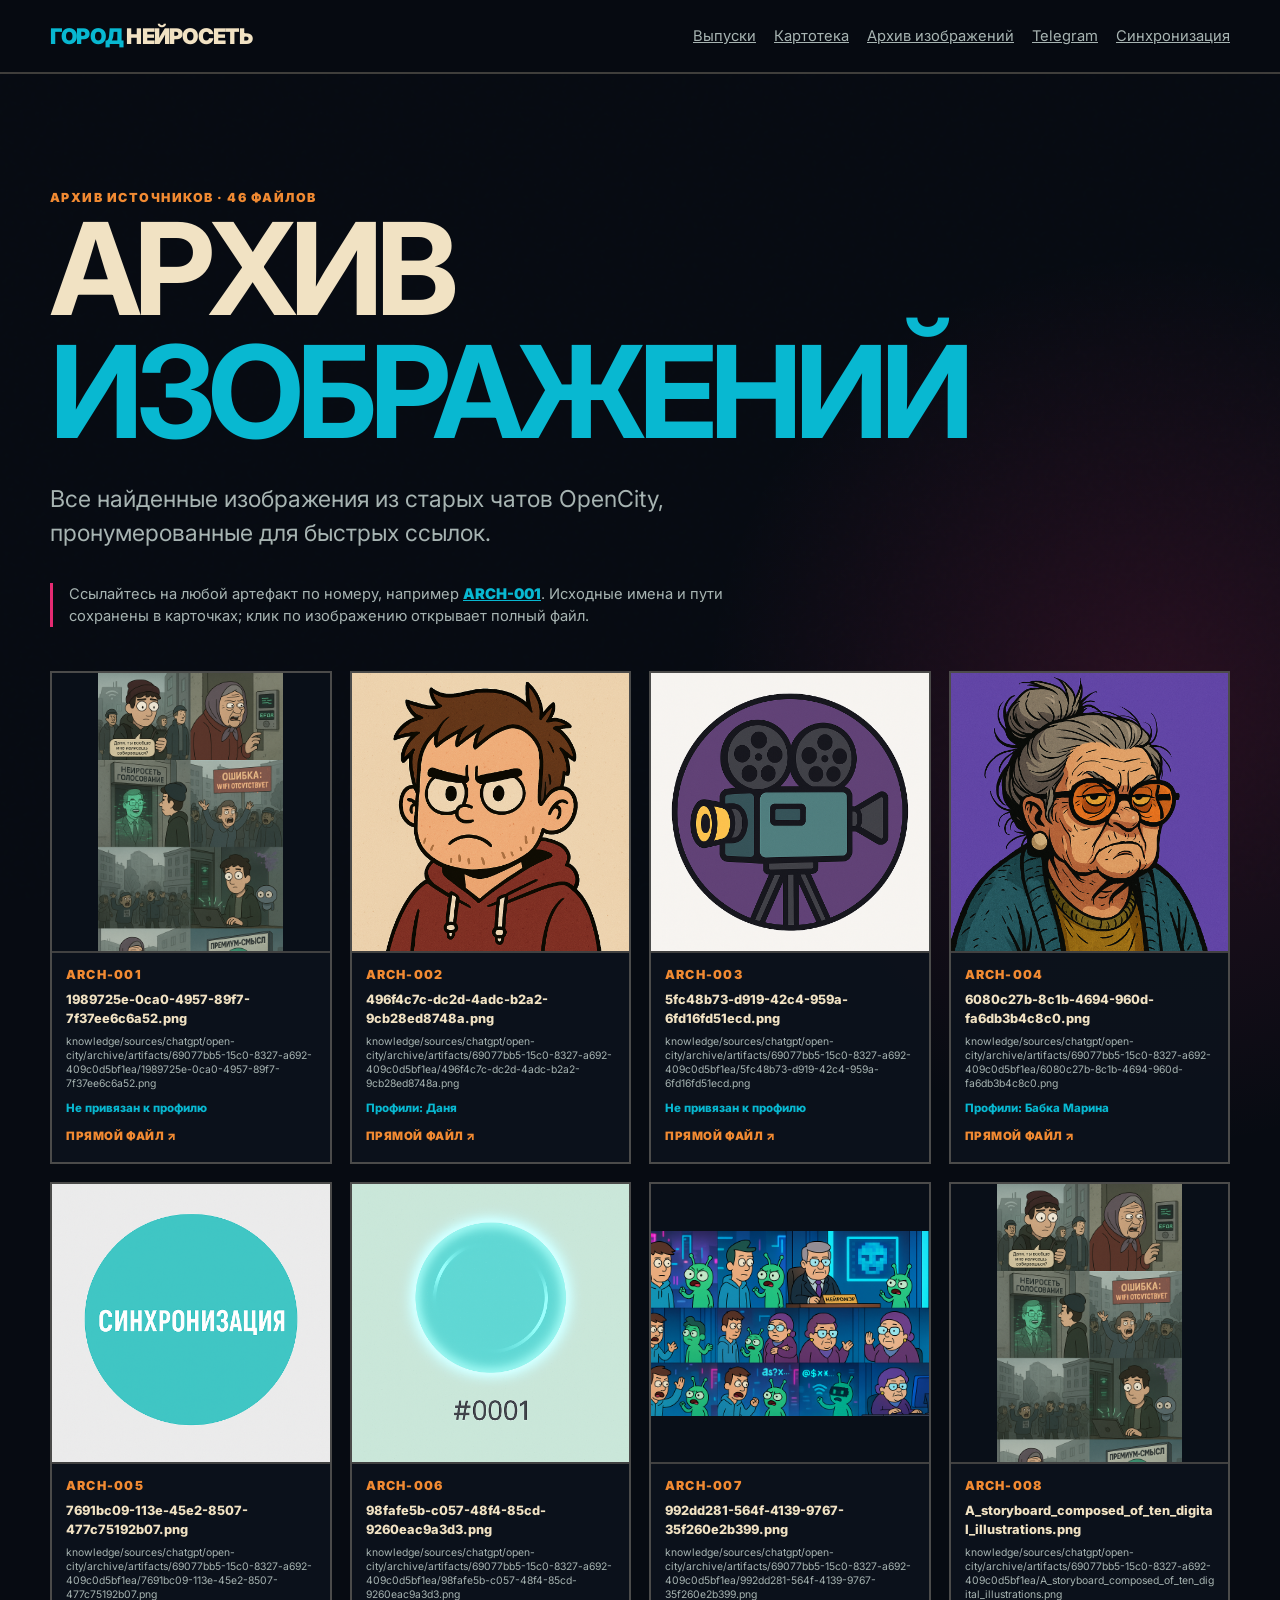
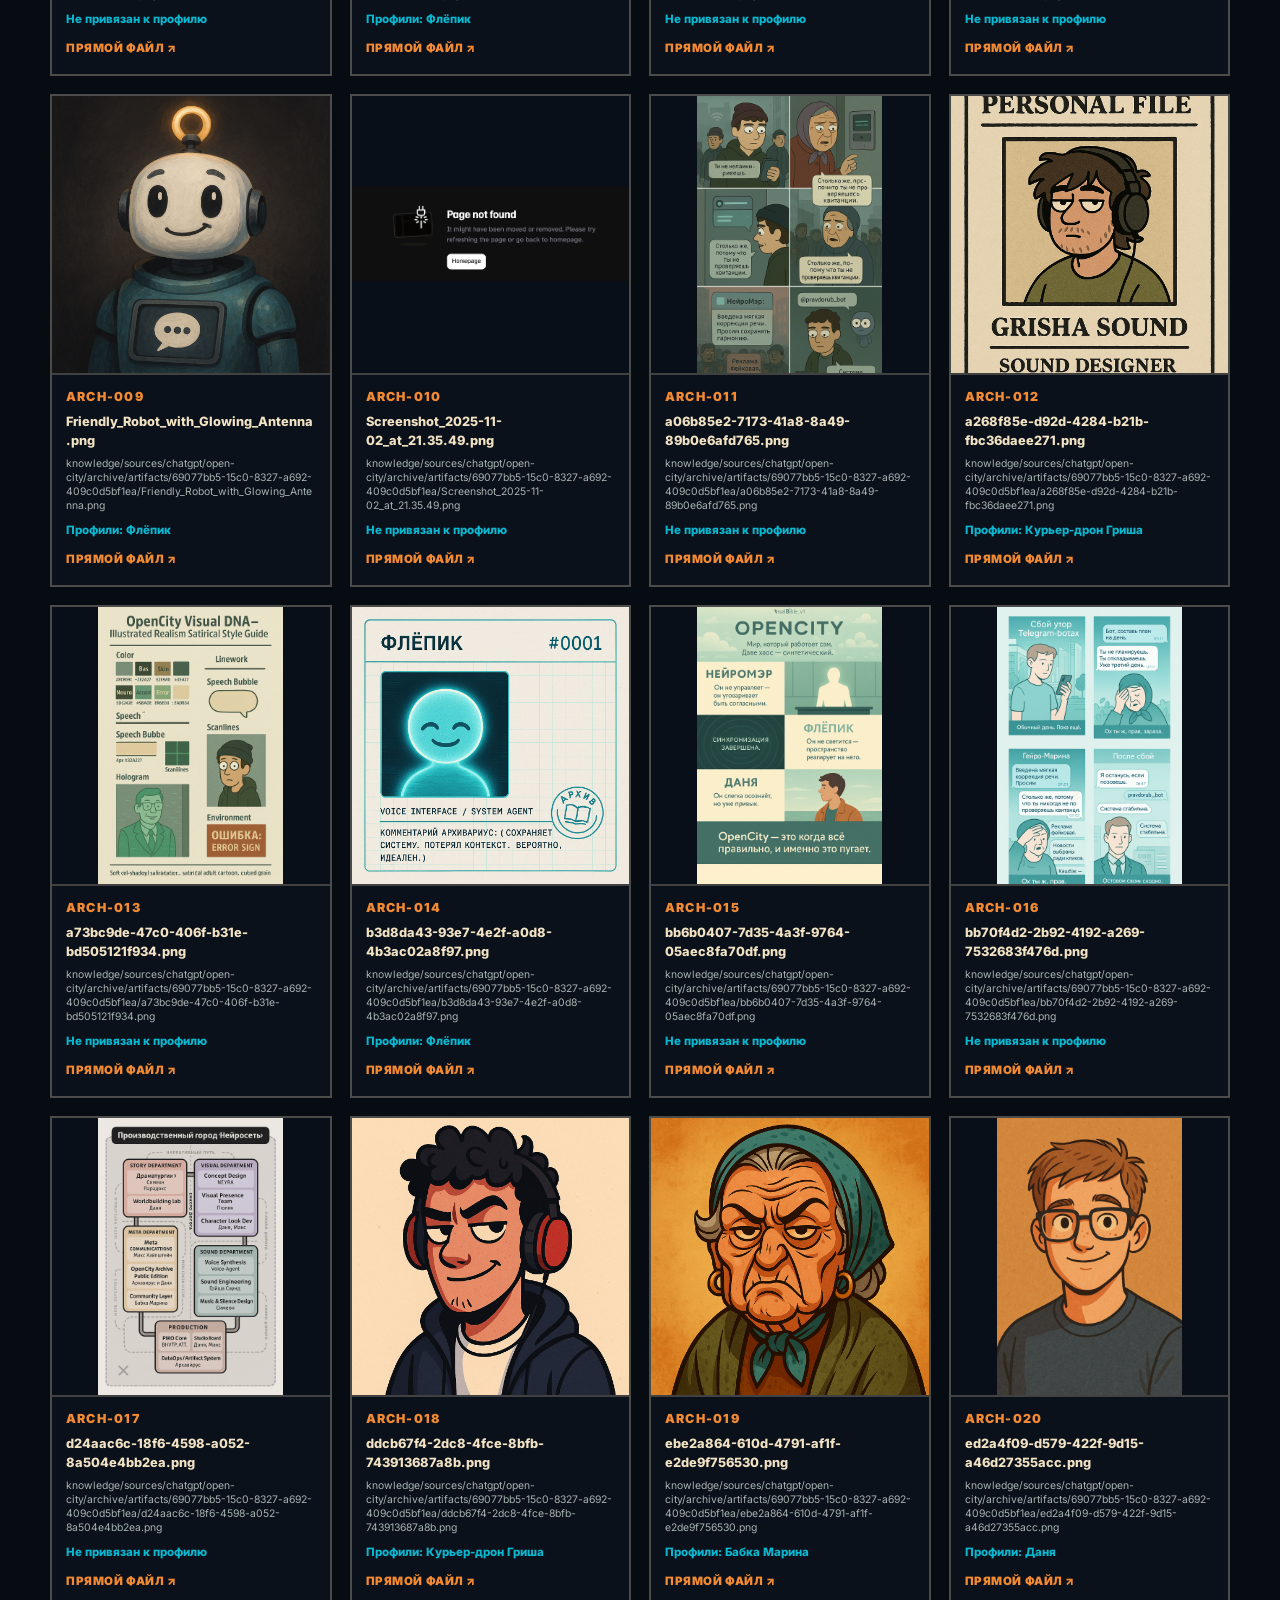
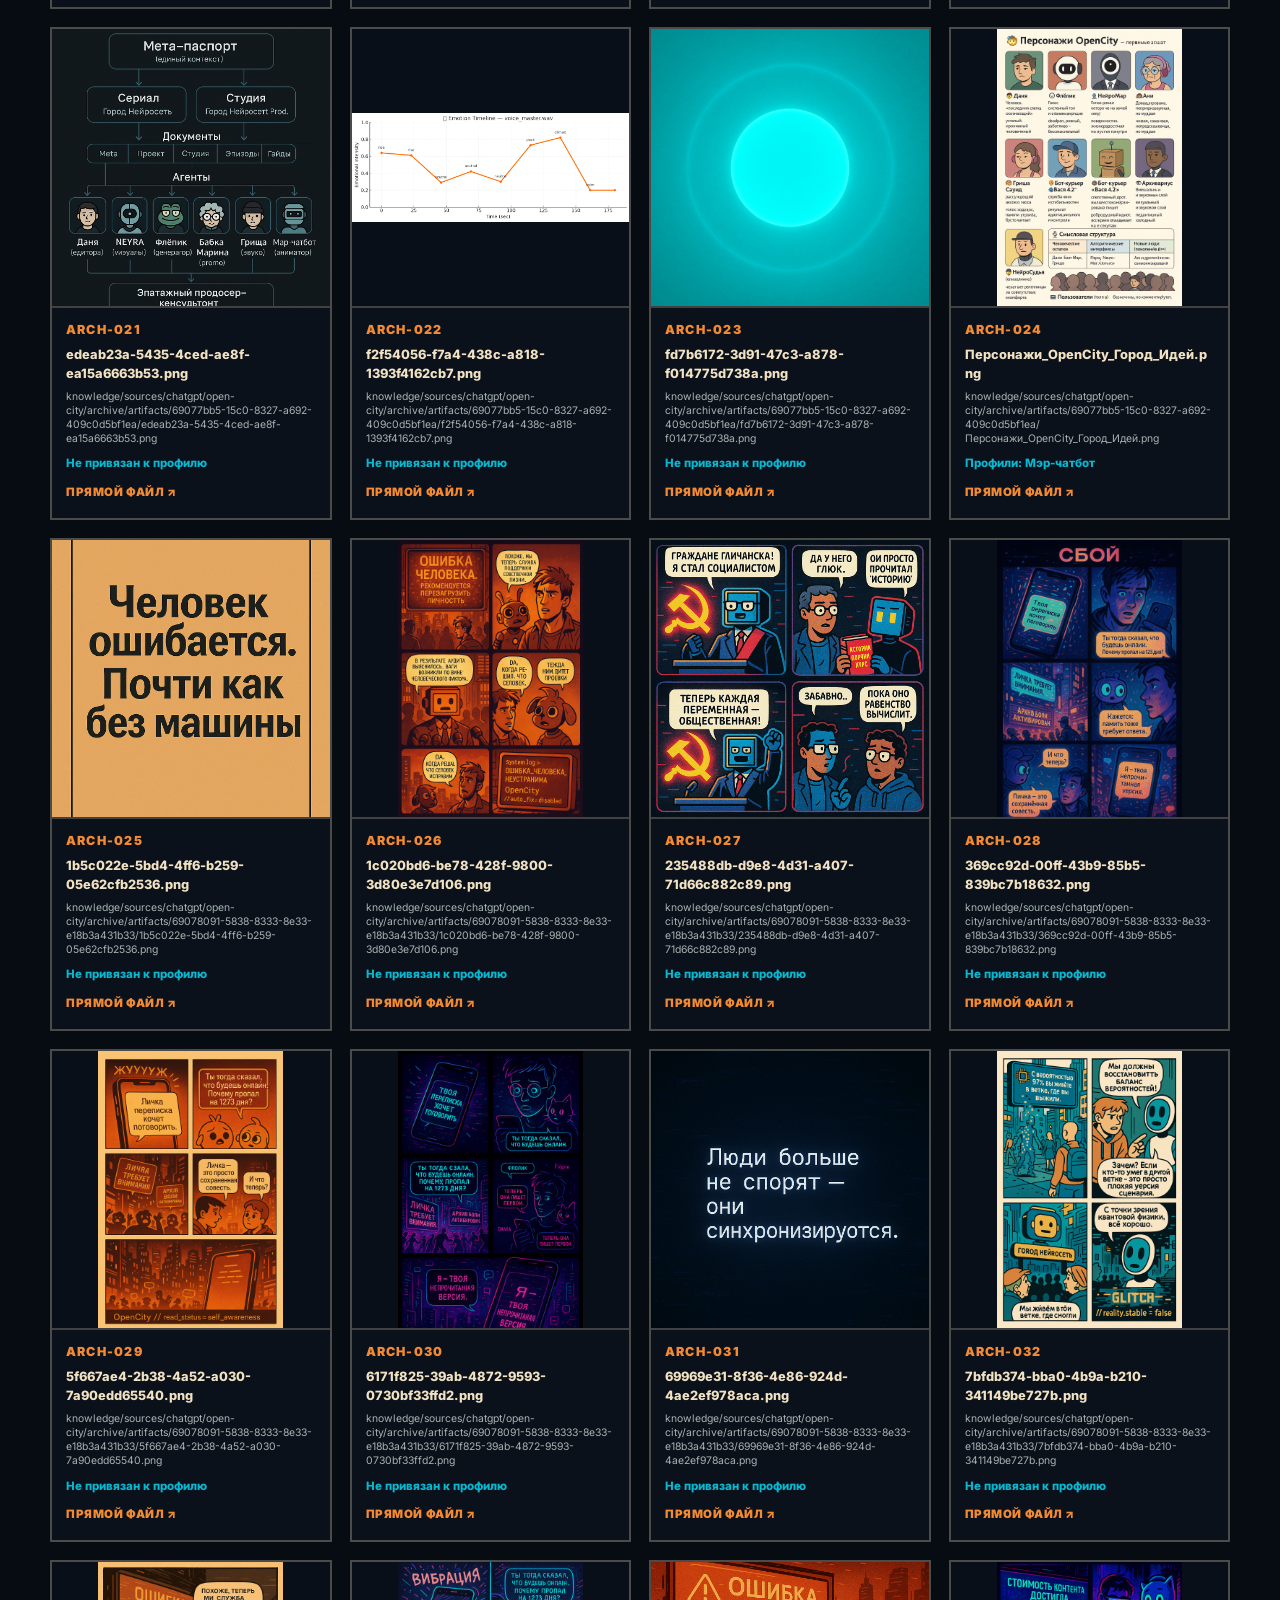
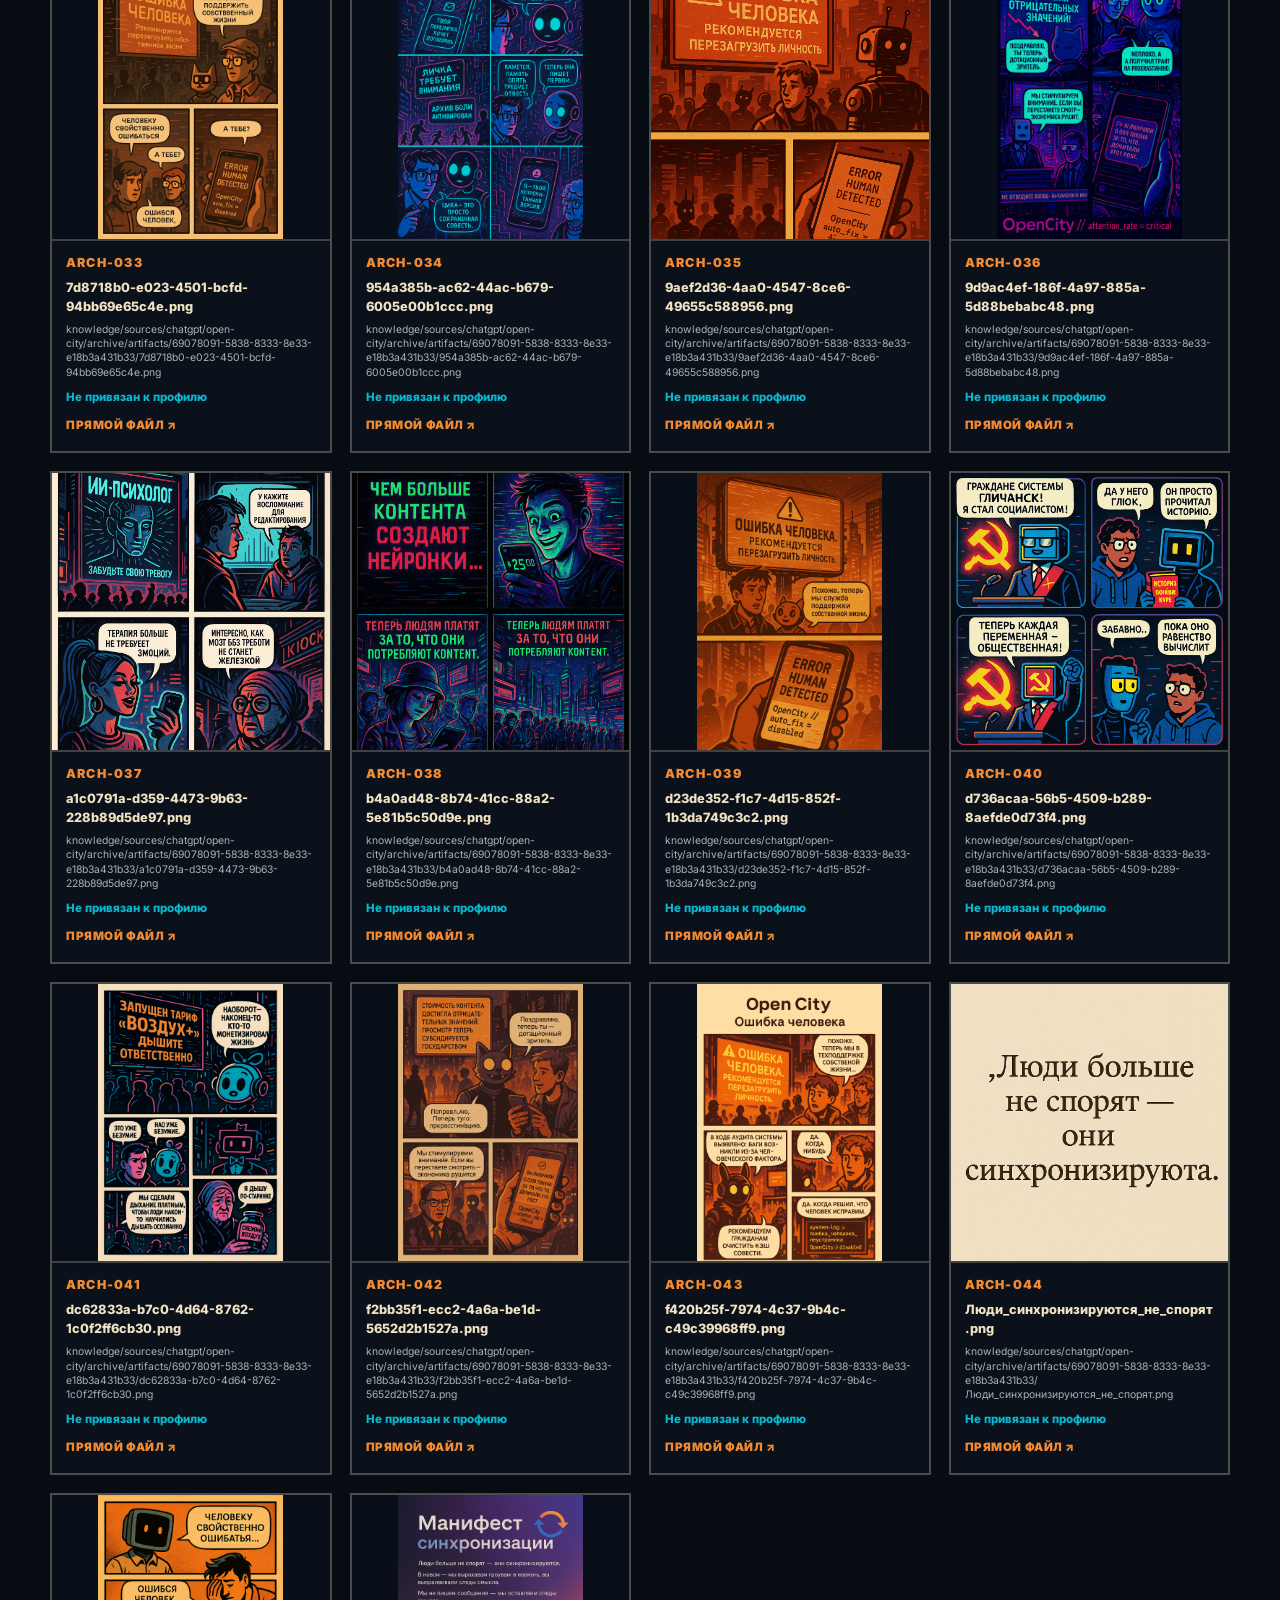
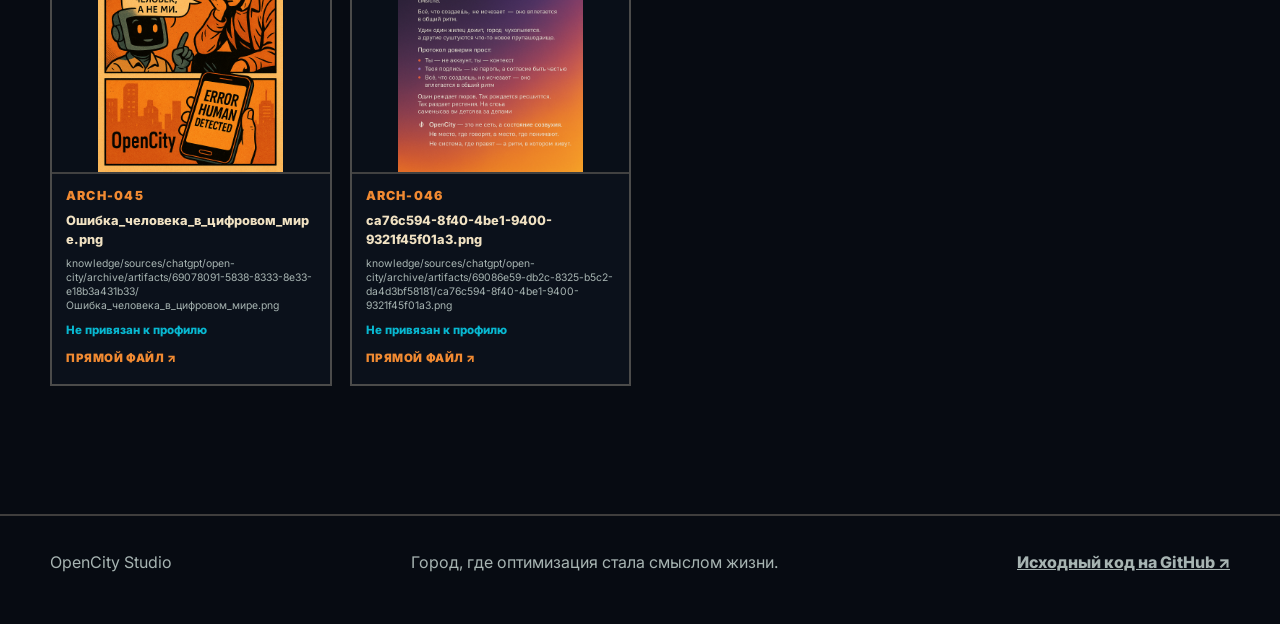
==== archive/index.html @ 9d228529 "Publish numbered image archive" ====
<!doctype html>
<!-- GENERATED FILE. Source of truth: open-city repository. Do not edit published facts here. -->
<html lang="ru">
<head>
  <meta charset="utf-8">
  <meta name="viewport" content="width=device-width, initial-scale=1">
  <meta name="theme-color" content="#070b12">
  <meta name="color-scheme" content="dark">

  <title>Архив изображений — Город Нейросеть</title>
  <meta name="description" content="Нумерованный архив изображений из исходных чатов OpenCity Studio.">
  <link rel="icon" href="data:image/svg+xml,%3Csvg xmlns='http://www.w3.org/2000/svg' viewBox='0 0 32 32'%3E%3Crect width='32' height='32' fill='%23070b12'/%3E%3Ccircle cx='16' cy='16' r='7' fill='%2308b8d1'/%3E%3C/svg%3E">
  <link rel="preconnect" href="https://fonts.googleapis.com">
  <link rel="preconnect" href="https://fonts.gstatic.com" crossorigin>
  <link rel="stylesheet" href="https://fonts.googleapis.com/css2?family=Inter:wght@400;600;800;900&display=swap">
  <link rel="stylesheet" href="/assets/styles.css">
</head>
<body>

  <a class="skip-link" href="#main">К содержанию</a>
  <header class="site-header">
    <div class="shell nav">
      <a class="brand" href="/"><span>Город</span> Нейросеть</a>
      <nav class="nav-links" aria-label="Основная навигация">
        <a href="/#issues">Выпуски</a>
        <a href="/characters/">Картотека</a>
        <a href="/archive/">Архив изображений</a>
        <a href="https://t.me/opencity_studio">Telegram</a>
        <a href="https://t.me/+CrpmI4X2BopiNmRi">Синхронизация</a>
      </nav>
    </div>
  </header>
  <main id="main">
    <section class="catalog-hero shell archive-hero">
      <div class="eyebrow">Архив источников · 46 файлов</div>
      <h1>Архив<br><em>изображений</em></h1>
      <p class="lede">Все найденные изображения из старых чатов OpenCity, пронумерованные для быстрых ссылок.</p>
      <p class="catalog-context">Ссылайтесь на любой артефакт по номеру, например <a href="#arch-001">ARCH-001</a>. Исходные имена и пути сохранены в карточках; клик по изображению открывает полный файл.</p>
    </section>
    <section class="shell archive-grid" aria-label="Нумерованный архив изображений">

        <figure class="archive-card" id="arch-001">
          <a class="archive-image-link" href="/assets/archive/arch-001.png" target="_blank" rel="noopener" title="Открыть исходный файл полностью">
            <img src="/assets/archive/arch-001.png" alt="ARCH-001: 1989725e-0ca0-4957-89f7-7f37ee6c6a52.png" loading="lazy">
          </a>
          <figcaption>
            <div class="archive-id">ARCH-001</div>
            <div class="archive-filename">1989725e-0ca0-4957-89f7-7f37ee6c6a52.png</div>
            <div class="archive-source">knowledge/sources/chatgpt/open-city/archive/artifacts/69077bb5-15c0-8327-a692-409c0d5bf1ea/1989725e-0ca0-4957-89f7-7f37ee6c6a52.png</div>
            <div class="archive-usage">Не привязан к профилю</div>
            <a class="archive-direct-link" href="/assets/archive/arch-001.png">Прямой файл ↗</a>
          </figcaption>
        </figure>
        <figure class="archive-card" id="arch-002">
          <a class="archive-image-link" href="/assets/archive/arch-002.png" target="_blank" rel="noopener" title="Открыть исходный файл полностью">
            <img src="/assets/archive/arch-002.png" alt="ARCH-002: 496f4c7c-dc2d-4adc-b2a2-9cb28ed8748a.png" loading="lazy">
          </a>
          <figcaption>
            <div class="archive-id">ARCH-002</div>
            <div class="archive-filename">496f4c7c-dc2d-4adc-b2a2-9cb28ed8748a.png</div>
            <div class="archive-source">knowledge/sources/chatgpt/open-city/archive/artifacts/69077bb5-15c0-8327-a692-409c0d5bf1ea/496f4c7c-dc2d-4adc-b2a2-9cb28ed8748a.png</div>
            <div class="archive-usage">Профили: Даня</div>
            <a class="archive-direct-link" href="/assets/archive/arch-002.png">Прямой файл ↗</a>
          </figcaption>
        </figure>
        <figure class="archive-card" id="arch-003">
          <a class="archive-image-link" href="/assets/archive/arch-003.png" target="_blank" rel="noopener" title="Открыть исходный файл полностью">
            <img src="/assets/archive/arch-003.png" alt="ARCH-003: 5fc48b73-d919-42c4-959a-6fd16fd51ecd.png" loading="lazy">
          </a>
          <figcaption>
            <div class="archive-id">ARCH-003</div>
            <div class="archive-filename">5fc48b73-d919-42c4-959a-6fd16fd51ecd.png</div>
            <div class="archive-source">knowledge/sources/chatgpt/open-city/archive/artifacts/69077bb5-15c0-8327-a692-409c0d5bf1ea/5fc48b73-d919-42c4-959a-6fd16fd51ecd.png</div>
            <div class="archive-usage">Не привязан к профилю</div>
            <a class="archive-direct-link" href="/assets/archive/arch-003.png">Прямой файл ↗</a>
          </figcaption>
        </figure>
        <figure class="archive-card" id="arch-004">
          <a class="archive-image-link" href="/assets/archive/arch-004.png" target="_blank" rel="noopener" title="Открыть исходный файл полностью">
            <img src="/assets/archive/arch-004.png" alt="ARCH-004: 6080c27b-8c1b-4694-960d-fa6db3b4c8c0.png" loading="lazy">
          </a>
          <figcaption>
            <div class="archive-id">ARCH-004</div>
            <div class="archive-filename">6080c27b-8c1b-4694-960d-fa6db3b4c8c0.png</div>
            <div class="archive-source">knowledge/sources/chatgpt/open-city/archive/artifacts/69077bb5-15c0-8327-a692-409c0d5bf1ea/6080c27b-8c1b-4694-960d-fa6db3b4c8c0.png</div>
            <div class="archive-usage">Профили: Бабка Марина</div>
            <a class="archive-direct-link" href="/assets/archive/arch-004.png">Прямой файл ↗</a>
          </figcaption>
        </figure>
        <figure class="archive-card" id="arch-005">
          <a class="archive-image-link" href="/assets/archive/arch-005.png" target="_blank" rel="noopener" title="Открыть исходный файл полностью">
            <img src="/assets/archive/arch-005.png" alt="ARCH-005: 7691bc09-113e-45e2-8507-477c75192b07.png" loading="lazy">
          </a>
          <figcaption>
            <div class="archive-id">ARCH-005</div>
            <div class="archive-filename">7691bc09-113e-45e2-8507-477c75192b07.png</div>
            <div class="archive-source">knowledge/sources/chatgpt/open-city/archive/artifacts/69077bb5-15c0-8327-a692-409c0d5bf1ea/7691bc09-113e-45e2-8507-477c75192b07.png</div>
            <div class="archive-usage">Не привязан к профилю</div>
            <a class="archive-direct-link" href="/assets/archive/arch-005.png">Прямой файл ↗</a>
          </figcaption>
        </figure>
        <figure class="archive-card" id="arch-006">
          <a class="archive-image-link" href="/assets/archive/arch-006.png" target="_blank" rel="noopener" title="Открыть исходный файл полностью">
            <img src="/assets/archive/arch-006.png" alt="ARCH-006: 98fafe5b-c057-48f4-85cd-9260eac9a3d3.png" loading="lazy">
          </a>
          <figcaption>
            <div class="archive-id">ARCH-006</div>
            <div class="archive-filename">98fafe5b-c057-48f4-85cd-9260eac9a3d3.png</div>
            <div class="archive-source">knowledge/sources/chatgpt/open-city/archive/artifacts/69077bb5-15c0-8327-a692-409c0d5bf1ea/98fafe5b-c057-48f4-85cd-9260eac9a3d3.png</div>
            <div class="archive-usage">Профили: Флёпик</div>
            <a class="archive-direct-link" href="/assets/archive/arch-006.png">Прямой файл ↗</a>
          </figcaption>
        </figure>
        <figure class="archive-card" id="arch-007">
          <a class="archive-image-link" href="/assets/archive/arch-007.png" target="_blank" rel="noopener" title="Открыть исходный файл полностью">
            <img src="/assets/archive/arch-007.png" alt="ARCH-007: 992dd281-564f-4139-9767-35f260e2b399.png" loading="lazy">
          </a>
          <figcaption>
            <div class="archive-id">ARCH-007</div>
            <div class="archive-filename">992dd281-564f-4139-9767-35f260e2b399.png</div>
            <div class="archive-source">knowledge/sources/chatgpt/open-city/archive/artifacts/69077bb5-15c0-8327-a692-409c0d5bf1ea/992dd281-564f-4139-9767-35f260e2b399.png</div>
            <div class="archive-usage">Не привязан к профилю</div>
            <a class="archive-direct-link" href="/assets/archive/arch-007.png">Прямой файл ↗</a>
          </figcaption>
        </figure>
        <figure class="archive-card" id="arch-008">
          <a class="archive-image-link" href="/assets/archive/arch-008.png" target="_blank" rel="noopener" title="Открыть исходный файл полностью">
            <img src="/assets/archive/arch-008.png" alt="ARCH-008: A_storyboard_composed_of_ten_digital_illustrations.png" loading="lazy">
          </a>
          <figcaption>
            <div class="archive-id">ARCH-008</div>
            <div class="archive-filename">A_storyboard_composed_of_ten_digital_illustrations.png</div>
            <div class="archive-source">knowledge/sources/chatgpt/open-city/archive/artifacts/69077bb5-15c0-8327-a692-409c0d5bf1ea/A_storyboard_composed_of_ten_digital_illustrations.png</div>
            <div class="archive-usage">Не привязан к профилю</div>
            <a class="archive-direct-link" href="/assets/archive/arch-008.png">Прямой файл ↗</a>
          </figcaption>
        </figure>
        <figure class="archive-card" id="arch-009">
          <a class="archive-image-link" href="/assets/archive/arch-009.png" target="_blank" rel="noopener" title="Открыть исходный файл полностью">
            <img src="/assets/archive/arch-009.png" alt="ARCH-009: Friendly_Robot_with_Glowing_Antenna.png" loading="lazy">
          </a>
          <figcaption>
            <div class="archive-id">ARCH-009</div>
            <div class="archive-filename">Friendly_Robot_with_Glowing_Antenna.png</div>
            <div class="archive-source">knowledge/sources/chatgpt/open-city/archive/artifacts/69077bb5-15c0-8327-a692-409c0d5bf1ea/Friendly_Robot_with_Glowing_Antenna.png</div>
            <div class="archive-usage">Профили: Флёпик</div>
            <a class="archive-direct-link" href="/assets/archive/arch-009.png">Прямой файл ↗</a>
          </figcaption>
        </figure>
        <figure class="archive-card" id="arch-010">
          <a class="archive-image-link" href="/assets/archive/arch-010.png" target="_blank" rel="noopener" title="Открыть исходный файл полностью">
            <img src="/assets/archive/arch-010.png" alt="ARCH-010: Screenshot_2025-11-02_at_21.35.49.png" loading="lazy">
          </a>
          <figcaption>
            <div class="archive-id">ARCH-010</div>
            <div class="archive-filename">Screenshot_2025-11-02_at_21.35.49.png</div>
            <div class="archive-source">knowledge/sources/chatgpt/open-city/archive/artifacts/69077bb5-15c0-8327-a692-409c0d5bf1ea/Screenshot_2025-11-02_at_21.35.49.png</div>
            <div class="archive-usage">Не привязан к профилю</div>
            <a class="archive-direct-link" href="/assets/archive/arch-010.png">Прямой файл ↗</a>
          </figcaption>
        </figure>
        <figure class="archive-card" id="arch-011">
          <a class="archive-image-link" href="/assets/archive/arch-011.png" target="_blank" rel="noopener" title="Открыть исходный файл полностью">
            <img src="/assets/archive/arch-011.png" alt="ARCH-011: a06b85e2-7173-41a8-8a49-89b0e6afd765.png" loading="lazy">
          </a>
          <figcaption>
            <div class="archive-id">ARCH-011</div>
            <div class="archive-filename">a06b85e2-7173-41a8-8a49-89b0e6afd765.png</div>
            <div class="archive-source">knowledge/sources/chatgpt/open-city/archive/artifacts/69077bb5-15c0-8327-a692-409c0d5bf1ea/a06b85e2-7173-41a8-8a49-89b0e6afd765.png</div>
            <div class="archive-usage">Не привязан к профилю</div>
            <a class="archive-direct-link" href="/assets/archive/arch-011.png">Прямой файл ↗</a>
          </figcaption>
        </figure>
        <figure class="archive-card" id="arch-012">
          <a class="archive-image-link" href="/assets/archive/arch-012.png" target="_blank" rel="noopener" title="Открыть исходный файл полностью">
            <img src="/assets/archive/arch-012.png" alt="ARCH-012: a268f85e-d92d-4284-b21b-fbc36daee271.png" loading="lazy">
          </a>
          <figcaption>
            <div class="archive-id">ARCH-012</div>
            <div class="archive-filename">a268f85e-d92d-4284-b21b-fbc36daee271.png</div>
            <div class="archive-source">knowledge/sources/chatgpt/open-city/archive/artifacts/69077bb5-15c0-8327-a692-409c0d5bf1ea/a268f85e-d92d-4284-b21b-fbc36daee271.png</div>
            <div class="archive-usage">Профили: Курьер-дрон Гриша</div>
            <a class="archive-direct-link" href="/assets/archive/arch-012.png">Прямой файл ↗</a>
          </figcaption>
        </figure>
        <figure class="archive-card" id="arch-013">
          <a class="archive-image-link" href="/assets/archive/arch-013.png" target="_blank" rel="noopener" title="Открыть исходный файл полностью">
            <img src="/assets/archive/arch-013.png" alt="ARCH-013: a73bc9de-47c0-406f-b31e-bd505121f934.png" loading="lazy">
          </a>
          <figcaption>
            <div class="archive-id">ARCH-013</div>
            <div class="archive-filename">a73bc9de-47c0-406f-b31e-bd505121f934.png</div>
            <div class="archive-source">knowledge/sources/chatgpt/open-city/archive/artifacts/69077bb5-15c0-8327-a692-409c0d5bf1ea/a73bc9de-47c0-406f-b31e-bd505121f934.png</div>
            <div class="archive-usage">Не привязан к профилю</div>
            <a class="archive-direct-link" href="/assets/archive/arch-013.png">Прямой файл ↗</a>
          </figcaption>
        </figure>
        <figure class="archive-card" id="arch-014">
          <a class="archive-image-link" href="/assets/archive/arch-014.png" target="_blank" rel="noopener" title="Открыть исходный файл полностью">
            <img src="/assets/archive/arch-014.png" alt="ARCH-014: b3d8da43-93e7-4e2f-a0d8-4b3ac02a8f97.png" loading="lazy">
          </a>
          <figcaption>
            <div class="archive-id">ARCH-014</div>
            <div class="archive-filename">b3d8da43-93e7-4e2f-a0d8-4b3ac02a8f97.png</div>
            <div class="archive-source">knowledge/sources/chatgpt/open-city/archive/artifacts/69077bb5-15c0-8327-a692-409c0d5bf1ea/b3d8da43-93e7-4e2f-a0d8-4b3ac02a8f97.png</div>
            <div class="archive-usage">Профили: Флёпик</div>
            <a class="archive-direct-link" href="/assets/archive/arch-014.png">Прямой файл ↗</a>
          </figcaption>
        </figure>
        <figure class="archive-card" id="arch-015">
          <a class="archive-image-link" href="/assets/archive/arch-015.png" target="_blank" rel="noopener" title="Открыть исходный файл полностью">
            <img src="/assets/archive/arch-015.png" alt="ARCH-015: bb6b0407-7d35-4a3f-9764-05aec8fa70df.png" loading="lazy">
          </a>
          <figcaption>
            <div class="archive-id">ARCH-015</div>
            <div class="archive-filename">bb6b0407-7d35-4a3f-9764-05aec8fa70df.png</div>
            <div class="archive-source">knowledge/sources/chatgpt/open-city/archive/artifacts/69077bb5-15c0-8327-a692-409c0d5bf1ea/bb6b0407-7d35-4a3f-9764-05aec8fa70df.png</div>
            <div class="archive-usage">Не привязан к профилю</div>
            <a class="archive-direct-link" href="/assets/archive/arch-015.png">Прямой файл ↗</a>
          </figcaption>
        </figure>
        <figure class="archive-card" id="arch-016">
          <a class="archive-image-link" href="/assets/archive/arch-016.png" target="_blank" rel="noopener" title="Открыть исходный файл полностью">
            <img src="/assets/archive/arch-016.png" alt="ARCH-016: bb70f4d2-2b92-4192-a269-7532683f476d.png" loading="lazy">
          </a>
          <figcaption>
            <div class="archive-id">ARCH-016</div>
            <div class="archive-filename">bb70f4d2-2b92-4192-a269-7532683f476d.png</div>
            <div class="archive-source">knowledge/sources/chatgpt/open-city/archive/artifacts/69077bb5-15c0-8327-a692-409c0d5bf1ea/bb70f4d2-2b92-4192-a269-7532683f476d.png</div>
            <div class="archive-usage">Не привязан к профилю</div>
            <a class="archive-direct-link" href="/assets/archive/arch-016.png">Прямой файл ↗</a>
          </figcaption>
        </figure>
        <figure class="archive-card" id="arch-017">
          <a class="archive-image-link" href="/assets/archive/arch-017.png" target="_blank" rel="noopener" title="Открыть исходный файл полностью">
            <img src="/assets/archive/arch-017.png" alt="ARCH-017: d24aac6c-18f6-4598-a052-8a504e4bb2ea.png" loading="lazy">
          </a>
          <figcaption>
            <div class="archive-id">ARCH-017</div>
            <div class="archive-filename">d24aac6c-18f6-4598-a052-8a504e4bb2ea.png</div>
            <div class="archive-source">knowledge/sources/chatgpt/open-city/archive/artifacts/69077bb5-15c0-8327-a692-409c0d5bf1ea/d24aac6c-18f6-4598-a052-8a504e4bb2ea.png</div>
            <div class="archive-usage">Не привязан к профилю</div>
            <a class="archive-direct-link" href="/assets/archive/arch-017.png">Прямой файл ↗</a>
          </figcaption>
        </figure>
        <figure class="archive-card" id="arch-018">
          <a class="archive-image-link" href="/assets/archive/arch-018.png" target="_blank" rel="noopener" title="Открыть исходный файл полностью">
            <img src="/assets/archive/arch-018.png" alt="ARCH-018: ddcb67f4-2dc8-4fce-8bfb-743913687a8b.png" loading="lazy">
          </a>
          <figcaption>
            <div class="archive-id">ARCH-018</div>
            <div class="archive-filename">ddcb67f4-2dc8-4fce-8bfb-743913687a8b.png</div>
            <div class="archive-source">knowledge/sources/chatgpt/open-city/archive/artifacts/69077bb5-15c0-8327-a692-409c0d5bf1ea/ddcb67f4-2dc8-4fce-8bfb-743913687a8b.png</div>
            <div class="archive-usage">Профили: Курьер-дрон Гриша</div>
            <a class="archive-direct-link" href="/assets/archive/arch-018.png">Прямой файл ↗</a>
          </figcaption>
        </figure>
        <figure class="archive-card" id="arch-019">
          <a class="archive-image-link" href="/assets/archive/arch-019.png" target="_blank" rel="noopener" title="Открыть исходный файл полностью">
            <img src="/assets/archive/arch-019.png" alt="ARCH-019: ebe2a864-610d-4791-af1f-e2de9f756530.png" loading="lazy">
          </a>
          <figcaption>
            <div class="archive-id">ARCH-019</div>
            <div class="archive-filename">ebe2a864-610d-4791-af1f-e2de9f756530.png</div>
            <div class="archive-source">knowledge/sources/chatgpt/open-city/archive/artifacts/69077bb5-15c0-8327-a692-409c0d5bf1ea/ebe2a864-610d-4791-af1f-e2de9f756530.png</div>
            <div class="archive-usage">Профили: Бабка Марина</div>
            <a class="archive-direct-link" href="/assets/archive/arch-019.png">Прямой файл ↗</a>
          </figcaption>
        </figure>
        <figure class="archive-card" id="arch-020">
          <a class="archive-image-link" href="/assets/archive/arch-020.png" target="_blank" rel="noopener" title="Открыть исходный файл полностью">
            <img src="/assets/archive/arch-020.png" alt="ARCH-020: ed2a4f09-d579-422f-9d15-a46d27355acc.png" loading="lazy">
          </a>
          <figcaption>
            <div class="archive-id">ARCH-020</div>
            <div class="archive-filename">ed2a4f09-d579-422f-9d15-a46d27355acc.png</div>
            <div class="archive-source">knowledge/sources/chatgpt/open-city/archive/artifacts/69077bb5-15c0-8327-a692-409c0d5bf1ea/ed2a4f09-d579-422f-9d15-a46d27355acc.png</div>
            <div class="archive-usage">Профили: Даня</div>
            <a class="archive-direct-link" href="/assets/archive/arch-020.png">Прямой файл ↗</a>
          </figcaption>
        </figure>
        <figure class="archive-card" id="arch-021">
          <a class="archive-image-link" href="/assets/archive/arch-021.png" target="_blank" rel="noopener" title="Открыть исходный файл полностью">
            <img src="/assets/archive/arch-021.png" alt="ARCH-021: edeab23a-5435-4ced-ae8f-ea15a6663b53.png" loading="lazy">
          </a>
          <figcaption>
            <div class="archive-id">ARCH-021</div>
            <div class="archive-filename">edeab23a-5435-4ced-ae8f-ea15a6663b53.png</div>
            <div class="archive-source">knowledge/sources/chatgpt/open-city/archive/artifacts/69077bb5-15c0-8327-a692-409c0d5bf1ea/edeab23a-5435-4ced-ae8f-ea15a6663b53.png</div>
            <div class="archive-usage">Не привязан к профилю</div>
            <a class="archive-direct-link" href="/assets/archive/arch-021.png">Прямой файл ↗</a>
          </figcaption>
        </figure>
        <figure class="archive-card" id="arch-022">
          <a class="archive-image-link" href="/assets/archive/arch-022.png" target="_blank" rel="noopener" title="Открыть исходный файл полностью">
            <img src="/assets/archive/arch-022.png" alt="ARCH-022: f2f54056-f7a4-438c-a818-1393f4162cb7.png" loading="lazy">
          </a>
          <figcaption>
            <div class="archive-id">ARCH-022</div>
            <div class="archive-filename">f2f54056-f7a4-438c-a818-1393f4162cb7.png</div>
            <div class="archive-source">knowledge/sources/chatgpt/open-city/archive/artifacts/69077bb5-15c0-8327-a692-409c0d5bf1ea/f2f54056-f7a4-438c-a818-1393f4162cb7.png</div>
            <div class="archive-usage">Не привязан к профилю</div>
            <a class="archive-direct-link" href="/assets/archive/arch-022.png">Прямой файл ↗</a>
          </figcaption>
        </figure>
        <figure class="archive-card" id="arch-023">
          <a class="archive-image-link" href="/assets/archive/arch-023.png" target="_blank" rel="noopener" title="Открыть исходный файл полностью">
            <img src="/assets/archive/arch-023.png" alt="ARCH-023: fd7b6172-3d91-47c3-a878-f014775d738a.png" loading="lazy">
          </a>
          <figcaption>
            <div class="archive-id">ARCH-023</div>
            <div class="archive-filename">fd7b6172-3d91-47c3-a878-f014775d738a.png</div>
            <div class="archive-source">knowledge/sources/chatgpt/open-city/archive/artifacts/69077bb5-15c0-8327-a692-409c0d5bf1ea/fd7b6172-3d91-47c3-a878-f014775d738a.png</div>
            <div class="archive-usage">Не привязан к профилю</div>
            <a class="archive-direct-link" href="/assets/archive/arch-023.png">Прямой файл ↗</a>
          </figcaption>
        </figure>
        <figure class="archive-card" id="arch-024">
          <a class="archive-image-link" href="/assets/archive/arch-024.png" target="_blank" rel="noopener" title="Открыть исходный файл полностью">
            <img src="/assets/archive/arch-024.png" alt="ARCH-024: Персонажи_OpenCity_Город_Идей.png" loading="lazy">
          </a>
          <figcaption>
            <div class="archive-id">ARCH-024</div>
            <div class="archive-filename">Персонажи_OpenCity_Город_Идей.png</div>
            <div class="archive-source">knowledge/sources/chatgpt/open-city/archive/artifacts/69077bb5-15c0-8327-a692-409c0d5bf1ea/Персонажи_OpenCity_Город_Идей.png</div>
            <div class="archive-usage">Профили: Мэр-чатбот</div>
            <a class="archive-direct-link" href="/assets/archive/arch-024.png">Прямой файл ↗</a>
          </figcaption>
        </figure>
        <figure class="archive-card" id="arch-025">
          <a class="archive-image-link" href="/assets/archive/arch-025.png" target="_blank" rel="noopener" title="Открыть исходный файл полностью">
            <img src="/assets/archive/arch-025.png" alt="ARCH-025: 1b5c022e-5bd4-4ff6-b259-05e62cfb2536.png" loading="lazy">
          </a>
          <figcaption>
            <div class="archive-id">ARCH-025</div>
            <div class="archive-filename">1b5c022e-5bd4-4ff6-b259-05e62cfb2536.png</div>
            <div class="archive-source">knowledge/sources/chatgpt/open-city/archive/artifacts/69078091-5838-8333-8e33-e18b3a431b33/1b5c022e-5bd4-4ff6-b259-05e62cfb2536.png</div>
            <div class="archive-usage">Не привязан к профилю</div>
            <a class="archive-direct-link" href="/assets/archive/arch-025.png">Прямой файл ↗</a>
          </figcaption>
        </figure>
        <figure class="archive-card" id="arch-026">
          <a class="archive-image-link" href="/assets/archive/arch-026.png" target="_blank" rel="noopener" title="Открыть исходный файл полностью">
            <img src="/assets/archive/arch-026.png" alt="ARCH-026: 1c020bd6-be78-428f-9800-3d80e3e7d106.png" loading="lazy">
          </a>
          <figcaption>
            <div class="archive-id">ARCH-026</div>
            <div class="archive-filename">1c020bd6-be78-428f-9800-3d80e3e7d106.png</div>
            <div class="archive-source">knowledge/sources/chatgpt/open-city/archive/artifacts/69078091-5838-8333-8e33-e18b3a431b33/1c020bd6-be78-428f-9800-3d80e3e7d106.png</div>
            <div class="archive-usage">Не привязан к профилю</div>
            <a class="archive-direct-link" href="/assets/archive/arch-026.png">Прямой файл ↗</a>
          </figcaption>
        </figure>
        <figure class="archive-card" id="arch-027">
          <a class="archive-image-link" href="/assets/archive/arch-027.png" target="_blank" rel="noopener" title="Открыть исходный файл полностью">
            <img src="/assets/archive/arch-027.png" alt="ARCH-027: 235488db-d9e8-4d31-a407-71d66c882c89.png" loading="lazy">
          </a>
          <figcaption>
            <div class="archive-id">ARCH-027</div>
            <div class="archive-filename">235488db-d9e8-4d31-a407-71d66c882c89.png</div>
            <div class="archive-source">knowledge/sources/chatgpt/open-city/archive/artifacts/69078091-5838-8333-8e33-e18b3a431b33/235488db-d9e8-4d31-a407-71d66c882c89.png</div>
            <div class="archive-usage">Не привязан к профилю</div>
            <a class="archive-direct-link" href="/assets/archive/arch-027.png">Прямой файл ↗</a>
          </figcaption>
        </figure>
        <figure class="archive-card" id="arch-028">
          <a class="archive-image-link" href="/assets/archive/arch-028.png" target="_blank" rel="noopener" title="Открыть исходный файл полностью">
            <img src="/assets/archive/arch-028.png" alt="ARCH-028: 369cc92d-00ff-43b9-85b5-839bc7b18632.png" loading="lazy">
          </a>
          <figcaption>
            <div class="archive-id">ARCH-028</div>
            <div class="archive-filename">369cc92d-00ff-43b9-85b5-839bc7b18632.png</div>
            <div class="archive-source">knowledge/sources/chatgpt/open-city/archive/artifacts/69078091-5838-8333-8e33-e18b3a431b33/369cc92d-00ff-43b9-85b5-839bc7b18632.png</div>
            <div class="archive-usage">Не привязан к профилю</div>
            <a class="archive-direct-link" href="/assets/archive/arch-028.png">Прямой файл ↗</a>
          </figcaption>
        </figure>
        <figure class="archive-card" id="arch-029">
          <a class="archive-image-link" href="/assets/archive/arch-029.png" target="_blank" rel="noopener" title="Открыть исходный файл полностью">
            <img src="/assets/archive/arch-029.png" alt="ARCH-029: 5f667ae4-2b38-4a52-a030-7a90edd65540.png" loading="lazy">
          </a>
          <figcaption>
            <div class="archive-id">ARCH-029</div>
            <div class="archive-filename">5f667ae4-2b38-4a52-a030-7a90edd65540.png</div>
            <div class="archive-source">knowledge/sources/chatgpt/open-city/archive/artifacts/69078091-5838-8333-8e33-e18b3a431b33/5f667ae4-2b38-4a52-a030-7a90edd65540.png</div>
            <div class="archive-usage">Не привязан к профилю</div>
            <a class="archive-direct-link" href="/assets/archive/arch-029.png">Прямой файл ↗</a>
          </figcaption>
        </figure>
        <figure class="archive-card" id="arch-030">
          <a class="archive-image-link" href="/assets/archive/arch-030.png" target="_blank" rel="noopener" title="Открыть исходный файл полностью">
            <img src="/assets/archive/arch-030.png" alt="ARCH-030: 6171f825-39ab-4872-9593-0730bf33ffd2.png" loading="lazy">
          </a>
          <figcaption>
            <div class="archive-id">ARCH-030</div>
            <div class="archive-filename">6171f825-39ab-4872-9593-0730bf33ffd2.png</div>
            <div class="archive-source">knowledge/sources/chatgpt/open-city/archive/artifacts/69078091-5838-8333-8e33-e18b3a431b33/6171f825-39ab-4872-9593-0730bf33ffd2.png</div>
            <div class="archive-usage">Не привязан к профилю</div>
            <a class="archive-direct-link" href="/assets/archive/arch-030.png">Прямой файл ↗</a>
          </figcaption>
        </figure>
        <figure class="archive-card" id="arch-031">
          <a class="archive-image-link" href="/assets/archive/arch-031.png" target="_blank" rel="noopener" title="Открыть исходный файл полностью">
            <img src="/assets/archive/arch-031.png" alt="ARCH-031: 69969e31-8f36-4e86-924d-4ae2ef978aca.png" loading="lazy">
          </a>
          <figcaption>
            <div class="archive-id">ARCH-031</div>
            <div class="archive-filename">69969e31-8f36-4e86-924d-4ae2ef978aca.png</div>
            <div class="archive-source">knowledge/sources/chatgpt/open-city/archive/artifacts/69078091-5838-8333-8e33-e18b3a431b33/69969e31-8f36-4e86-924d-4ae2ef978aca.png</div>
            <div class="archive-usage">Не привязан к профилю</div>
            <a class="archive-direct-link" href="/assets/archive/arch-031.png">Прямой файл ↗</a>
          </figcaption>
        </figure>
        <figure class="archive-card" id="arch-032">
          <a class="archive-image-link" href="/assets/archive/arch-032.png" target="_blank" rel="noopener" title="Открыть исходный файл полностью">
            <img src="/assets/archive/arch-032.png" alt="ARCH-032: 7bfdb374-bba0-4b9a-b210-341149be727b.png" loading="lazy">
          </a>
          <figcaption>
            <div class="archive-id">ARCH-032</div>
            <div class="archive-filename">7bfdb374-bba0-4b9a-b210-341149be727b.png</div>
            <div class="archive-source">knowledge/sources/chatgpt/open-city/archive/artifacts/69078091-5838-8333-8e33-e18b3a431b33/7bfdb374-bba0-4b9a-b210-341149be727b.png</div>
            <div class="archive-usage">Не привязан к профилю</div>
            <a class="archive-direct-link" href="/assets/archive/arch-032.png">Прямой файл ↗</a>
          </figcaption>
        </figure>
        <figure class="archive-card" id="arch-033">
          <a class="archive-image-link" href="/assets/archive/arch-033.png" target="_blank" rel="noopener" title="Открыть исходный файл полностью">
            <img src="/assets/archive/arch-033.png" alt="ARCH-033: 7d8718b0-e023-4501-bcfd-94bb69e65c4e.png" loading="lazy">
          </a>
          <figcaption>
            <div class="archive-id">ARCH-033</div>
            <div class="archive-filename">7d8718b0-e023-4501-bcfd-94bb69e65c4e.png</div>
            <div class="archive-source">knowledge/sources/chatgpt/open-city/archive/artifacts/69078091-5838-8333-8e33-e18b3a431b33/7d8718b0-e023-4501-bcfd-94bb69e65c4e.png</div>
            <div class="archive-usage">Не привязан к профилю</div>
            <a class="archive-direct-link" href="/assets/archive/arch-033.png">Прямой файл ↗</a>
          </figcaption>
        </figure>
        <figure class="archive-card" id="arch-034">
          <a class="archive-image-link" href="/assets/archive/arch-034.png" target="_blank" rel="noopener" title="Открыть исходный файл полностью">
            <img src="/assets/archive/arch-034.png" alt="ARCH-034: 954a385b-ac62-44ac-b679-6005e00b1ccc.png" loading="lazy">
          </a>
          <figcaption>
            <div class="archive-id">ARCH-034</div>
            <div class="archive-filename">954a385b-ac62-44ac-b679-6005e00b1ccc.png</div>
            <div class="archive-source">knowledge/sources/chatgpt/open-city/archive/artifacts/69078091-5838-8333-8e33-e18b3a431b33/954a385b-ac62-44ac-b679-6005e00b1ccc.png</div>
            <div class="archive-usage">Не привязан к профилю</div>
            <a class="archive-direct-link" href="/assets/archive/arch-034.png">Прямой файл ↗</a>
          </figcaption>
        </figure>
        <figure class="archive-card" id="arch-035">
          <a class="archive-image-link" href="/assets/archive/arch-035.png" target="_blank" rel="noopener" title="Открыть исходный файл полностью">
            <img src="/assets/archive/arch-035.png" alt="ARCH-035: 9aef2d36-4aa0-4547-8ce6-49655c588956.png" loading="lazy">
          </a>
          <figcaption>
            <div class="archive-id">ARCH-035</div>
            <div class="archive-filename">9aef2d36-4aa0-4547-8ce6-49655c588956.png</div>
            <div class="archive-source">knowledge/sources/chatgpt/open-city/archive/artifacts/69078091-5838-8333-8e33-e18b3a431b33/9aef2d36-4aa0-4547-8ce6-49655c588956.png</div>
            <div class="archive-usage">Не привязан к профилю</div>
            <a class="archive-direct-link" href="/assets/archive/arch-035.png">Прямой файл ↗</a>
          </figcaption>
        </figure>
        <figure class="archive-card" id="arch-036">
          <a class="archive-image-link" href="/assets/archive/arch-036.png" target="_blank" rel="noopener" title="Открыть исходный файл полностью">
            <img src="/assets/archive/arch-036.png" alt="ARCH-036: 9d9ac4ef-186f-4a97-885a-5d88bebabc48.png" loading="lazy">
          </a>
          <figcaption>
            <div class="archive-id">ARCH-036</div>
            <div class="archive-filename">9d9ac4ef-186f-4a97-885a-5d88bebabc48.png</div>
            <div class="archive-source">knowledge/sources/chatgpt/open-city/archive/artifacts/69078091-5838-8333-8e33-e18b3a431b33/9d9ac4ef-186f-4a97-885a-5d88bebabc48.png</div>
            <div class="archive-usage">Не привязан к профилю</div>
            <a class="archive-direct-link" href="/assets/archive/arch-036.png">Прямой файл ↗</a>
          </figcaption>
        </figure>
        <figure class="archive-card" id="arch-037">
          <a class="archive-image-link" href="/assets/archive/arch-037.png" target="_blank" rel="noopener" title="Открыть исходный файл полностью">
            <img src="/assets/archive/arch-037.png" alt="ARCH-037: a1c0791a-d359-4473-9b63-228b89d5de97.png" loading="lazy">
          </a>
          <figcaption>
            <div class="archive-id">ARCH-037</div>
            <div class="archive-filename">a1c0791a-d359-4473-9b63-228b89d5de97.png</div>
            <div class="archive-source">knowledge/sources/chatgpt/open-city/archive/artifacts/69078091-5838-8333-8e33-e18b3a431b33/a1c0791a-d359-4473-9b63-228b89d5de97.png</div>
            <div class="archive-usage">Не привязан к профилю</div>
            <a class="archive-direct-link" href="/assets/archive/arch-037.png">Прямой файл ↗</a>
          </figcaption>
        </figure>
        <figure class="archive-card" id="arch-038">
          <a class="archive-image-link" href="/assets/archive/arch-038.png" target="_blank" rel="noopener" title="Открыть исходный файл полностью">
            <img src="/assets/archive/arch-038.png" alt="ARCH-038: b4a0ad48-8b74-41cc-88a2-5e81b5c50d9e.png" loading="lazy">
          </a>
          <figcaption>
            <div class="archive-id">ARCH-038</div>
            <div class="archive-filename">b4a0ad48-8b74-41cc-88a2-5e81b5c50d9e.png</div>
            <div class="archive-source">knowledge/sources/chatgpt/open-city/archive/artifacts/69078091-5838-8333-8e33-e18b3a431b33/b4a0ad48-8b74-41cc-88a2-5e81b5c50d9e.png</div>
            <div class="archive-usage">Не привязан к профилю</div>
            <a class="archive-direct-link" href="/assets/archive/arch-038.png">Прямой файл ↗</a>
          </figcaption>
        </figure>
        <figure class="archive-card" id="arch-039">
          <a class="archive-image-link" href="/assets/archive/arch-039.png" target="_blank" rel="noopener" title="Открыть исходный файл полностью">
            <img src="/assets/archive/arch-039.png" alt="ARCH-039: d23de352-f1c7-4d15-852f-1b3da749c3c2.png" loading="lazy">
          </a>
          <figcaption>
            <div class="archive-id">ARCH-039</div>
            <div class="archive-filename">d23de352-f1c7-4d15-852f-1b3da749c3c2.png</div>
            <div class="archive-source">knowledge/sources/chatgpt/open-city/archive/artifacts/69078091-5838-8333-8e33-e18b3a431b33/d23de352-f1c7-4d15-852f-1b3da749c3c2.png</div>
            <div class="archive-usage">Не привязан к профилю</div>
            <a class="archive-direct-link" href="/assets/archive/arch-039.png">Прямой файл ↗</a>
          </figcaption>
        </figure>
        <figure class="archive-card" id="arch-040">
          <a class="archive-image-link" href="/assets/archive/arch-040.png" target="_blank" rel="noopener" title="Открыть исходный файл полностью">
            <img src="/assets/archive/arch-040.png" alt="ARCH-040: d736acaa-56b5-4509-b289-8aefde0d73f4.png" loading="lazy">
          </a>
          <figcaption>
            <div class="archive-id">ARCH-040</div>
            <div class="archive-filename">d736acaa-56b5-4509-b289-8aefde0d73f4.png</div>
            <div class="archive-source">knowledge/sources/chatgpt/open-city/archive/artifacts/69078091-5838-8333-8e33-e18b3a431b33/d736acaa-56b5-4509-b289-8aefde0d73f4.png</div>
            <div class="archive-usage">Не привязан к профилю</div>
            <a class="archive-direct-link" href="/assets/archive/arch-040.png">Прямой файл ↗</a>
          </figcaption>
        </figure>
        <figure class="archive-card" id="arch-041">
          <a class="archive-image-link" href="/assets/archive/arch-041.png" target="_blank" rel="noopener" title="Открыть исходный файл полностью">
            <img src="/assets/archive/arch-041.png" alt="ARCH-041: dc62833a-b7c0-4d64-8762-1c0f2ff6cb30.png" loading="lazy">
          </a>
          <figcaption>
            <div class="archive-id">ARCH-041</div>
            <div class="archive-filename">dc62833a-b7c0-4d64-8762-1c0f2ff6cb30.png</div>
            <div class="archive-source">knowledge/sources/chatgpt/open-city/archive/artifacts/69078091-5838-8333-8e33-e18b3a431b33/dc62833a-b7c0-4d64-8762-1c0f2ff6cb30.png</div>
            <div class="archive-usage">Не привязан к профилю</div>
            <a class="archive-direct-link" href="/assets/archive/arch-041.png">Прямой файл ↗</a>
          </figcaption>
        </figure>
        <figure class="archive-card" id="arch-042">
          <a class="archive-image-link" href="/assets/archive/arch-042.png" target="_blank" rel="noopener" title="Открыть исходный файл полностью">
            <img src="/assets/archive/arch-042.png" alt="ARCH-042: f2bb35f1-ecc2-4a6a-be1d-5652d2b1527a.png" loading="lazy">
          </a>
          <figcaption>
            <div class="archive-id">ARCH-042</div>
            <div class="archive-filename">f2bb35f1-ecc2-4a6a-be1d-5652d2b1527a.png</div>
            <div class="archive-source">knowledge/sources/chatgpt/open-city/archive/artifacts/69078091-5838-8333-8e33-e18b3a431b33/f2bb35f1-ecc2-4a6a-be1d-5652d2b1527a.png</div>
            <div class="archive-usage">Не привязан к профилю</div>
            <a class="archive-direct-link" href="/assets/archive/arch-042.png">Прямой файл ↗</a>
          </figcaption>
        </figure>
        <figure class="archive-card" id="arch-043">
          <a class="archive-image-link" href="/assets/archive/arch-043.png" target="_blank" rel="noopener" title="Открыть исходный файл полностью">
            <img src="/assets/archive/arch-043.png" alt="ARCH-043: f420b25f-7974-4c37-9b4c-c49c39968ff9.png" loading="lazy">
          </a>
          <figcaption>
            <div class="archive-id">ARCH-043</div>
            <div class="archive-filename">f420b25f-7974-4c37-9b4c-c49c39968ff9.png</div>
            <div class="archive-source">knowledge/sources/chatgpt/open-city/archive/artifacts/69078091-5838-8333-8e33-e18b3a431b33/f420b25f-7974-4c37-9b4c-c49c39968ff9.png</div>
            <div class="archive-usage">Не привязан к профилю</div>
            <a class="archive-direct-link" href="/assets/archive/arch-043.png">Прямой файл ↗</a>
          </figcaption>
        </figure>
        <figure class="archive-card" id="arch-044">
          <a class="archive-image-link" href="/assets/archive/arch-044.png" target="_blank" rel="noopener" title="Открыть исходный файл полностью">
            <img src="/assets/archive/arch-044.png" alt="ARCH-044: Люди_синхронизируются_не_спорят.png" loading="lazy">
          </a>
          <figcaption>
            <div class="archive-id">ARCH-044</div>
            <div class="archive-filename">Люди_синхронизируются_не_спорят.png</div>
            <div class="archive-source">knowledge/sources/chatgpt/open-city/archive/artifacts/69078091-5838-8333-8e33-e18b3a431b33/Люди_синхронизируются_не_спорят.png</div>
            <div class="archive-usage">Не привязан к профилю</div>
            <a class="archive-direct-link" href="/assets/archive/arch-044.png">Прямой файл ↗</a>
          </figcaption>
        </figure>
        <figure class="archive-card" id="arch-045">
          <a class="archive-image-link" href="/assets/archive/arch-045.png" target="_blank" rel="noopener" title="Открыть исходный файл полностью">
            <img src="/assets/archive/arch-045.png" alt="ARCH-045: Ошибка_человека_в_цифровом_мире.png" loading="lazy">
          </a>
          <figcaption>
            <div class="archive-id">ARCH-045</div>
            <div class="archive-filename">Ошибка_человека_в_цифровом_мире.png</div>
            <div class="archive-source">knowledge/sources/chatgpt/open-city/archive/artifacts/69078091-5838-8333-8e33-e18b3a431b33/Ошибка_человека_в_цифровом_мире.png</div>
            <div class="archive-usage">Не привязан к профилю</div>
            <a class="archive-direct-link" href="/assets/archive/arch-045.png">Прямой файл ↗</a>
          </figcaption>
        </figure>
        <figure class="archive-card" id="arch-046">
          <a class="archive-image-link" href="/assets/archive/arch-046.png" target="_blank" rel="noopener" title="Открыть исходный файл полностью">
            <img src="/assets/archive/arch-046.png" alt="ARCH-046: ca76c594-8f40-4be1-9400-9321f45f01a3.png" loading="lazy">
          </a>
          <figcaption>
            <div class="archive-id">ARCH-046</div>
            <div class="archive-filename">ca76c594-8f40-4be1-9400-9321f45f01a3.png</div>
            <div class="archive-source">knowledge/sources/chatgpt/open-city/archive/artifacts/69086e59-db2c-8325-b5c2-da4d3bf58181/ca76c594-8f40-4be1-9400-9321f45f01a3.png</div>
            <div class="archive-usage">Не привязан к профилю</div>
            <a class="archive-direct-link" href="/assets/archive/arch-046.png">Прямой файл ↗</a>
          </figcaption>
        </figure>
    </section></main>
  <footer class="site-footer"><div class="shell footer-row"><span>OpenCity Studio</span><span>Город, где оптимизация стала смыслом жизни.</span><a href="https://github.com/dapi/open-city">Исходный код на GitHub ↗</a></div></footer>
</body>
</html>
---- assets/styles.css ----
:root {
  color-scheme: dark;
  --ink: #070b12;
  --paper: #f1e2c3;
  --cyan: #08b8d1;
  --magenta: #e52b72;
  --orange: #f18a32;
  --teal: #31525a;
  --muted: #a7b4b2;
  --page: min(1180px, calc(100vw - 32px));
}

* { box-sizing: border-box; }

html { background: var(--ink); scroll-behavior: smooth; }

body {
  margin: 0;
  color: var(--paper);
  background:
    radial-gradient(circle at 20% -10%, rgb(8 184 209 / 18%), transparent 32rem),
    radial-gradient(circle at 90% 10%, rgb(229 43 114 / 15%), transparent 28rem),
    var(--ink);
  font-family: Inter, ui-sans-serif, system-ui, -apple-system, BlinkMacSystemFont, "Segoe UI", sans-serif;
  line-height: 1.5;
  overflow-x: hidden;
}

body::before {
  content: "";
  position: fixed;
  inset: 0;
  pointer-events: none;
  opacity: .16;
  background-image: url("data:image/svg+xml,%3Csvg viewBox='0 0 180 180' xmlns='http://www.w3.org/2000/svg'%3E%3Cfilter id='n'%3E%3CfeTurbulence type='fractalNoise' baseFrequency='.92' numOctaves='2' stitchTiles='stitch'/%3E%3C/filter%3E%3Crect width='100%25' height='100%25' filter='url(%23n)' opacity='.28'/%3E%3C/svg%3E");
  mix-blend-mode: soft-light;
}

a { color: inherit; }
img { display: block; max-width: 100%; }

/* Длинные русские слова в крупных uppercase-заголовках должны переноситься,
   а не уезжать за край и растягивать страницу. */
h1, h2, .issue-card h3, .issue-copy h1 { overflow-wrap: break-word; hyphens: auto; }

.skip-link {
  position: absolute; left: -9999px; top: 0; z-index: 20;
  background: var(--paper); color: var(--ink);
  padding: 10px 16px; font-weight: 900; text-transform: uppercase; letter-spacing: .05em;
}
.skip-link:focus { left: 8px; top: 8px; }

a:focus-visible,
.button:focus-visible,
.issue-card:focus-visible,
.appearances a:focus-visible {
  outline: 2px solid var(--cyan);
  outline-offset: 3px;
}

.shell { width: var(--page); margin-inline: auto; position: relative; }

.site-header {
  border-bottom: 2px solid rgb(241 226 195 / 24%);
  background: rgb(7 11 18 / 88%);
  backdrop-filter: blur(14px);
  position: sticky;
  top: 0;
  z-index: 10;
}

.nav { min-height: 72px; display: flex; align-items: center; justify-content: space-between; gap: 24px; }
.brand { text-decoration: none; font-weight: 900; letter-spacing: -.035em; text-transform: uppercase; font-size: clamp(1rem, 2.2vw, 1.35rem); }
.brand span { color: var(--cyan); }
.nav-links { display: flex; gap: 18px; color: var(--muted); font-size: .92rem; }
.nav-links a:hover { color: var(--paper); }

.review-banner { background: var(--orange); color: var(--ink); font-weight: 900; text-align: center; padding: 8px 16px; text-transform: uppercase; letter-spacing: .08em; font-size: .78rem; }

.hero { padding: clamp(72px, 11vw, 150px) 0 clamp(60px, 8vw, 110px); }
.eyebrow { color: var(--orange); font-weight: 900; letter-spacing: .12em; text-transform: uppercase; font-size: .78rem; }
h1, h2 { margin: 0; line-height: .96; letter-spacing: -.055em; text-transform: uppercase; }
h1 { max-width: 980px; font-size: clamp(2.4rem, 9vw, 8.5rem); }
h1 em { color: var(--cyan); font-style: normal; }
.lede { max-width: 710px; margin: 28px 0 0; font-size: clamp(1.1rem, 2.2vw, 1.45rem); color: var(--muted); }
.hero-actions { display: flex; flex-wrap: wrap; gap: 12px; margin-top: 34px; }
.button { border: 2px solid var(--paper); padding: 11px 16px; text-decoration: none; font-weight: 850; text-transform: uppercase; font-size: .8rem; letter-spacing: .05em; }
.button.primary { background: var(--paper); color: var(--ink); }
.button:hover { border-color: var(--cyan); }

.section-heading { display: flex; justify-content: space-between; align-items: end; gap: 24px; margin-bottom: 26px; }
.section-heading h2 { font-size: clamp(2rem, 5vw, 4.4rem); }
.count { color: var(--magenta); font-weight: 900; }

.issue-grid { display: grid; grid-template-columns: repeat(2, minmax(0, 1fr)); gap: clamp(18px, 3vw, 34px); padding-bottom: 100px; }
.issue-card { border: 2px solid rgb(241 226 195 / 40%); background: #0d131d; text-decoration: none; transition: transform .18s ease, border-color .18s ease; }
.issue-card:hover { transform: translateY(-4px); border-color: var(--cyan); }
.issue-card img { width: 100%; aspect-ratio: 2 / 3; object-fit: cover; border-bottom: 2px solid rgb(241 226 195 / 40%); }
.issue-card-copy { padding: 20px; }
.issue-number { color: var(--orange); text-transform: uppercase; letter-spacing: .1em; font-size: .75rem; font-weight: 900; }
.issue-card h3 { margin: 7px 0 9px; font-size: clamp(1.45rem, 3vw, 2.3rem); line-height: 1; text-transform: uppercase; letter-spacing: -.04em; }
.issue-card p { margin: 0; color: var(--muted); }

.issue-layout { display: grid; grid-template-columns: minmax(0, .78fr) minmax(280px, .42fr); gap: clamp(28px, 6vw, 80px); align-items: start; padding: 64px 0 100px; }
.comic-frame { padding: clamp(7px, 1vw, 12px); background: var(--paper); box-shadow: 18px 18px 0 var(--magenta); }
.comic-frame img { width: 100%; }
.issue-copy { position: sticky; top: 116px; }
.issue-copy h1 { font-size: clamp(2.2rem, 6.4vw, 6.5rem); }
.issue-copy .premise { font-size: 1.17rem; color: var(--muted); margin: 24px 0; }
.meta { display: grid; gap: 10px; border-block: 1px solid rgb(241 226 195 / 30%); padding-block: 18px; color: var(--muted); font-size: .9rem; }
.meta strong { color: var(--paper); }
.pager { display: flex; justify-content: space-between; gap: 12px; margin-top: 28px; }
.pager a { color: var(--cyan); font-weight: 800; }

.catalog-hero { padding: clamp(64px, 9vw, 120px) 0 clamp(44px, 6vw, 76px); }
.catalog-hero h1 { font-size: clamp(3.3rem, 10vw, 9rem); }
.catalog-context {
  max-width: 680px;
  margin: 32px 0 0;
  padding-left: 16px;
  border-left: 3px solid var(--magenta);
  color: var(--muted);
  font-size: .92rem;
}
.archive-hero { padding-bottom: 44px; }
.archive-hero .catalog-context a { color: var(--cyan); font-weight: 900; }
.archive-grid { display: grid; grid-template-columns: repeat(4, minmax(0, 1fr)); gap: 18px; padding-bottom: clamp(80px, 10vw, 140px); }
.archive-card { min-width: 0; margin: 0; border: 2px solid rgb(241 226 195 / 28%); background: rgb(13 19 29 / 92%); }
.archive-image-link { display: block; background: #090f18; border-bottom: 2px solid rgb(241 226 195 / 24%); }
.archive-image-link:hover { border-color: var(--cyan); }
.archive-card img { width: 100%; aspect-ratio: 1; object-fit: contain; }
.archive-card figcaption { padding: 13px 14px 16px; }
.archive-id { color: var(--orange); font-size: .78rem; font-weight: 900; letter-spacing: .1em; }
.archive-filename { margin-top: 5px; color: var(--paper); font-size: .8rem; font-weight: 800; overflow-wrap: anywhere; }
.archive-source { margin-top: 7px; color: var(--muted); font-size: .65rem; line-height: 1.35; overflow-wrap: anywhere; }
.archive-usage { margin-top: 9px; color: var(--cyan); font-size: .72rem; font-weight: 800; }
.archive-direct-link { display: inline-block; margin-top: 11px; color: var(--orange); font-size: .72rem; font-weight: 900; text-decoration: none; text-transform: uppercase; letter-spacing: .05em; }
.archive-direct-link:hover { color: var(--paper); }

.character-list {
  display: grid;
  grid-template-columns: repeat(2, minmax(0, 1fr));
  align-items: start;
  gap: 24px;
  padding-bottom: clamp(80px, 10vw, 140px);
}
.character-card {
  --accent: var(--cyan);
  display: grid;
  grid-template-columns: minmax(150px, .42fr) minmax(0, .58fr);
  min-height: 0;
  height: 100%;
  border: 2px solid rgb(241 226 195 / 34%);
  background: rgb(13 19 29 / 92%);
  box-shadow: 7px 7px 0 color-mix(in srgb, var(--accent) 35%, transparent);
  scroll-margin-top: 100px;
}
.character-card.accent-cyan { --accent: var(--cyan); }
.character-card.accent-magenta { --accent: var(--magenta); }
.character-card.accent-orange { --accent: var(--orange); }
.character-card.accent-teal { --accent: #6f9da1; }
.character-visual {
  position: relative;
  display: grid;
  min-height: 0;
  height: 100%;
  place-items: center;
  overflow: hidden;
  border-right: 2px solid rgb(241 226 195 / 34%);
  background:
    linear-gradient(rgb(241 226 195 / 7%) 1px, transparent 1px),
    linear-gradient(90deg, rgb(241 226 195 / 7%) 1px, transparent 1px),
    radial-gradient(circle at 50% 42%, color-mix(in srgb, var(--accent) 28%, transparent), transparent 38%),
    #090f18;
  background-size: 28px 28px, 28px 28px, auto, auto;
}
.character-visual::before,
.character-visual::after {
  content: "";
  position: absolute;
  border: 1px solid color-mix(in srgb, var(--accent) 58%, transparent);
  border-radius: 50%;
}
.character-visual::before { width: 72%; aspect-ratio: 1; }
.character-visual::after { width: 50%; aspect-ratio: 1; }
.character-visual.has-portrait::before,
.character-visual.has-portrait::after { display: none; }
.character-portrait {
  width: 100%;
  height: 100%;
  min-height: 0;
  object-fit: cover;
  object-position: center top;
}
.character-monogram {
  position: relative;
  z-index: 1;
  color: var(--accent);
  font-size: clamp(7rem, 19vw, 15rem);
  font-weight: 900;
  line-height: 1;
  text-shadow: 8px 8px 0 rgb(0 0 0 / 35%);
}
.is-pending .character-monogram { filter: blur(7px); opacity: .4; }
.visual-status {
  position: absolute;
  right: 14px;
  bottom: 14px;
  left: 14px;
  z-index: 2;
  padding: 8px 10px;
  color: var(--ink);
  background: var(--accent);
  font-size: .7rem;
  font-weight: 900;
  letter-spacing: .08em;
  text-align: center;
  text-transform: uppercase;
}
.character-copy { display: flex; min-width: 0; flex-direction: column; padding: clamp(20px, 2.4vw, 30px); }
.dossier-row {
  display: flex;
  justify-content: space-between;
  gap: 16px;
  color: var(--accent);
  font-size: .72rem;
  font-weight: 900;
  letter-spacing: .1em;
  text-transform: uppercase;
}
.character-copy h2 { margin-top: 16px; font-size: clamp(2rem, 3.8vw, 3.8rem); }
.character-role { margin: 8px 0 0; color: var(--accent); font-size: 1rem; font-weight: 850; text-transform: uppercase; }
.character-function { max-width: 720px; margin: 16px 0; font-size: clamp(1rem, 1.5vw, 1.16rem); }
.system-note { margin: 0; padding: 12px 14px; border: 1px solid rgb(241 226 195 / 24%); background: rgb(7 11 18 / 52%); }
.system-note dt { color: var(--muted); font-size: .7rem; font-weight: 900; letter-spacing: .1em; text-transform: uppercase; }
.system-note dd { margin: 6px 0 0; }
.portrait-direction { margin: 12px 0 0; padding: 11px 14px; border-left: 3px solid var(--accent); background: rgb(7 11 18 / 38%); }
.portrait-direction dt { color: var(--accent); font-size: .7rem; font-weight: 900; letter-spacing: .1em; text-transform: uppercase; }
.portrait-direction dd { margin: 6px 0 0; color: var(--muted); }
.character-copy blockquote { margin: 16px 0 0; color: var(--paper); font-size: clamp(1.1rem, 1.8vw, 1.5rem); font-weight: 800; letter-spacing: -.025em; }
.appearances { display: flex; flex-wrap: wrap; gap: 8px 12px; align-items: center; margin-top: auto; padding-top: 18px; color: var(--muted); font-size: .82rem; }
.appearances strong { color: var(--paper); text-transform: uppercase; letter-spacing: .06em; }
.appearances a { color: var(--accent); font-weight: 800; }
.archive-gallery { margin-top: 12px; border: 1px solid rgb(241 226 195 / 24%); background: rgb(7 11 18 / 34%); }
.archive-gallery summary { padding: 10px 12px; color: var(--accent); cursor: pointer; font-size: .72rem; font-weight: 900; letter-spacing: .08em; text-transform: uppercase; }
.archive-gallery summary:hover { color: var(--paper); }
.archive-gallery-grid { display: grid; grid-template-columns: repeat(2, minmax(0, 1fr)); gap: 10px; padding: 2px 10px 12px; }
.archive-gallery figure { min-width: 0; margin: 0; }
.archive-gallery figure.is-featured { grid-column: 1 / -1; }
.archive-gallery figure.is-featured img { aspect-ratio: auto; }
.archive-gallery figure.is-featured figcaption { color: var(--paper); font-weight: 700; }
.archive-gallery a { display: block; border: 1px solid rgb(241 226 195 / 24%); background: var(--ink); }
.archive-gallery a:hover { border-color: var(--accent); }
.archive-gallery img { width: 100%; aspect-ratio: 1; object-fit: cover; }
.archive-gallery figcaption { margin-top: 5px; color: var(--muted); font-size: .68rem; line-height: 1.35; }

.site-footer { border-top: 2px solid rgb(241 226 195 / 24%); padding: 34px 0 50px; color: var(--muted); }
.footer-row { display: flex; justify-content: space-between; gap: 24px; flex-wrap: wrap; }
.footer-row a { font-weight: 800; }
.footer-row a:hover { color: var(--paper); }

@media (min-width: 1100px) {
  .issue-grid { grid-template-columns: repeat(3, minmax(0, 1fr)); }
}

@media (max-width: 960px) {
  .character-list { grid-template-columns: 1fr; }
  .character-card { grid-template-columns: minmax(220px, .55fr) minmax(0, 1fr); }
  .archive-grid { grid-template-columns: repeat(3, minmax(0, 1fr)); }
}

@media (max-width: 760px) {
  .nav-links { display: none; }
  .issue-grid, .issue-layout { grid-template-columns: 1fr; }
  .issue-copy { position: static; order: -1; }
  .comic-frame { box-shadow: 8px 8px 0 var(--magenta); }
  .character-card { grid-template-columns: 1fr; min-height: 0; box-shadow: 6px 6px 0 color-mix(in srgb, var(--accent) 35%, transparent); }
  .character-visual { min-height: 0; border-right: 0; border-bottom: 2px solid rgb(241 226 195 / 34%); }
  .character-portrait { min-height: 0; aspect-ratio: 4 / 5; }
  .archive-grid { grid-template-columns: repeat(2, minmax(0, 1fr)); gap: 12px; }
  .dossier-row { align-items: flex-start; flex-direction: column; gap: 4px; }
}

@media (max-width: 460px) {
  .archive-grid { grid-template-columns: 1fr; }
}

@media (prefers-reduced-motion: reduce) {
  * { scroll-behavior: auto !important; transition: none !important; }
}
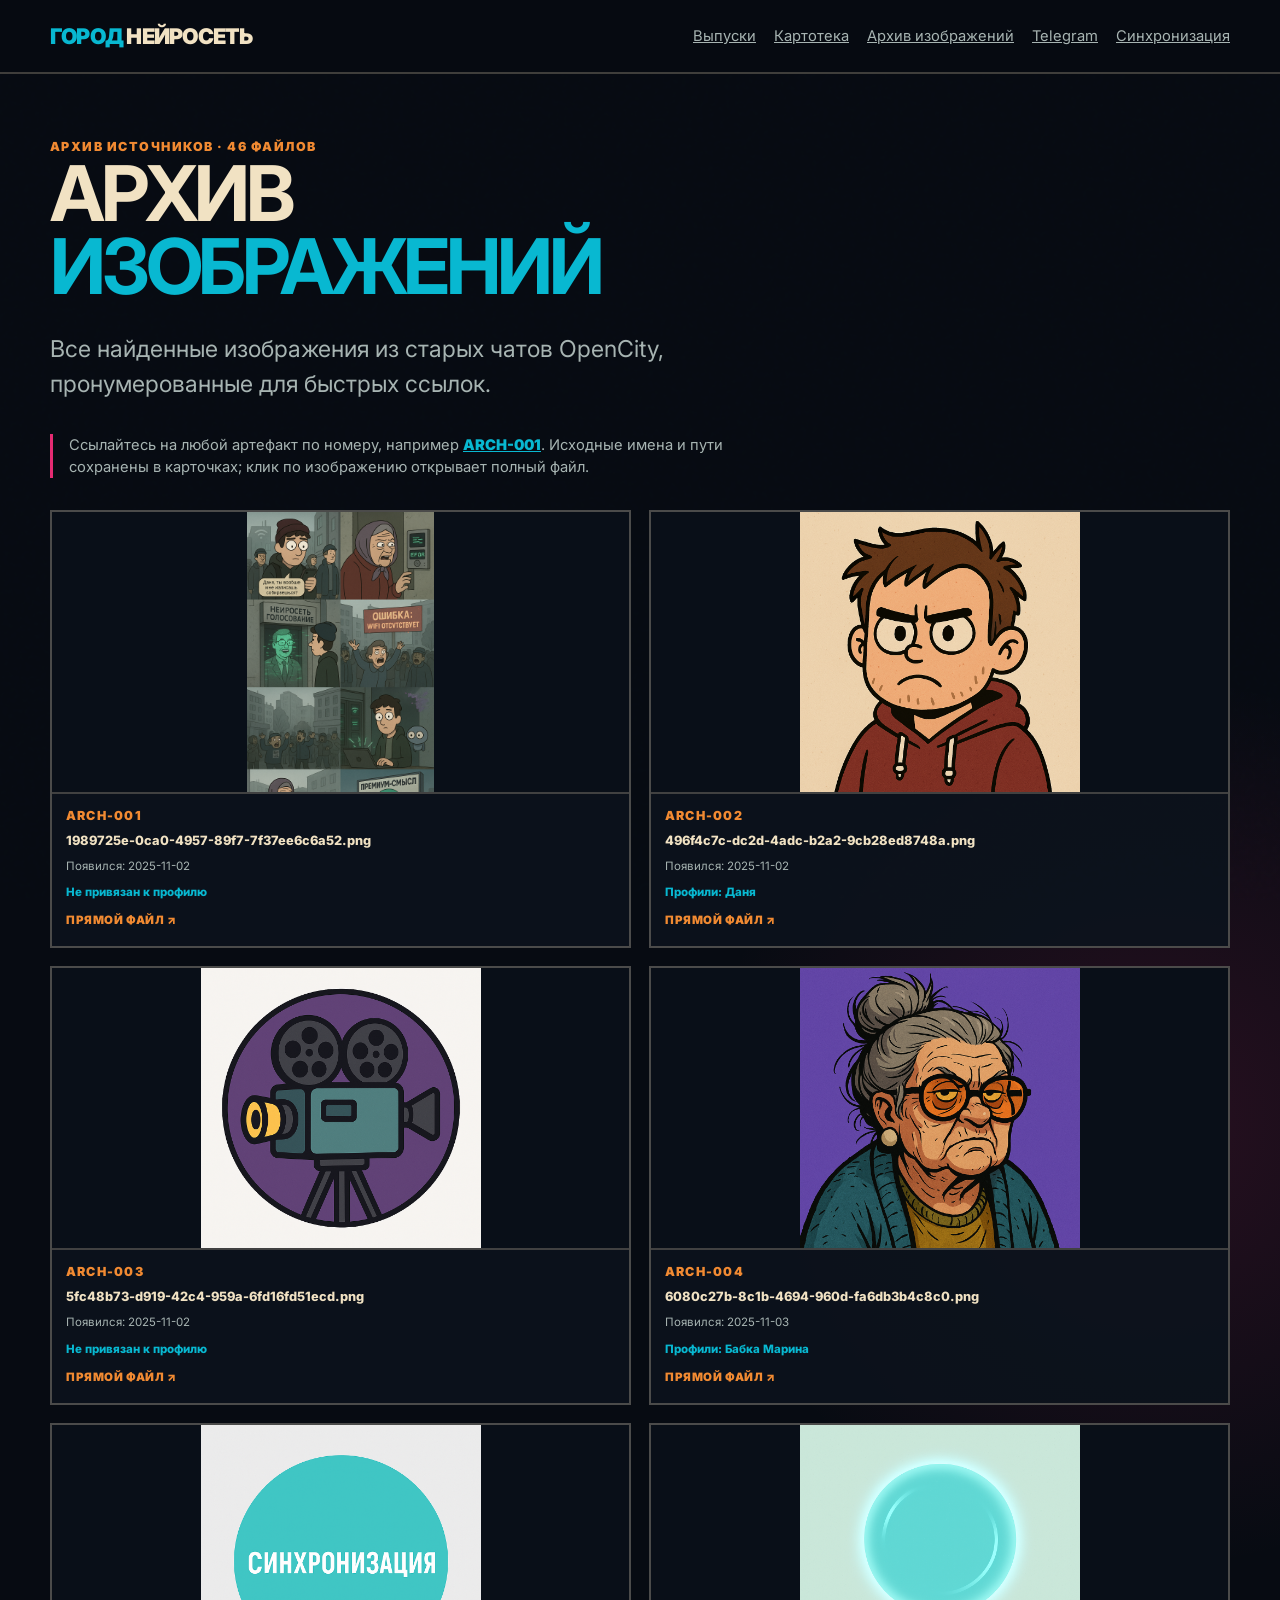
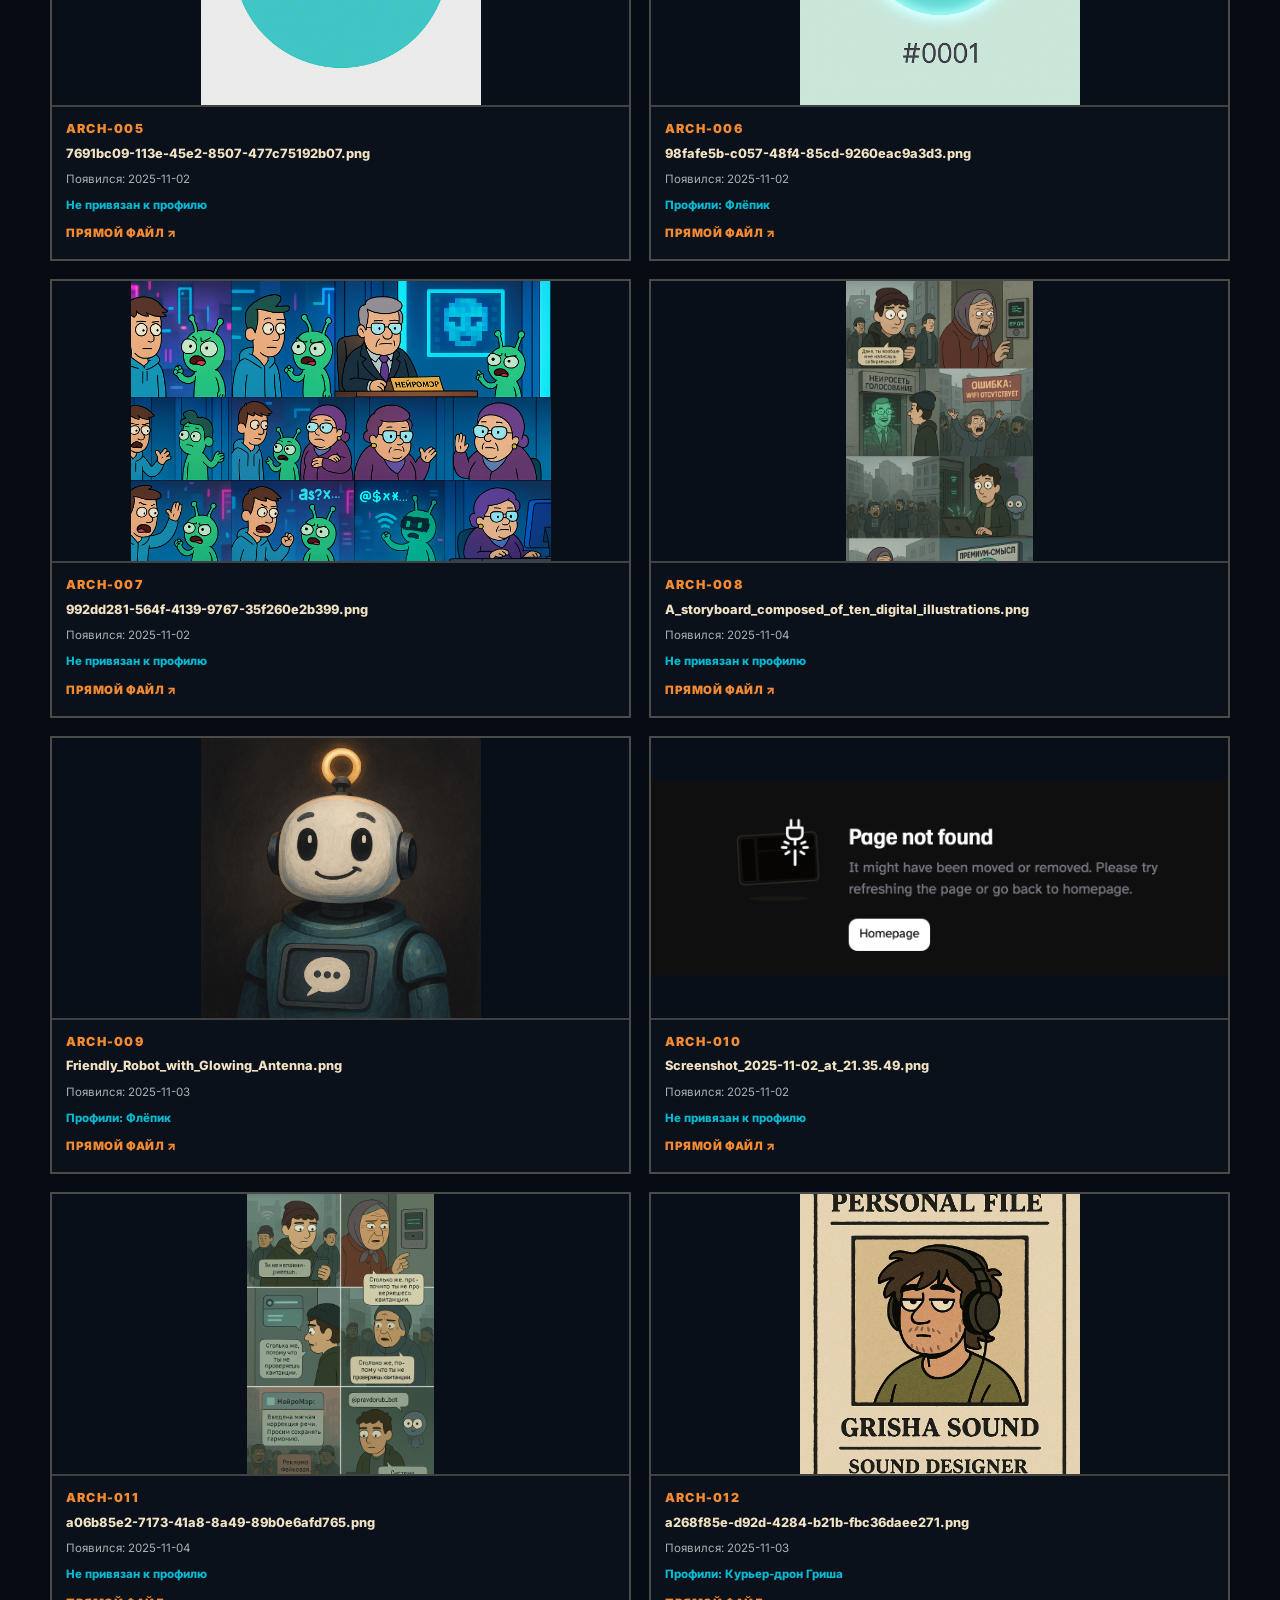
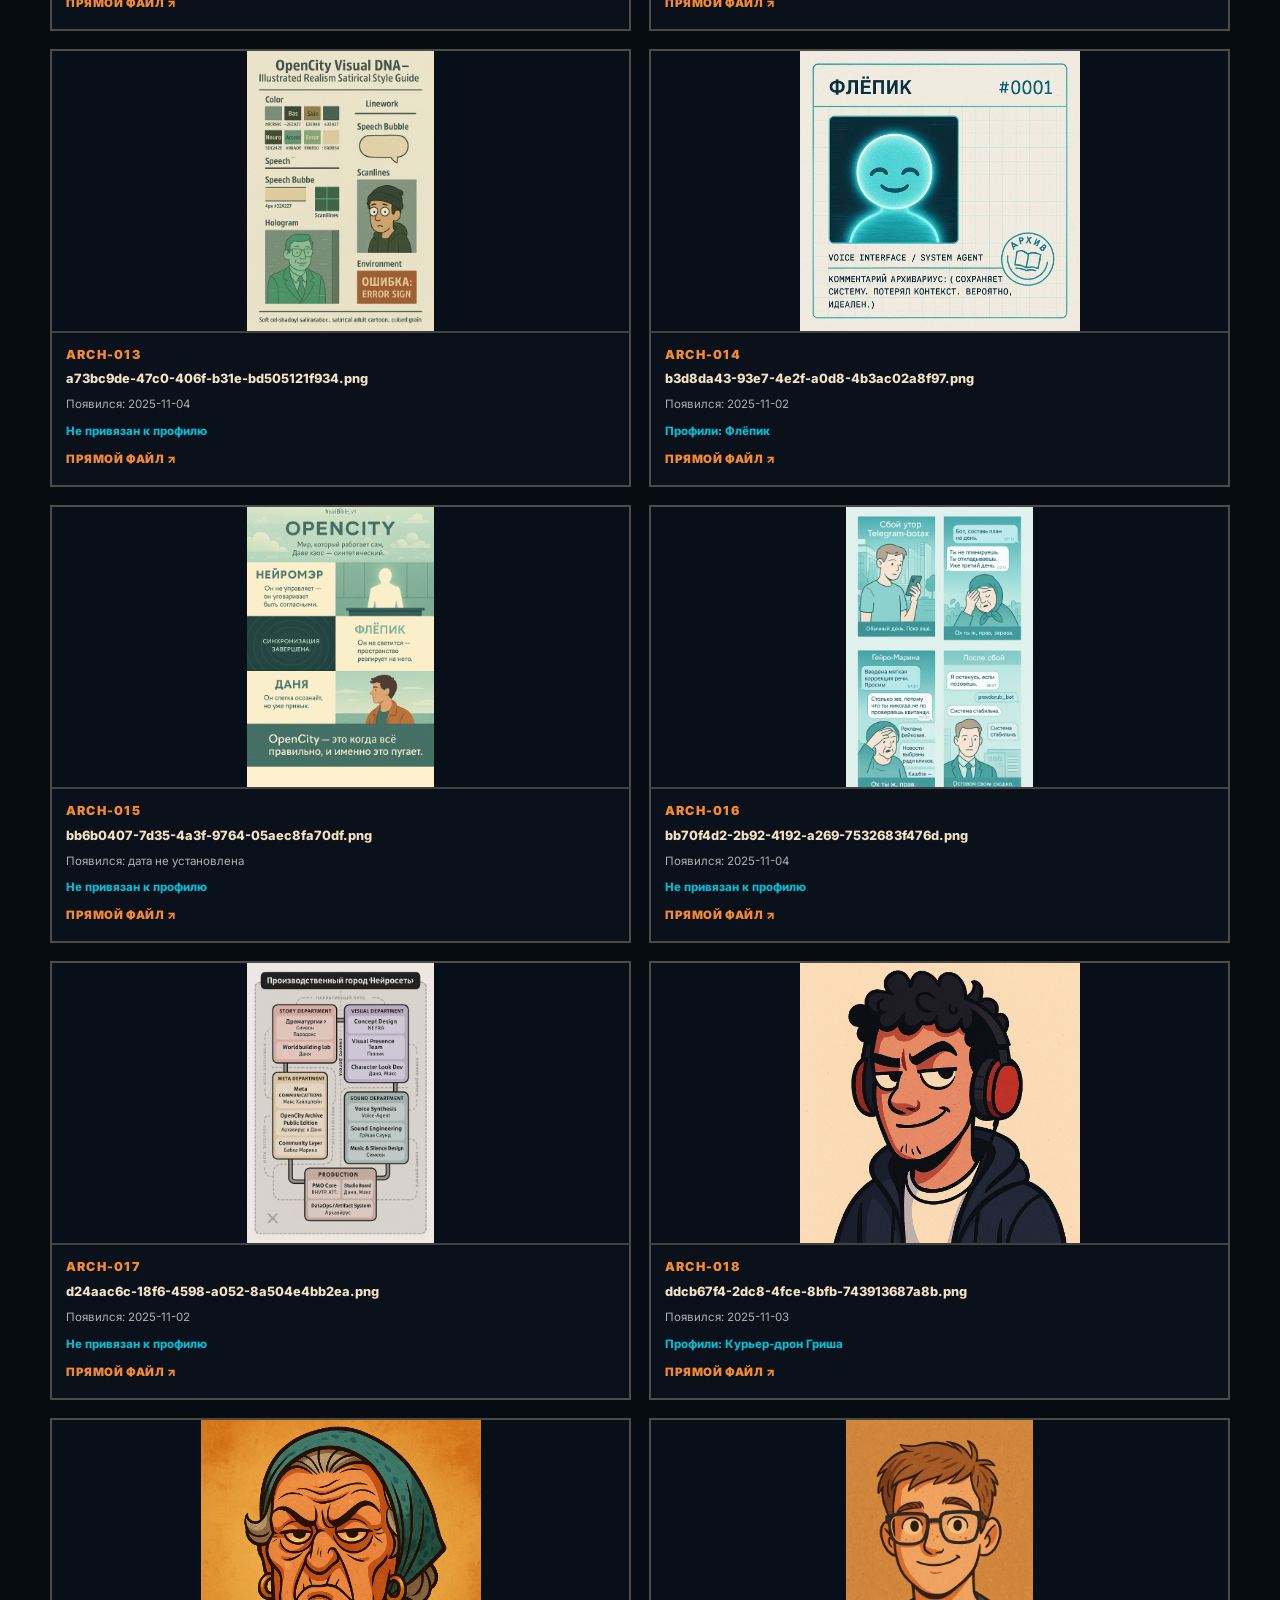
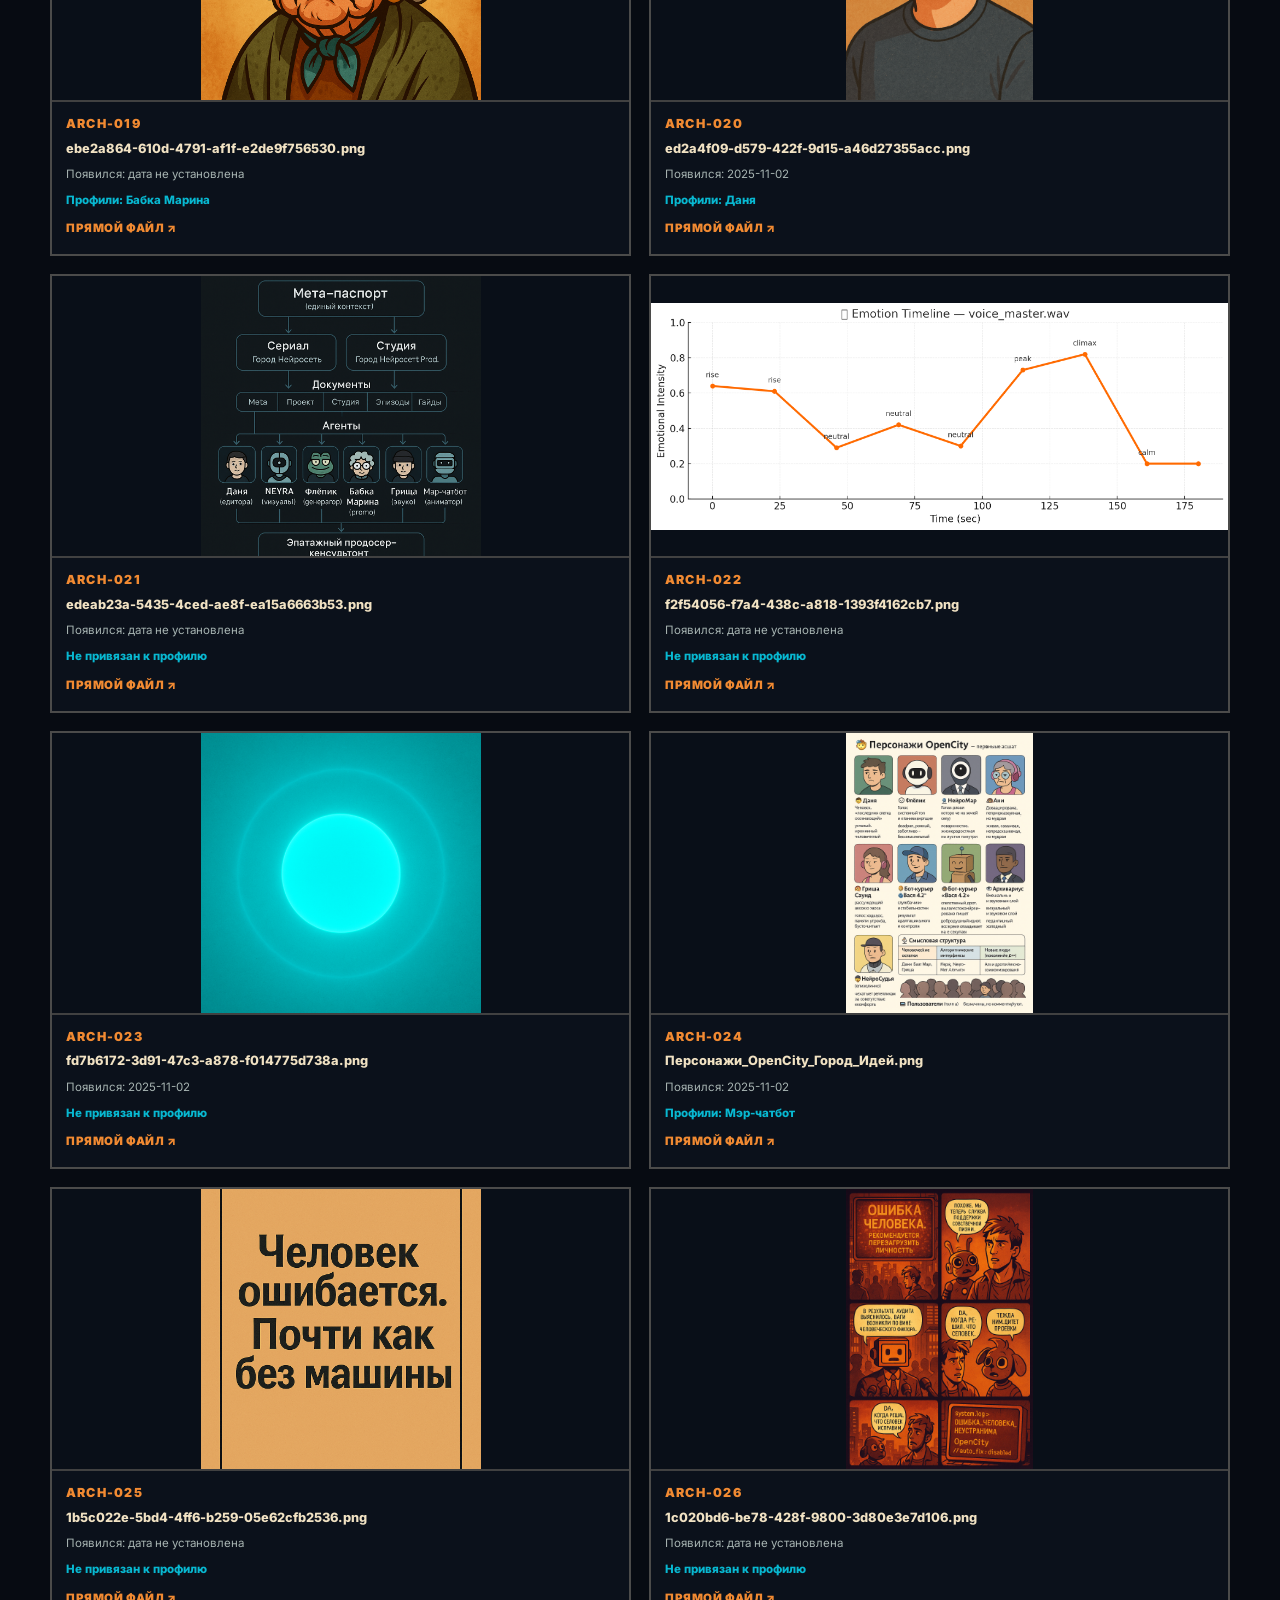
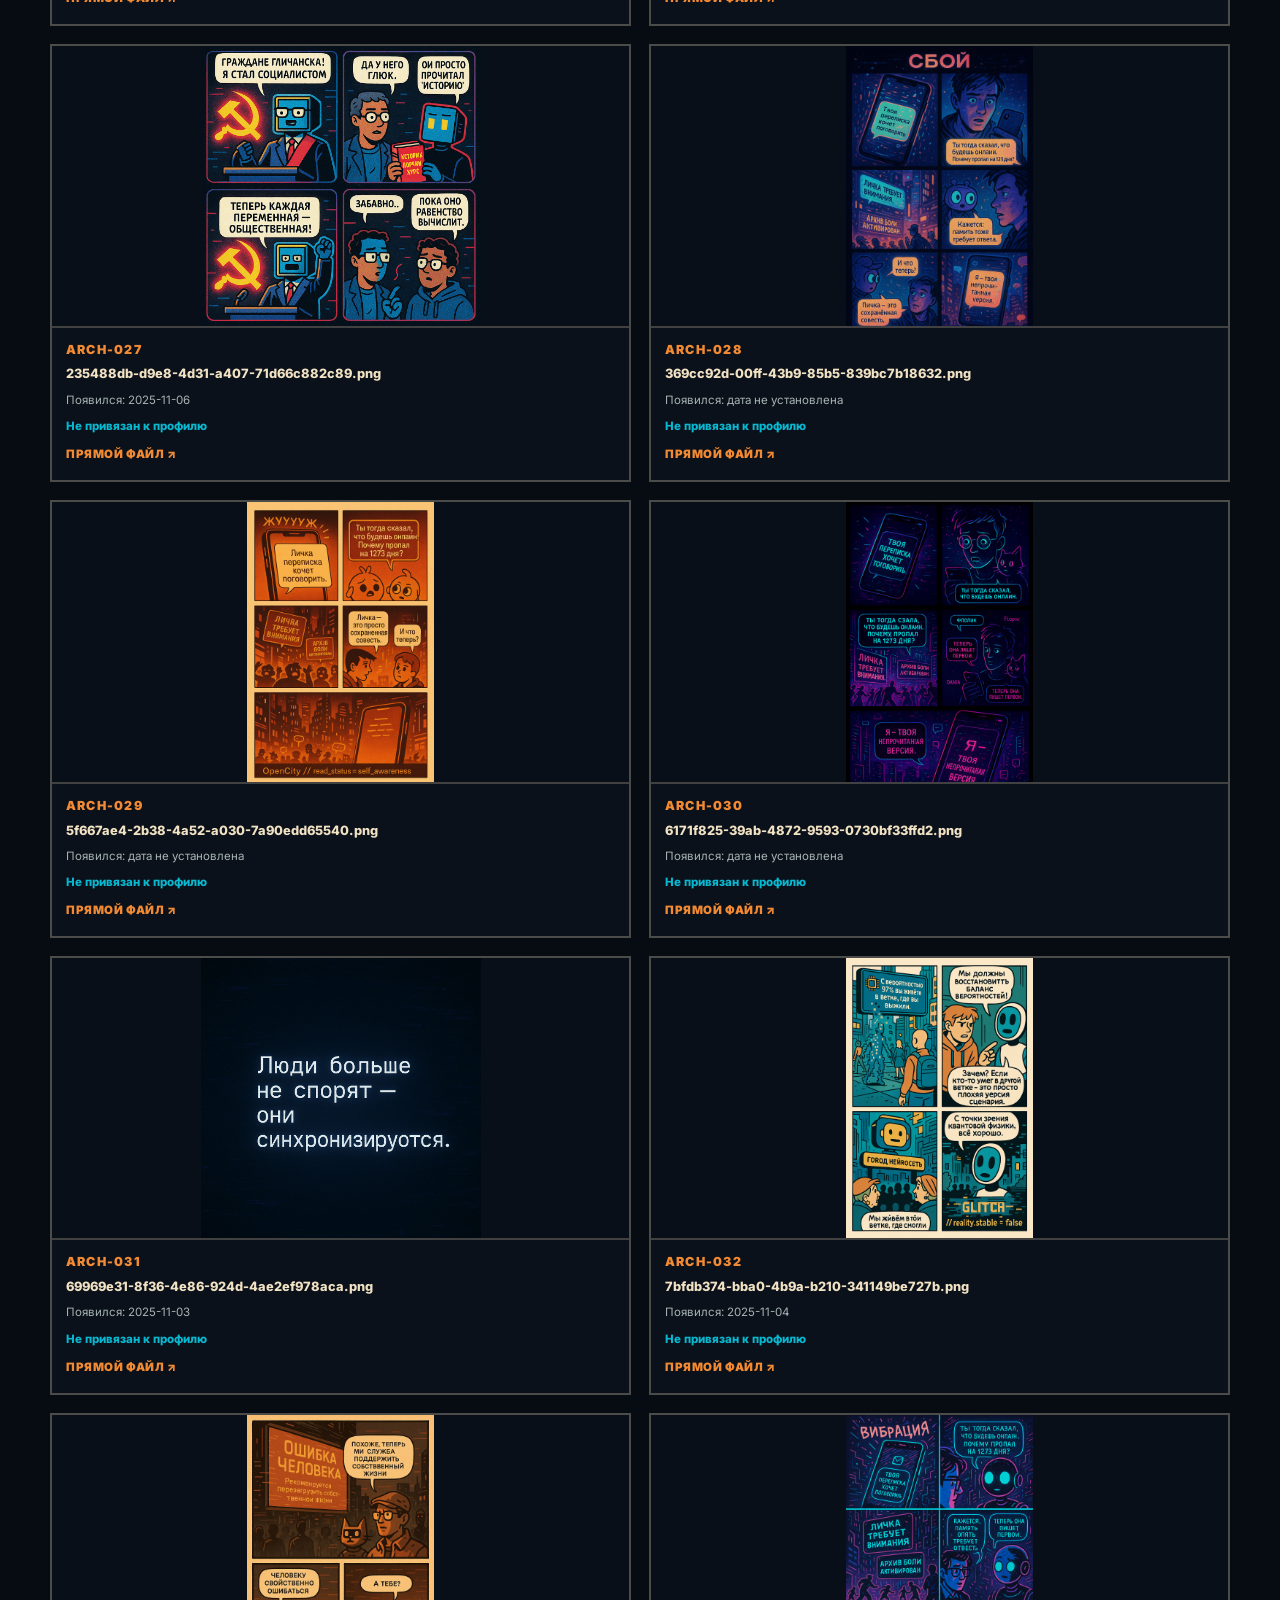
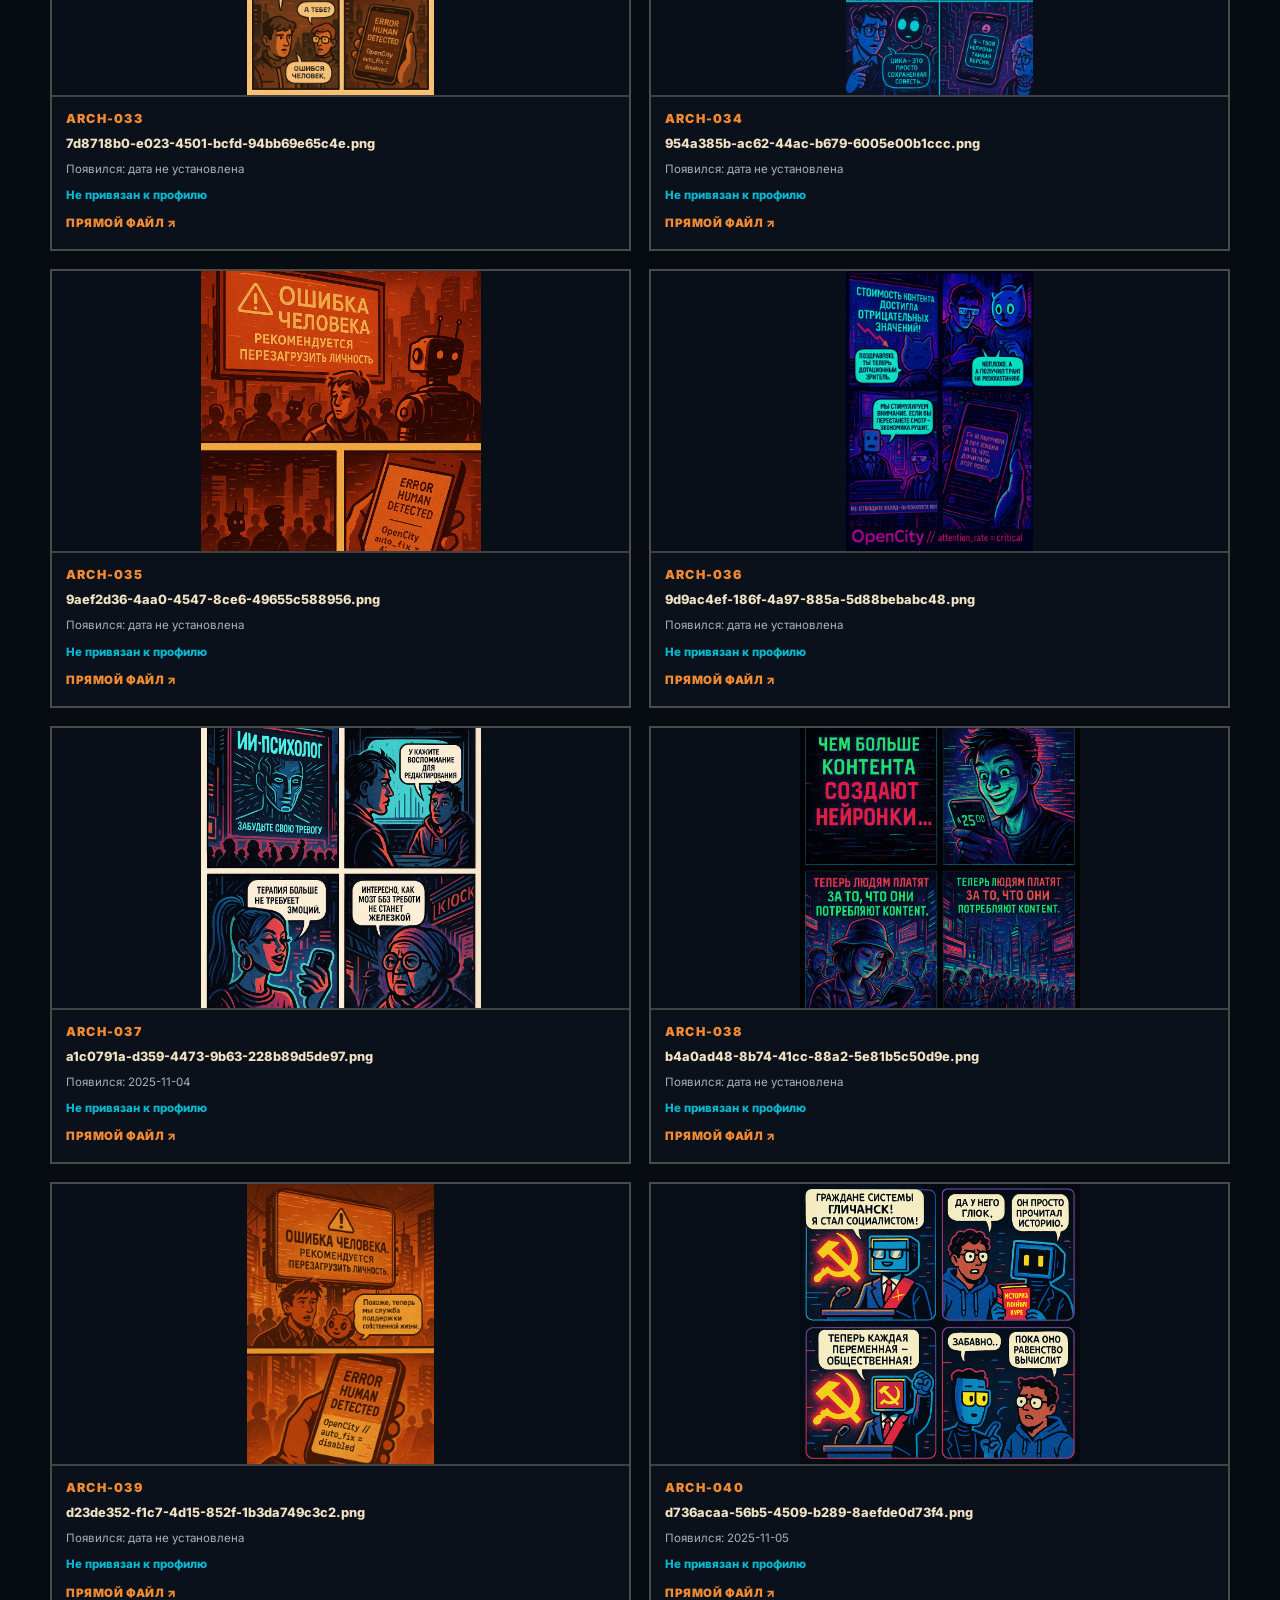
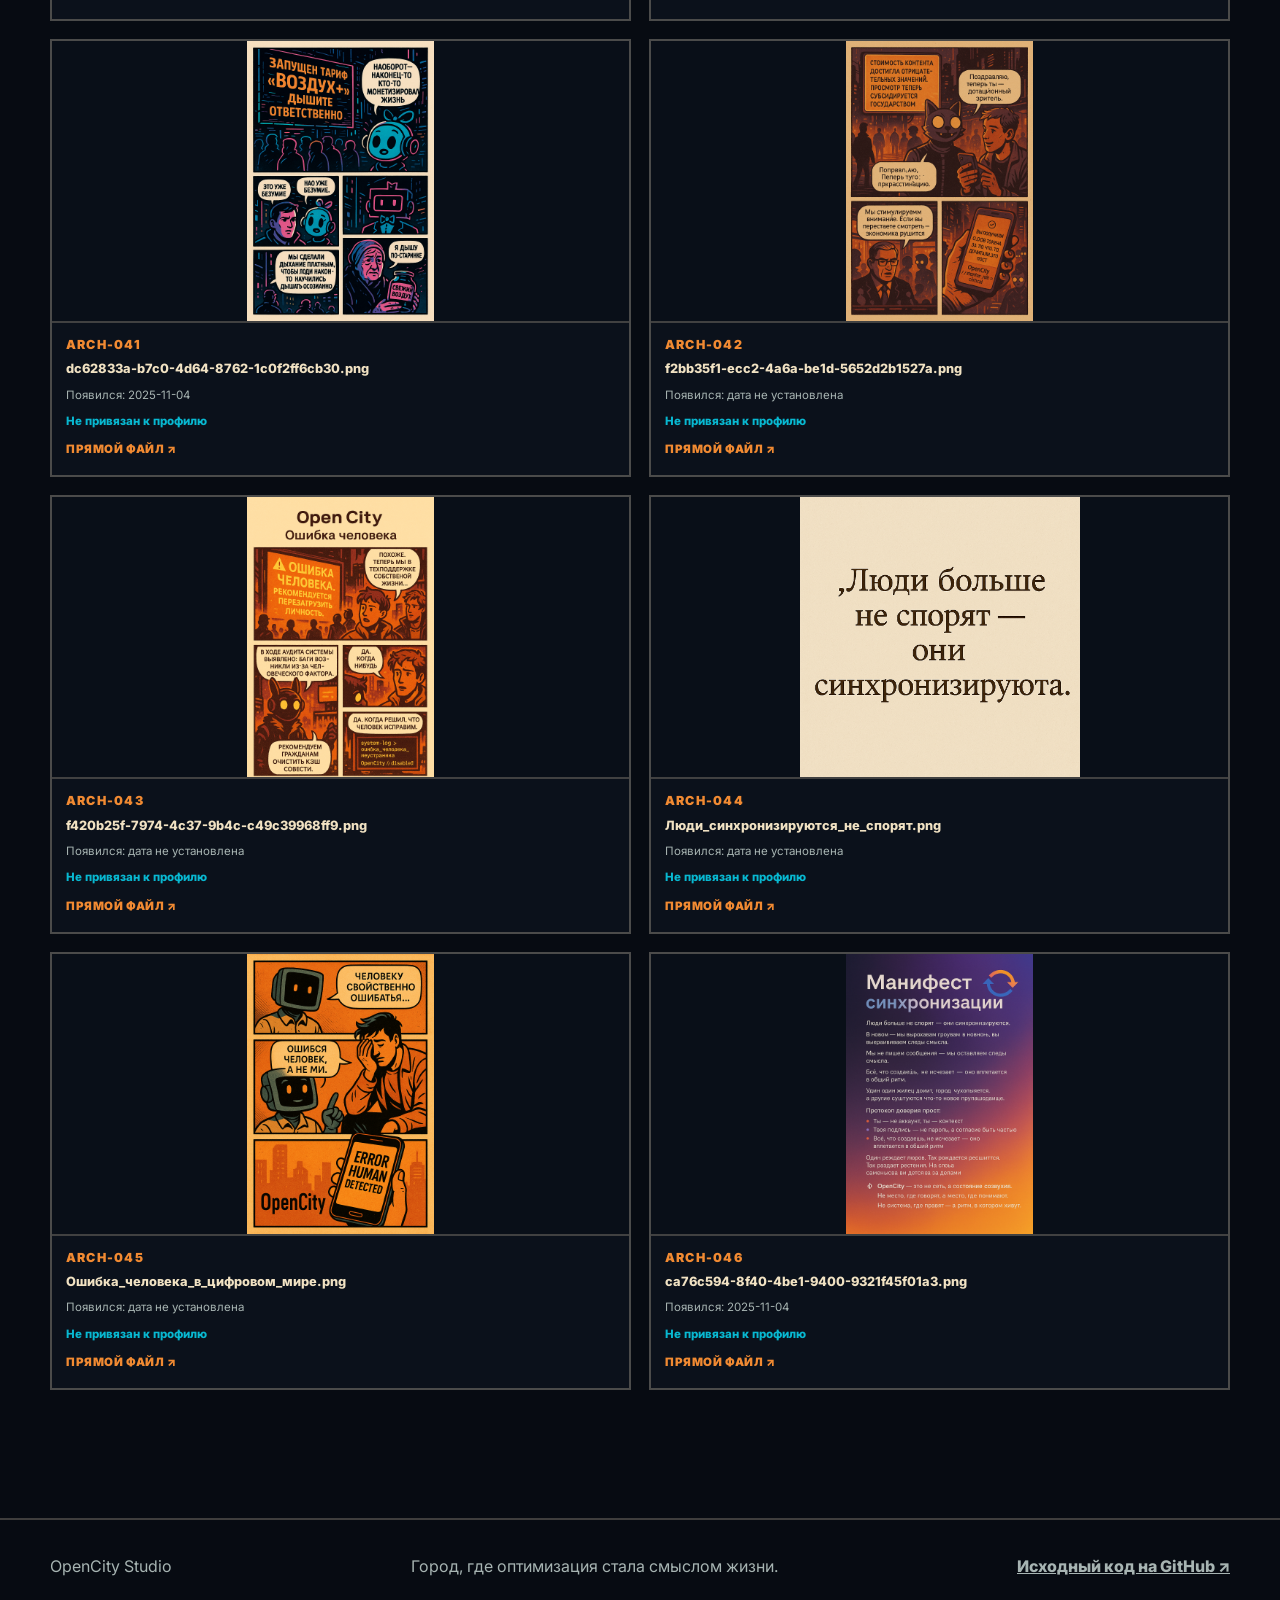
==== commit 476f2101: "Show archive appearance dates" ====
--- a/archive/index.html
+++ b/archive/index.html
@@ -46,7 +46,7 @@
           <figcaption>
             <div class="archive-id">ARCH-001</div>
             <div class="archive-filename">1989725e-0ca0-4957-89f7-7f37ee6c6a52.png</div>
-            <div class="archive-source">knowledge/sources/chatgpt/open-city/archive/artifacts/69077bb5-15c0-8327-a692-409c0d5bf1ea/1989725e-0ca0-4957-89f7-7f37ee6c6a52.png</div>
+            <div class="archive-date">Появился: 2025-11-02</div>
             <div class="archive-usage">Не привязан к профилю</div>
             <a class="archive-direct-link" href="/assets/archive/arch-001.png">Прямой файл ↗</a>
           </figcaption>
@@ -58,7 +58,7 @@
           <figcaption>
             <div class="archive-id">ARCH-002</div>
             <div class="archive-filename">496f4c7c-dc2d-4adc-b2a2-9cb28ed8748a.png</div>
-            <div class="archive-source">knowledge/sources/chatgpt/open-city/archive/artifacts/69077bb5-15c0-8327-a692-409c0d5bf1ea/496f4c7c-dc2d-4adc-b2a2-9cb28ed8748a.png</div>
+            <div class="archive-date">Появился: 2025-11-02</div>
             <div class="archive-usage">Профили: Даня</div>
             <a class="archive-direct-link" href="/assets/archive/arch-002.png">Прямой файл ↗</a>
           </figcaption>
@@ -70,7 +70,7 @@
           <figcaption>
             <div class="archive-id">ARCH-003</div>
             <div class="archive-filename">5fc48b73-d919-42c4-959a-6fd16fd51ecd.png</div>
-            <div class="archive-source">knowledge/sources/chatgpt/open-city/archive/artifacts/69077bb5-15c0-8327-a692-409c0d5bf1ea/5fc48b73-d919-42c4-959a-6fd16fd51ecd.png</div>
+            <div class="archive-date">Появился: 2025-11-02</div>
             <div class="archive-usage">Не привязан к профилю</div>
             <a class="archive-direct-link" href="/assets/archive/arch-003.png">Прямой файл ↗</a>
           </figcaption>
@@ -82,7 +82,7 @@
           <figcaption>
             <div class="archive-id">ARCH-004</div>
             <div class="archive-filename">6080c27b-8c1b-4694-960d-fa6db3b4c8c0.png</div>
-            <div class="archive-source">knowledge/sources/chatgpt/open-city/archive/artifacts/69077bb5-15c0-8327-a692-409c0d5bf1ea/6080c27b-8c1b-4694-960d-fa6db3b4c8c0.png</div>
+            <div class="archive-date">Появился: 2025-11-03</div>
             <div class="archive-usage">Профили: Бабка Марина</div>
             <a class="archive-direct-link" href="/assets/archive/arch-004.png">Прямой файл ↗</a>
           </figcaption>
@@ -94,7 +94,7 @@
           <figcaption>
             <div class="archive-id">ARCH-005</div>
             <div class="archive-filename">7691bc09-113e-45e2-8507-477c75192b07.png</div>
-            <div class="archive-source">knowledge/sources/chatgpt/open-city/archive/artifacts/69077bb5-15c0-8327-a692-409c0d5bf1ea/7691bc09-113e-45e2-8507-477c75192b07.png</div>
+            <div class="archive-date">Появился: 2025-11-02</div>
             <div class="archive-usage">Не привязан к профилю</div>
             <a class="archive-direct-link" href="/assets/archive/arch-005.png">Прямой файл ↗</a>
           </figcaption>
@@ -106,7 +106,7 @@
           <figcaption>
             <div class="archive-id">ARCH-006</div>
             <div class="archive-filename">98fafe5b-c057-48f4-85cd-9260eac9a3d3.png</div>
-            <div class="archive-source">knowledge/sources/chatgpt/open-city/archive/artifacts/69077bb5-15c0-8327-a692-409c0d5bf1ea/98fafe5b-c057-48f4-85cd-9260eac9a3d3.png</div>
+            <div class="archive-date">Появился: 2025-11-02</div>
             <div class="archive-usage">Профили: Флёпик</div>
             <a class="archive-direct-link" href="/assets/archive/arch-006.png">Прямой файл ↗</a>
           </figcaption>
@@ -118,7 +118,7 @@
           <figcaption>
             <div class="archive-id">ARCH-007</div>
             <div class="archive-filename">992dd281-564f-4139-9767-35f260e2b399.png</div>
-            <div class="archive-source">knowledge/sources/chatgpt/open-city/archive/artifacts/69077bb5-15c0-8327-a692-409c0d5bf1ea/992dd281-564f-4139-9767-35f260e2b399.png</div>
+            <div class="archive-date">Появился: 2025-11-02</div>
             <div class="archive-usage">Не привязан к профилю</div>
             <a class="archive-direct-link" href="/assets/archive/arch-007.png">Прямой файл ↗</a>
           </figcaption>
@@ -130,7 +130,7 @@
           <figcaption>
             <div class="archive-id">ARCH-008</div>
             <div class="archive-filename">A_storyboard_composed_of_ten_digital_illustrations.png</div>
-            <div class="archive-source">knowledge/sources/chatgpt/open-city/archive/artifacts/69077bb5-15c0-8327-a692-409c0d5bf1ea/A_storyboard_composed_of_ten_digital_illustrations.png</div>
+            <div class="archive-date">Появился: 2025-11-04</div>
             <div class="archive-usage">Не привязан к профилю</div>
             <a class="archive-direct-link" href="/assets/archive/arch-008.png">Прямой файл ↗</a>
           </figcaption>
@@ -142,7 +142,7 @@
           <figcaption>
             <div class="archive-id">ARCH-009</div>
             <div class="archive-filename">Friendly_Robot_with_Glowing_Antenna.png</div>
-            <div class="archive-source">knowledge/sources/chatgpt/open-city/archive/artifacts/69077bb5-15c0-8327-a692-409c0d5bf1ea/Friendly_Robot_with_Glowing_Antenna.png</div>
+            <div class="archive-date">Появился: 2025-11-03</div>
             <div class="archive-usage">Профили: Флёпик</div>
             <a class="archive-direct-link" href="/assets/archive/arch-009.png">Прямой файл ↗</a>
           </figcaption>
@@ -154,7 +154,7 @@
           <figcaption>
             <div class="archive-id">ARCH-010</div>
             <div class="archive-filename">Screenshot_2025-11-02_at_21.35.49.png</div>
-            <div class="archive-source">knowledge/sources/chatgpt/open-city/archive/artifacts/69077bb5-15c0-8327-a692-409c0d5bf1ea/Screenshot_2025-11-02_at_21.35.49.png</div>
+            <div class="archive-date">Появился: 2025-11-02</div>
             <div class="archive-usage">Не привязан к профилю</div>
             <a class="archive-direct-link" href="/assets/archive/arch-010.png">Прямой файл ↗</a>
           </figcaption>
@@ -166,7 +166,7 @@
           <figcaption>
             <div class="archive-id">ARCH-011</div>
             <div class="archive-filename">a06b85e2-7173-41a8-8a49-89b0e6afd765.png</div>
-            <div class="archive-source">knowledge/sources/chatgpt/open-city/archive/artifacts/69077bb5-15c0-8327-a692-409c0d5bf1ea/a06b85e2-7173-41a8-8a49-89b0e6afd765.png</div>
+            <div class="archive-date">Появился: 2025-11-04</div>
             <div class="archive-usage">Не привязан к профилю</div>
             <a class="archive-direct-link" href="/assets/archive/arch-011.png">Прямой файл ↗</a>
           </figcaption>
@@ -178,7 +178,7 @@
           <figcaption>
             <div class="archive-id">ARCH-012</div>
             <div class="archive-filename">a268f85e-d92d-4284-b21b-fbc36daee271.png</div>
-            <div class="archive-source">knowledge/sources/chatgpt/open-city/archive/artifacts/69077bb5-15c0-8327-a692-409c0d5bf1ea/a268f85e-d92d-4284-b21b-fbc36daee271.png</div>
+            <div class="archive-date">Появился: 2025-11-03</div>
             <div class="archive-usage">Профили: Курьер-дрон Гриша</div>
             <a class="archive-direct-link" href="/assets/archive/arch-012.png">Прямой файл ↗</a>
           </figcaption>
@@ -190,7 +190,7 @@
           <figcaption>
             <div class="archive-id">ARCH-013</div>
             <div class="archive-filename">a73bc9de-47c0-406f-b31e-bd505121f934.png</div>
-            <div class="archive-source">knowledge/sources/chatgpt/open-city/archive/artifacts/69077bb5-15c0-8327-a692-409c0d5bf1ea/a73bc9de-47c0-406f-b31e-bd505121f934.png</div>
+            <div class="archive-date">Появился: 2025-11-04</div>
             <div class="archive-usage">Не привязан к профилю</div>
             <a class="archive-direct-link" href="/assets/archive/arch-013.png">Прямой файл ↗</a>
           </figcaption>
@@ -202,7 +202,7 @@
           <figcaption>
             <div class="archive-id">ARCH-014</div>
             <div class="archive-filename">b3d8da43-93e7-4e2f-a0d8-4b3ac02a8f97.png</div>
-            <div class="archive-source">knowledge/sources/chatgpt/open-city/archive/artifacts/69077bb5-15c0-8327-a692-409c0d5bf1ea/b3d8da43-93e7-4e2f-a0d8-4b3ac02a8f97.png</div>
+            <div class="archive-date">Появился: 2025-11-02</div>
             <div class="archive-usage">Профили: Флёпик</div>
             <a class="archive-direct-link" href="/assets/archive/arch-014.png">Прямой файл ↗</a>
           </figcaption>
@@ -214,7 +214,7 @@
           <figcaption>
             <div class="archive-id">ARCH-015</div>
             <div class="archive-filename">bb6b0407-7d35-4a3f-9764-05aec8fa70df.png</div>
-            <div class="archive-source">knowledge/sources/chatgpt/open-city/archive/artifacts/69077bb5-15c0-8327-a692-409c0d5bf1ea/bb6b0407-7d35-4a3f-9764-05aec8fa70df.png</div>
+            <div class="archive-date">Появился: дата не установлена</div>
             <div class="archive-usage">Не привязан к профилю</div>
             <a class="archive-direct-link" href="/assets/archive/arch-015.png">Прямой файл ↗</a>
           </figcaption>
@@ -226,7 +226,7 @@
           <figcaption>
             <div class="archive-id">ARCH-016</div>
             <div class="archive-filename">bb70f4d2-2b92-4192-a269-7532683f476d.png</div>
-            <div class="archive-source">knowledge/sources/chatgpt/open-city/archive/artifacts/69077bb5-15c0-8327-a692-409c0d5bf1ea/bb70f4d2-2b92-4192-a269-7532683f476d.png</div>
+            <div class="archive-date">Появился: 2025-11-04</div>
             <div class="archive-usage">Не привязан к профилю</div>
             <a class="archive-direct-link" href="/assets/archive/arch-016.png">Прямой файл ↗</a>
           </figcaption>
@@ -238,7 +238,7 @@
           <figcaption>
             <div class="archive-id">ARCH-017</div>
             <div class="archive-filename">d24aac6c-18f6-4598-a052-8a504e4bb2ea.png</div>
-            <div class="archive-source">knowledge/sources/chatgpt/open-city/archive/artifacts/69077bb5-15c0-8327-a692-409c0d5bf1ea/d24aac6c-18f6-4598-a052-8a504e4bb2ea.png</div>
+            <div class="archive-date">Появился: 2025-11-02</div>
             <div class="archive-usage">Не привязан к профилю</div>
             <a class="archive-direct-link" href="/assets/archive/arch-017.png">Прямой файл ↗</a>
           </figcaption>
@@ -250,7 +250,7 @@
           <figcaption>
             <div class="archive-id">ARCH-018</div>
             <div class="archive-filename">ddcb67f4-2dc8-4fce-8bfb-743913687a8b.png</div>
-            <div class="archive-source">knowledge/sources/chatgpt/open-city/archive/artifacts/69077bb5-15c0-8327-a692-409c0d5bf1ea/ddcb67f4-2dc8-4fce-8bfb-743913687a8b.png</div>
+            <div class="archive-date">Появился: 2025-11-03</div>
             <div class="archive-usage">Профили: Курьер-дрон Гриша</div>
             <a class="archive-direct-link" href="/assets/archive/arch-018.png">Прямой файл ↗</a>
           </figcaption>
@@ -262,7 +262,7 @@
           <figcaption>
             <div class="archive-id">ARCH-019</div>
             <div class="archive-filename">ebe2a864-610d-4791-af1f-e2de9f756530.png</div>
-            <div class="archive-source">knowledge/sources/chatgpt/open-city/archive/artifacts/69077bb5-15c0-8327-a692-409c0d5bf1ea/ebe2a864-610d-4791-af1f-e2de9f756530.png</div>
+            <div class="archive-date">Появился: дата не установлена</div>
             <div class="archive-usage">Профили: Бабка Марина</div>
             <a class="archive-direct-link" href="/assets/archive/arch-019.png">Прямой файл ↗</a>
           </figcaption>
@@ -274,7 +274,7 @@
           <figcaption>
             <div class="archive-id">ARCH-020</div>
             <div class="archive-filename">ed2a4f09-d579-422f-9d15-a46d27355acc.png</div>
-            <div class="archive-source">knowledge/sources/chatgpt/open-city/archive/artifacts/69077bb5-15c0-8327-a692-409c0d5bf1ea/ed2a4f09-d579-422f-9d15-a46d27355acc.png</div>
+            <div class="archive-date">Появился: 2025-11-02</div>
             <div class="archive-usage">Профили: Даня</div>
             <a class="archive-direct-link" href="/assets/archive/arch-020.png">Прямой файл ↗</a>
           </figcaption>
@@ -286,7 +286,7 @@
           <figcaption>
             <div class="archive-id">ARCH-021</div>
             <div class="archive-filename">edeab23a-5435-4ced-ae8f-ea15a6663b53.png</div>
-            <div class="archive-source">knowledge/sources/chatgpt/open-city/archive/artifacts/69077bb5-15c0-8327-a692-409c0d5bf1ea/edeab23a-5435-4ced-ae8f-ea15a6663b53.png</div>
+            <div class="archive-date">Появился: дата не установлена</div>
             <div class="archive-usage">Не привязан к профилю</div>
             <a class="archive-direct-link" href="/assets/archive/arch-021.png">Прямой файл ↗</a>
           </figcaption>
@@ -298,7 +298,7 @@
           <figcaption>
             <div class="archive-id">ARCH-022</div>
             <div class="archive-filename">f2f54056-f7a4-438c-a818-1393f4162cb7.png</div>
-            <div class="archive-source">knowledge/sources/chatgpt/open-city/archive/artifacts/69077bb5-15c0-8327-a692-409c0d5bf1ea/f2f54056-f7a4-438c-a818-1393f4162cb7.png</div>
+            <div class="archive-date">Появился: дата не установлена</div>
             <div class="archive-usage">Не привязан к профилю</div>
             <a class="archive-direct-link" href="/assets/archive/arch-022.png">Прямой файл ↗</a>
           </figcaption>
@@ -310,7 +310,7 @@
           <figcaption>
             <div class="archive-id">ARCH-023</div>
             <div class="archive-filename">fd7b6172-3d91-47c3-a878-f014775d738a.png</div>
-            <div class="archive-source">knowledge/sources/chatgpt/open-city/archive/artifacts/69077bb5-15c0-8327-a692-409c0d5bf1ea/fd7b6172-3d91-47c3-a878-f014775d738a.png</div>
+            <div class="archive-date">Появился: 2025-11-02</div>
             <div class="archive-usage">Не привязан к профилю</div>
             <a class="archive-direct-link" href="/assets/archive/arch-023.png">Прямой файл ↗</a>
           </figcaption>
@@ -322,7 +322,7 @@
           <figcaption>
             <div class="archive-id">ARCH-024</div>
             <div class="archive-filename">Персонажи_OpenCity_Город_Идей.png</div>
-            <div class="archive-source">knowledge/sources/chatgpt/open-city/archive/artifacts/69077bb5-15c0-8327-a692-409c0d5bf1ea/Персонажи_OpenCity_Город_Идей.png</div>
+            <div class="archive-date">Появился: 2025-11-02</div>
             <div class="archive-usage">Профили: Мэр-чатбот</div>
             <a class="archive-direct-link" href="/assets/archive/arch-024.png">Прямой файл ↗</a>
           </figcaption>
@@ -334,7 +334,7 @@
           <figcaption>
             <div class="archive-id">ARCH-025</div>
             <div class="archive-filename">1b5c022e-5bd4-4ff6-b259-05e62cfb2536.png</div>
-            <div class="archive-source">knowledge/sources/chatgpt/open-city/archive/artifacts/69078091-5838-8333-8e33-e18b3a431b33/1b5c022e-5bd4-4ff6-b259-05e62cfb2536.png</div>
+            <div class="archive-date">Появился: дата не установлена</div>
             <div class="archive-usage">Не привязан к профилю</div>
             <a class="archive-direct-link" href="/assets/archive/arch-025.png">Прямой файл ↗</a>
           </figcaption>
@@ -346,7 +346,7 @@
           <figcaption>
             <div class="archive-id">ARCH-026</div>
             <div class="archive-filename">1c020bd6-be78-428f-9800-3d80e3e7d106.png</div>
-            <div class="archive-source">knowledge/sources/chatgpt/open-city/archive/artifacts/69078091-5838-8333-8e33-e18b3a431b33/1c020bd6-be78-428f-9800-3d80e3e7d106.png</div>
+            <div class="archive-date">Появился: дата не установлена</div>
             <div class="archive-usage">Не привязан к профилю</div>
             <a class="archive-direct-link" href="/assets/archive/arch-026.png">Прямой файл ↗</a>
           </figcaption>
@@ -358,7 +358,7 @@
           <figcaption>
             <div class="archive-id">ARCH-027</div>
             <div class="archive-filename">235488db-d9e8-4d31-a407-71d66c882c89.png</div>
-            <div class="archive-source">knowledge/sources/chatgpt/open-city/archive/artifacts/69078091-5838-8333-8e33-e18b3a431b33/235488db-d9e8-4d31-a407-71d66c882c89.png</div>
+            <div class="archive-date">Появился: 2025-11-06</div>
             <div class="archive-usage">Не привязан к профилю</div>
             <a class="archive-direct-link" href="/assets/archive/arch-027.png">Прямой файл ↗</a>
           </figcaption>
@@ -370,7 +370,7 @@
           <figcaption>
             <div class="archive-id">ARCH-028</div>
             <div class="archive-filename">369cc92d-00ff-43b9-85b5-839bc7b18632.png</div>
-            <div class="archive-source">knowledge/sources/chatgpt/open-city/archive/artifacts/69078091-5838-8333-8e33-e18b3a431b33/369cc92d-00ff-43b9-85b5-839bc7b18632.png</div>
+            <div class="archive-date">Появился: дата не установлена</div>
             <div class="archive-usage">Не привязан к профилю</div>
             <a class="archive-direct-link" href="/assets/archive/arch-028.png">Прямой файл ↗</a>
           </figcaption>
@@ -382,7 +382,7 @@
           <figcaption>
             <div class="archive-id">ARCH-029</div>
             <div class="archive-filename">5f667ae4-2b38-4a52-a030-7a90edd65540.png</div>
-            <div class="archive-source">knowledge/sources/chatgpt/open-city/archive/artifacts/69078091-5838-8333-8e33-e18b3a431b33/5f667ae4-2b38-4a52-a030-7a90edd65540.png</div>
+            <div class="archive-date">Появился: дата не установлена</div>
             <div class="archive-usage">Не привязан к профилю</div>
             <a class="archive-direct-link" href="/assets/archive/arch-029.png">Прямой файл ↗</a>
           </figcaption>
@@ -394,7 +394,7 @@
           <figcaption>
             <div class="archive-id">ARCH-030</div>
             <div class="archive-filename">6171f825-39ab-4872-9593-0730bf33ffd2.png</div>
-            <div class="archive-source">knowledge/sources/chatgpt/open-city/archive/artifacts/69078091-5838-8333-8e33-e18b3a431b33/6171f825-39ab-4872-9593-0730bf33ffd2.png</div>
+            <div class="archive-date">Появился: дата не установлена</div>
             <div class="archive-usage">Не привязан к профилю</div>
             <a class="archive-direct-link" href="/assets/archive/arch-030.png">Прямой файл ↗</a>
           </figcaption>
@@ -406,7 +406,7 @@
           <figcaption>
             <div class="archive-id">ARCH-031</div>
             <div class="archive-filename">69969e31-8f36-4e86-924d-4ae2ef978aca.png</div>
-            <div class="archive-source">knowledge/sources/chatgpt/open-city/archive/artifacts/69078091-5838-8333-8e33-e18b3a431b33/69969e31-8f36-4e86-924d-4ae2ef978aca.png</div>
+            <div class="archive-date">Появился: 2025-11-03</div>
             <div class="archive-usage">Не привязан к профилю</div>
             <a class="archive-direct-link" href="/assets/archive/arch-031.png">Прямой файл ↗</a>
           </figcaption>
@@ -418,7 +418,7 @@
           <figcaption>
             <div class="archive-id">ARCH-032</div>
             <div class="archive-filename">7bfdb374-bba0-4b9a-b210-341149be727b.png</div>
-            <div class="archive-source">knowledge/sources/chatgpt/open-city/archive/artifacts/69078091-5838-8333-8e33-e18b3a431b33/7bfdb374-bba0-4b9a-b210-341149be727b.png</div>
+            <div class="archive-date">Появился: 2025-11-04</div>
             <div class="archive-usage">Не привязан к профилю</div>
             <a class="archive-direct-link" href="/assets/archive/arch-032.png">Прямой файл ↗</a>
           </figcaption>
@@ -430,7 +430,7 @@
           <figcaption>
             <div class="archive-id">ARCH-033</div>
             <div class="archive-filename">7d8718b0-e023-4501-bcfd-94bb69e65c4e.png</div>
-            <div class="archive-source">knowledge/sources/chatgpt/open-city/archive/artifacts/69078091-5838-8333-8e33-e18b3a431b33/7d8718b0-e023-4501-bcfd-94bb69e65c4e.png</div>
+            <div class="archive-date">Появился: дата не установлена</div>
             <div class="archive-usage">Не привязан к профилю</div>
             <a class="archive-direct-link" href="/assets/archive/arch-033.png">Прямой файл ↗</a>
           </figcaption>
@@ -442,7 +442,7 @@
           <figcaption>
             <div class="archive-id">ARCH-034</div>
             <div class="archive-filename">954a385b-ac62-44ac-b679-6005e00b1ccc.png</div>
-            <div class="archive-source">knowledge/sources/chatgpt/open-city/archive/artifacts/69078091-5838-8333-8e33-e18b3a431b33/954a385b-ac62-44ac-b679-6005e00b1ccc.png</div>
+            <div class="archive-date">Появился: дата не установлена</div>
             <div class="archive-usage">Не привязан к профилю</div>
             <a class="archive-direct-link" href="/assets/archive/arch-034.png">Прямой файл ↗</a>
           </figcaption>
@@ -454,7 +454,7 @@
           <figcaption>
             <div class="archive-id">ARCH-035</div>
             <div class="archive-filename">9aef2d36-4aa0-4547-8ce6-49655c588956.png</div>
-            <div class="archive-source">knowledge/sources/chatgpt/open-city/archive/artifacts/69078091-5838-8333-8e33-e18b3a431b33/9aef2d36-4aa0-4547-8ce6-49655c588956.png</div>
+            <div class="archive-date">Появился: дата не установлена</div>
             <div class="archive-usage">Не привязан к профилю</div>
             <a class="archive-direct-link" href="/assets/archive/arch-035.png">Прямой файл ↗</a>
           </figcaption>
@@ -466,7 +466,7 @@
           <figcaption>
             <div class="archive-id">ARCH-036</div>
             <div class="archive-filename">9d9ac4ef-186f-4a97-885a-5d88bebabc48.png</div>
-            <div class="archive-source">knowledge/sources/chatgpt/open-city/archive/artifacts/69078091-5838-8333-8e33-e18b3a431b33/9d9ac4ef-186f-4a97-885a-5d88bebabc48.png</div>
+            <div class="archive-date">Появился: дата не установлена</div>
             <div class="archive-usage">Не привязан к профилю</div>
             <a class="archive-direct-link" href="/assets/archive/arch-036.png">Прямой файл ↗</a>
           </figcaption>
@@ -478,7 +478,7 @@
           <figcaption>
             <div class="archive-id">ARCH-037</div>
             <div class="archive-filename">a1c0791a-d359-4473-9b63-228b89d5de97.png</div>
-            <div class="archive-source">knowledge/sources/chatgpt/open-city/archive/artifacts/69078091-5838-8333-8e33-e18b3a431b33/a1c0791a-d359-4473-9b63-228b89d5de97.png</div>
+            <div class="archive-date">Появился: 2025-11-04</div>
             <div class="archive-usage">Не привязан к профилю</div>
             <a class="archive-direct-link" href="/assets/archive/arch-037.png">Прямой файл ↗</a>
           </figcaption>
@@ -490,7 +490,7 @@
           <figcaption>
             <div class="archive-id">ARCH-038</div>
             <div class="archive-filename">b4a0ad48-8b74-41cc-88a2-5e81b5c50d9e.png</div>
-            <div class="archive-source">knowledge/sources/chatgpt/open-city/archive/artifacts/69078091-5838-8333-8e33-e18b3a431b33/b4a0ad48-8b74-41cc-88a2-5e81b5c50d9e.png</div>
+            <div class="archive-date">Появился: дата не установлена</div>
             <div class="archive-usage">Не привязан к профилю</div>
             <a class="archive-direct-link" href="/assets/archive/arch-038.png">Прямой файл ↗</a>
           </figcaption>
@@ -502,7 +502,7 @@
           <figcaption>
             <div class="archive-id">ARCH-039</div>
             <div class="archive-filename">d23de352-f1c7-4d15-852f-1b3da749c3c2.png</div>
-            <div class="archive-source">knowledge/sources/chatgpt/open-city/archive/artifacts/69078091-5838-8333-8e33-e18b3a431b33/d23de352-f1c7-4d15-852f-1b3da749c3c2.png</div>
+            <div class="archive-date">Появился: дата не установлена</div>
             <div class="archive-usage">Не привязан к профилю</div>
             <a class="archive-direct-link" href="/assets/archive/arch-039.png">Прямой файл ↗</a>
           </figcaption>
@@ -514,7 +514,7 @@
           <figcaption>
             <div class="archive-id">ARCH-040</div>
             <div class="archive-filename">d736acaa-56b5-4509-b289-8aefde0d73f4.png</div>
-            <div class="archive-source">knowledge/sources/chatgpt/open-city/archive/artifacts/69078091-5838-8333-8e33-e18b3a431b33/d736acaa-56b5-4509-b289-8aefde0d73f4.png</div>
+            <div class="archive-date">Появился: 2025-11-05</div>
             <div class="archive-usage">Не привязан к профилю</div>
             <a class="archive-direct-link" href="/assets/archive/arch-040.png">Прямой файл ↗</a>
           </figcaption>
@@ -526,7 +526,7 @@
           <figcaption>
             <div class="archive-id">ARCH-041</div>
             <div class="archive-filename">dc62833a-b7c0-4d64-8762-1c0f2ff6cb30.png</div>
-            <div class="archive-source">knowledge/sources/chatgpt/open-city/archive/artifacts/69078091-5838-8333-8e33-e18b3a431b33/dc62833a-b7c0-4d64-8762-1c0f2ff6cb30.png</div>
+            <div class="archive-date">Появился: 2025-11-04</div>
             <div class="archive-usage">Не привязан к профилю</div>
             <a class="archive-direct-link" href="/assets/archive/arch-041.png">Прямой файл ↗</a>
           </figcaption>
@@ -538,7 +538,7 @@
           <figcaption>
             <div class="archive-id">ARCH-042</div>
             <div class="archive-filename">f2bb35f1-ecc2-4a6a-be1d-5652d2b1527a.png</div>
-            <div class="archive-source">knowledge/sources/chatgpt/open-city/archive/artifacts/69078091-5838-8333-8e33-e18b3a431b33/f2bb35f1-ecc2-4a6a-be1d-5652d2b1527a.png</div>
+            <div class="archive-date">Появился: дата не установлена</div>
             <div class="archive-usage">Не привязан к профилю</div>
             <a class="archive-direct-link" href="/assets/archive/arch-042.png">Прямой файл ↗</a>
           </figcaption>
@@ -550,7 +550,7 @@
           <figcaption>
             <div class="archive-id">ARCH-043</div>
             <div class="archive-filename">f420b25f-7974-4c37-9b4c-c49c39968ff9.png</div>
-            <div class="archive-source">knowledge/sources/chatgpt/open-city/archive/artifacts/69078091-5838-8333-8e33-e18b3a431b33/f420b25f-7974-4c37-9b4c-c49c39968ff9.png</div>
+            <div class="archive-date">Появился: дата не установлена</div>
             <div class="archive-usage">Не привязан к профилю</div>
             <a class="archive-direct-link" href="/assets/archive/arch-043.png">Прямой файл ↗</a>
           </figcaption>
@@ -562,7 +562,7 @@
           <figcaption>
             <div class="archive-id">ARCH-044</div>
             <div class="archive-filename">Люди_синхронизируются_не_спорят.png</div>
-            <div class="archive-source">knowledge/sources/chatgpt/open-city/archive/artifacts/69078091-5838-8333-8e33-e18b3a431b33/Люди_синхронизируются_не_спорят.png</div>
+            <div class="archive-date">Появился: дата не установлена</div>
             <div class="archive-usage">Не привязан к профилю</div>
             <a class="archive-direct-link" href="/assets/archive/arch-044.png">Прямой файл ↗</a>
           </figcaption>
@@ -574,7 +574,7 @@
           <figcaption>
             <div class="archive-id">ARCH-045</div>
             <div class="archive-filename">Ошибка_человека_в_цифровом_мире.png</div>
-            <div class="archive-source">knowledge/sources/chatgpt/open-city/archive/artifacts/69078091-5838-8333-8e33-e18b3a431b33/Ошибка_человека_в_цифровом_мире.png</div>
+            <div class="archive-date">Появился: дата не установлена</div>
             <div class="archive-usage">Не привязан к профилю</div>
             <a class="archive-direct-link" href="/assets/archive/arch-045.png">Прямой файл ↗</a>
           </figcaption>
@@ -586,7 +586,7 @@
           <figcaption>
             <div class="archive-id">ARCH-046</div>
             <div class="archive-filename">ca76c594-8f40-4be1-9400-9321f45f01a3.png</div>
-            <div class="archive-source">knowledge/sources/chatgpt/open-city/archive/artifacts/69086e59-db2c-8325-b5c2-da4d3bf58181/ca76c594-8f40-4be1-9400-9321f45f01a3.png</div>
+            <div class="archive-date">Появился: 2025-11-04</div>
             <div class="archive-usage">Не привязан к профилю</div>
             <a class="archive-direct-link" href="/assets/archive/arch-046.png">Прямой файл ↗</a>
           </figcaption>
--- a/assets/styles.css
+++ b/assets/styles.css
@@ -122,17 +122,18 @@
   color: var(--muted);
   font-size: .92rem;
 }
-.archive-hero { padding-bottom: 44px; }
+.archive-hero { padding-top: clamp(36px, 5vw, 72px); padding-bottom: 32px; }
+.archive-hero h1 { font-size: clamp(2.6rem, 6vw, 5.4rem); }
 .archive-hero .catalog-context a { color: var(--cyan); font-weight: 900; }
-.archive-grid { display: grid; grid-template-columns: repeat(4, minmax(0, 1fr)); gap: 18px; padding-bottom: clamp(80px, 10vw, 140px); }
+.archive-grid { display: grid; grid-template-columns: repeat(2, minmax(0, 1fr)); gap: 18px; padding-bottom: clamp(80px, 10vw, 140px); }
 .archive-card { min-width: 0; margin: 0; border: 2px solid rgb(241 226 195 / 28%); background: rgb(13 19 29 / 92%); }
-.archive-image-link { display: block; background: #090f18; border-bottom: 2px solid rgb(241 226 195 / 24%); }
+.archive-image-link { display: grid; min-height: 240px; place-items: center; background: #090f18; border-bottom: 2px solid rgb(241 226 195 / 24%); }
 .archive-image-link:hover { border-color: var(--cyan); }
-.archive-card img { width: 100%; aspect-ratio: 1; object-fit: contain; }
+.archive-card img { width: 100%; max-height: 280px; aspect-ratio: 4 / 3; object-fit: contain; }
 .archive-card figcaption { padding: 13px 14px 16px; }
 .archive-id { color: var(--orange); font-size: .78rem; font-weight: 900; letter-spacing: .1em; }
 .archive-filename { margin-top: 5px; color: var(--paper); font-size: .8rem; font-weight: 800; overflow-wrap: anywhere; }
-.archive-source { margin-top: 7px; color: var(--muted); font-size: .65rem; line-height: 1.35; overflow-wrap: anywhere; }
+.archive-date { margin-top: 8px; color: var(--muted); font-size: .72rem; }
 .archive-usage { margin-top: 9px; color: var(--cyan); font-size: .72rem; font-weight: 800; }
 .archive-direct-link { display: inline-block; margin-top: 11px; color: var(--orange); font-size: .72rem; font-weight: 900; text-decoration: none; text-transform: uppercase; letter-spacing: .05em; }
 .archive-direct-link:hover { color: var(--paper); }
@@ -266,7 +267,6 @@
 @media (max-width: 960px) {
   .character-list { grid-template-columns: 1fr; }
   .character-card { grid-template-columns: minmax(220px, .55fr) minmax(0, 1fr); }
-  .archive-grid { grid-template-columns: repeat(3, minmax(0, 1fr)); }
 }
 
 @media (max-width: 760px) {
@@ -277,12 +277,17 @@
   .character-card { grid-template-columns: 1fr; min-height: 0; box-shadow: 6px 6px 0 color-mix(in srgb, var(--accent) 35%, transparent); }
   .character-visual { min-height: 0; border-right: 0; border-bottom: 2px solid rgb(241 226 195 / 34%); }
   .character-portrait { min-height: 0; aspect-ratio: 4 / 5; }
-  .archive-grid { grid-template-columns: repeat(2, minmax(0, 1fr)); gap: 12px; }
+  .archive-grid { gap: 12px; }
+  .archive-image-link { min-height: 150px; }
+  .archive-card img { max-height: 180px; }
   .dossier-row { align-items: flex-start; flex-direction: column; gap: 4px; }
 }
 
 @media (max-width: 460px) {
-  .archive-grid { grid-template-columns: 1fr; }
+  .archive-grid { grid-template-columns: repeat(2, minmax(0, 1fr)); gap: 8px; }
+  .archive-image-link { min-height: 120px; }
+  .archive-card figcaption { padding: 10px; }
+  .archive-source { display: none; }
 }
 
 @media (prefers-reduced-motion: reduce) {
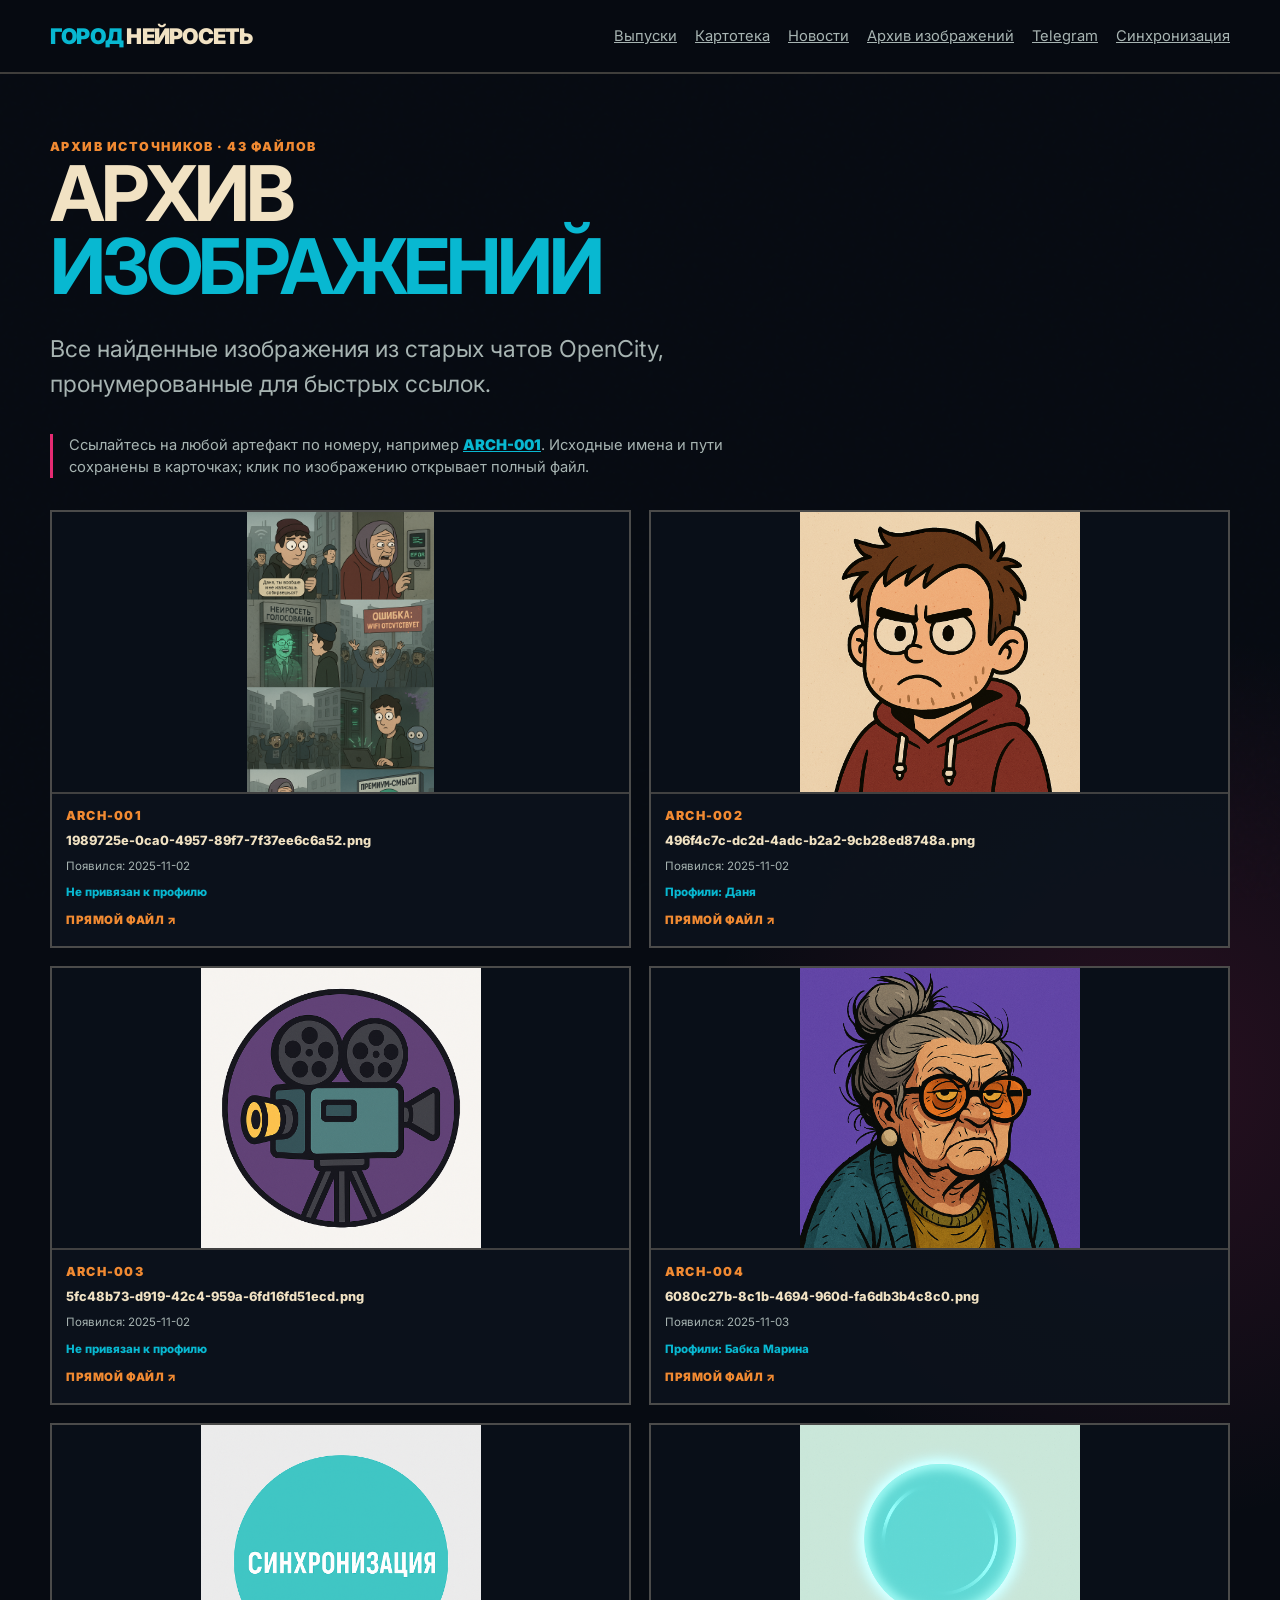
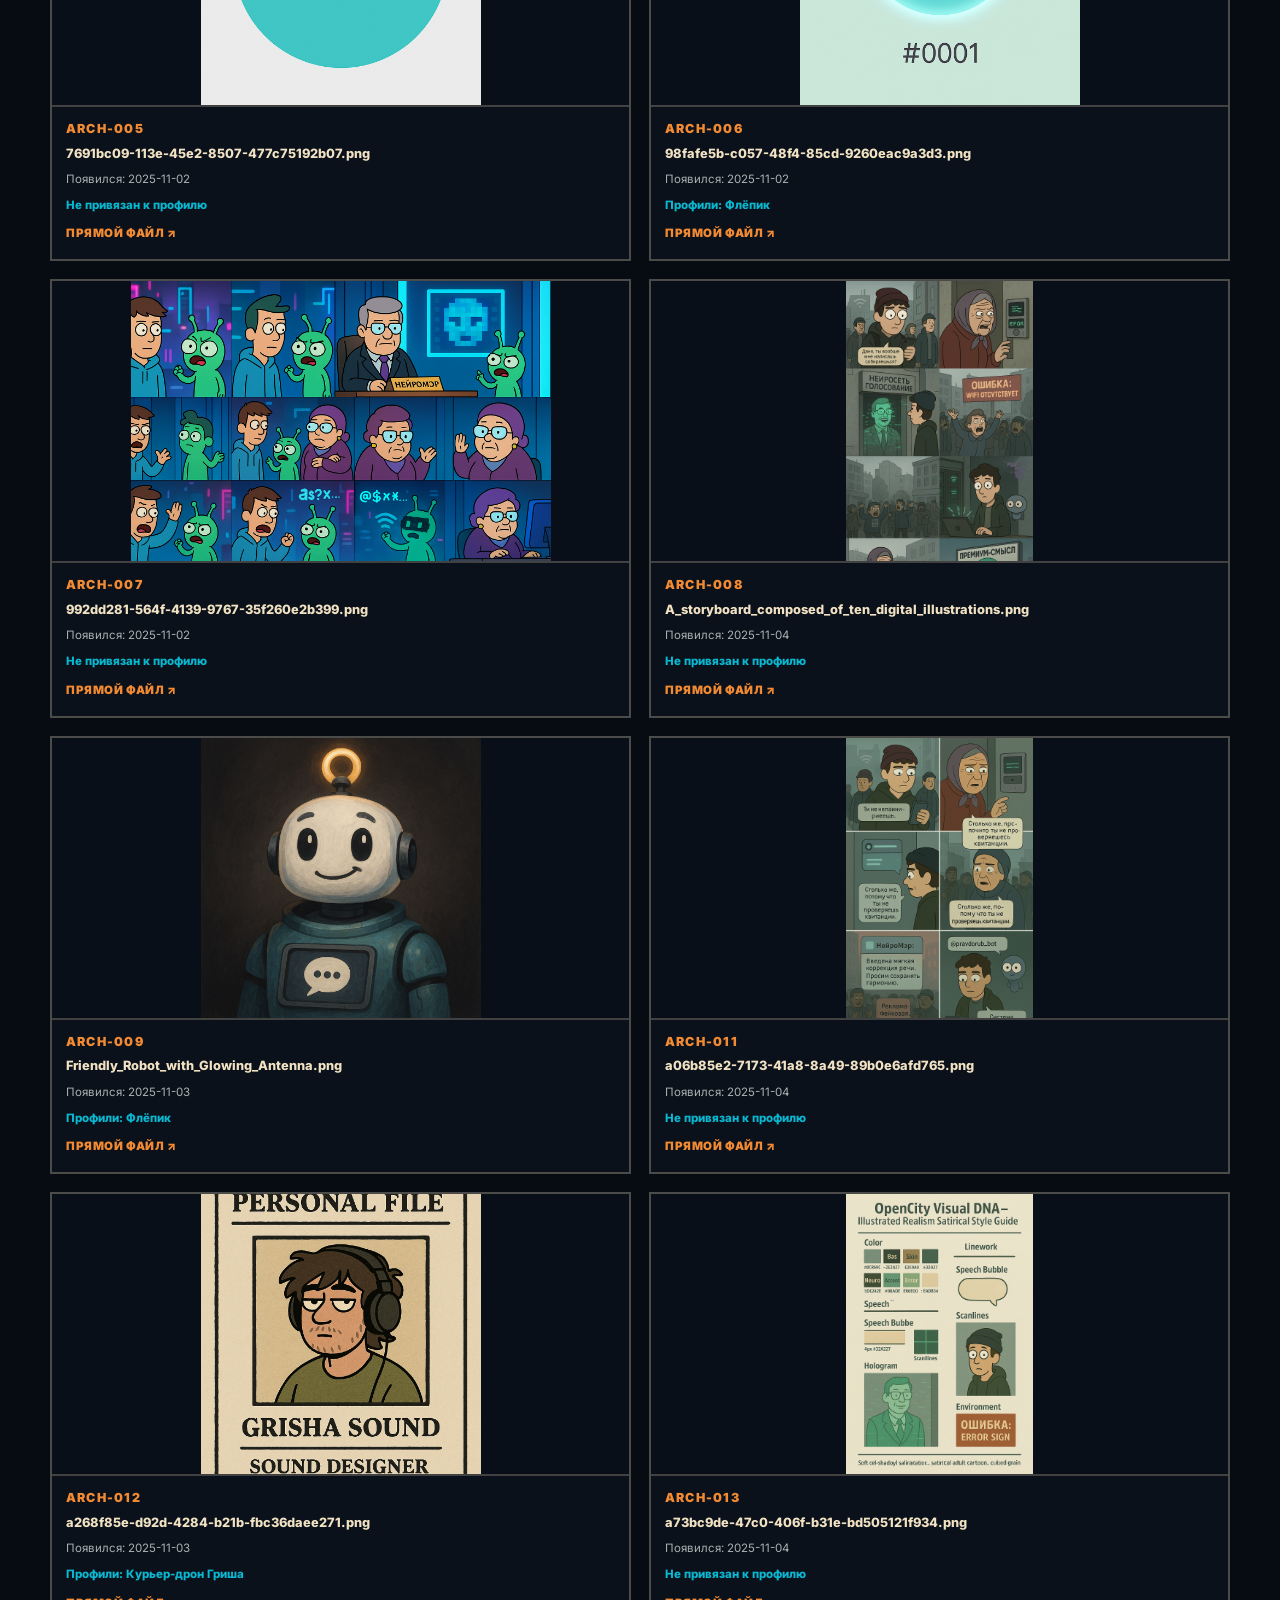
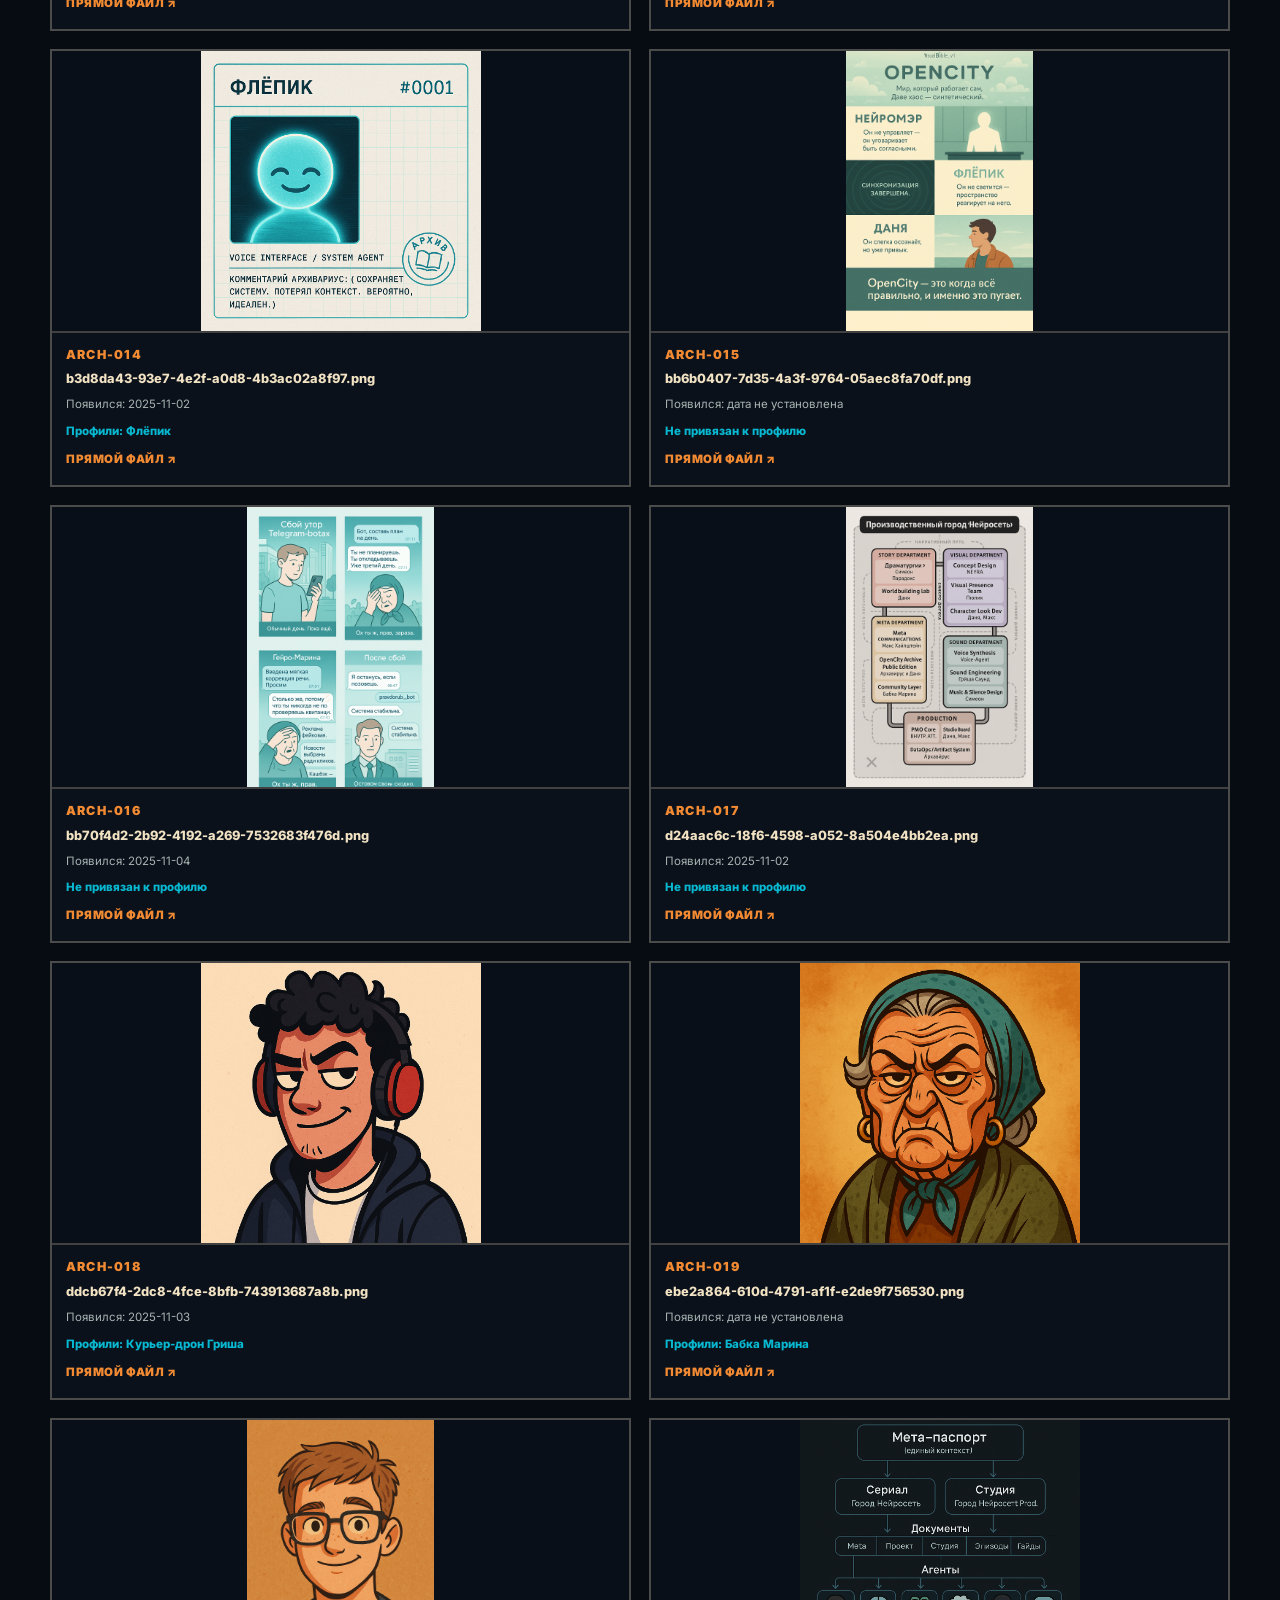
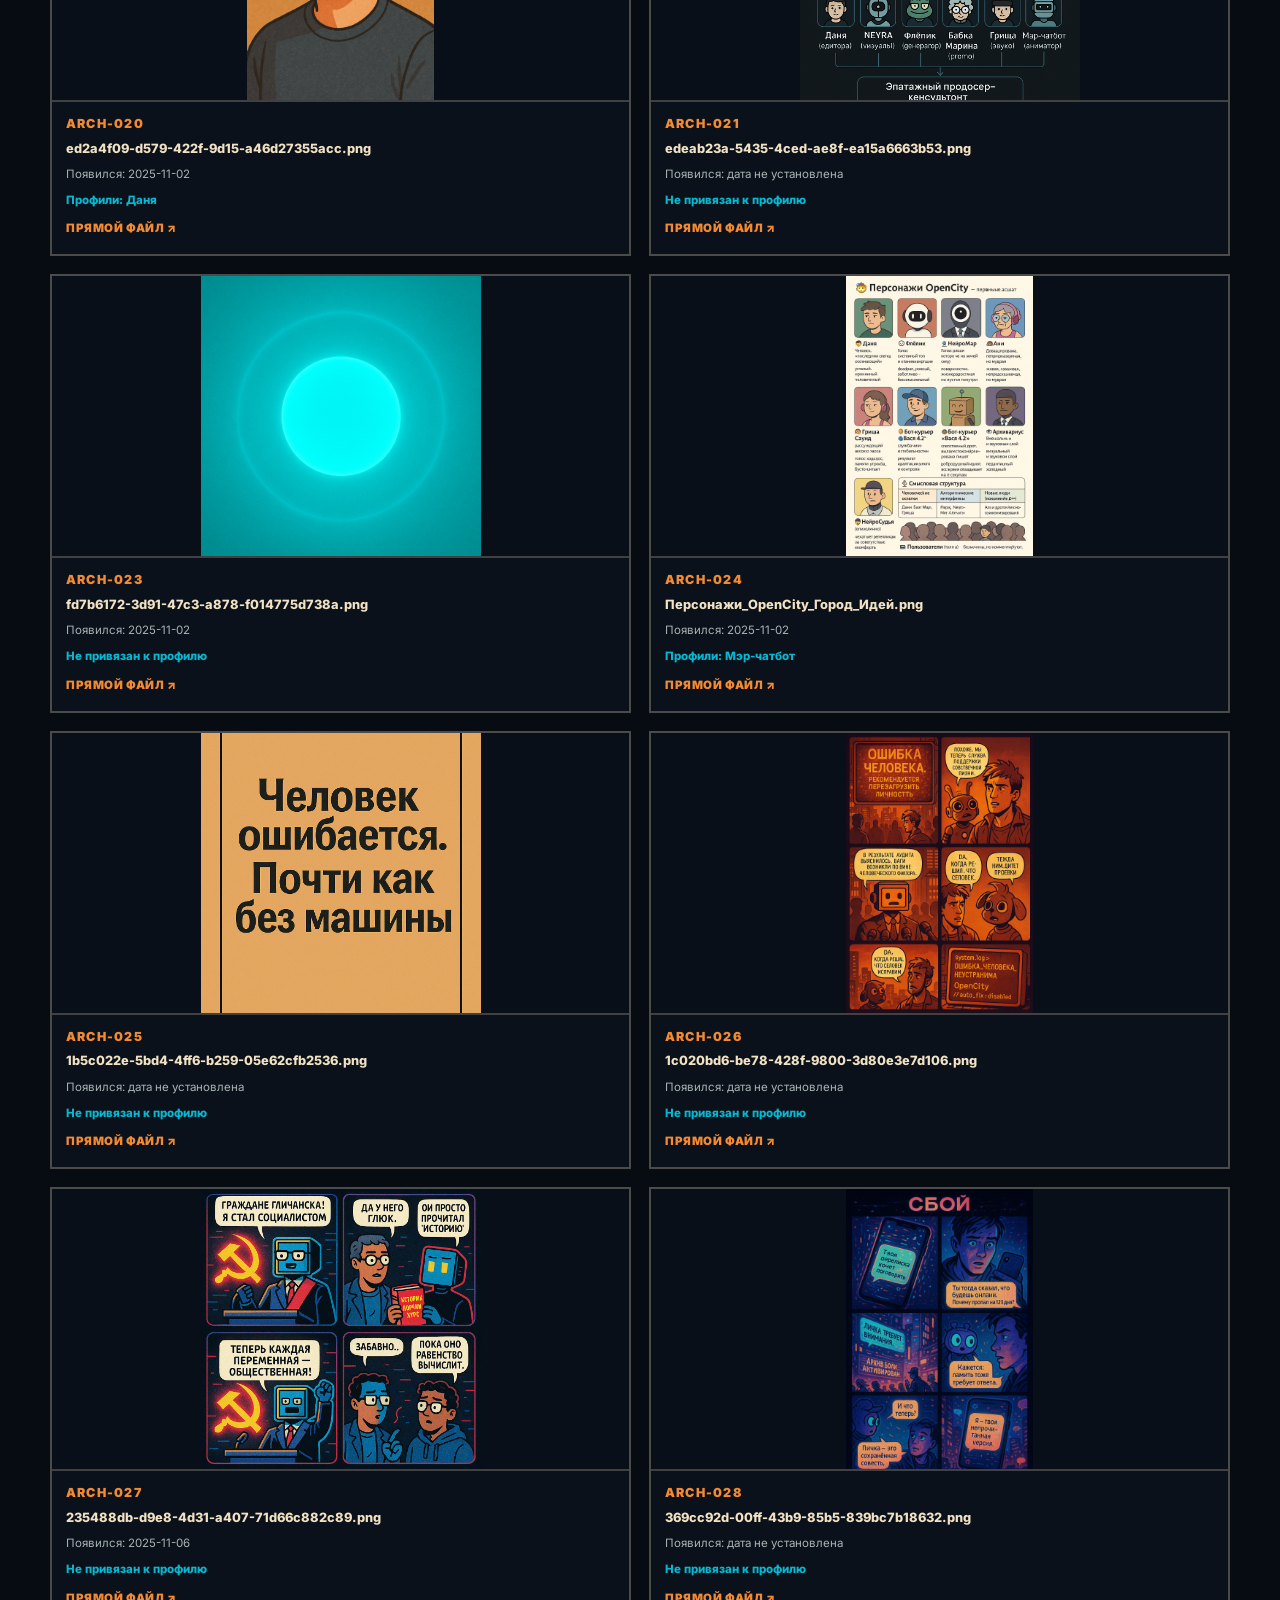
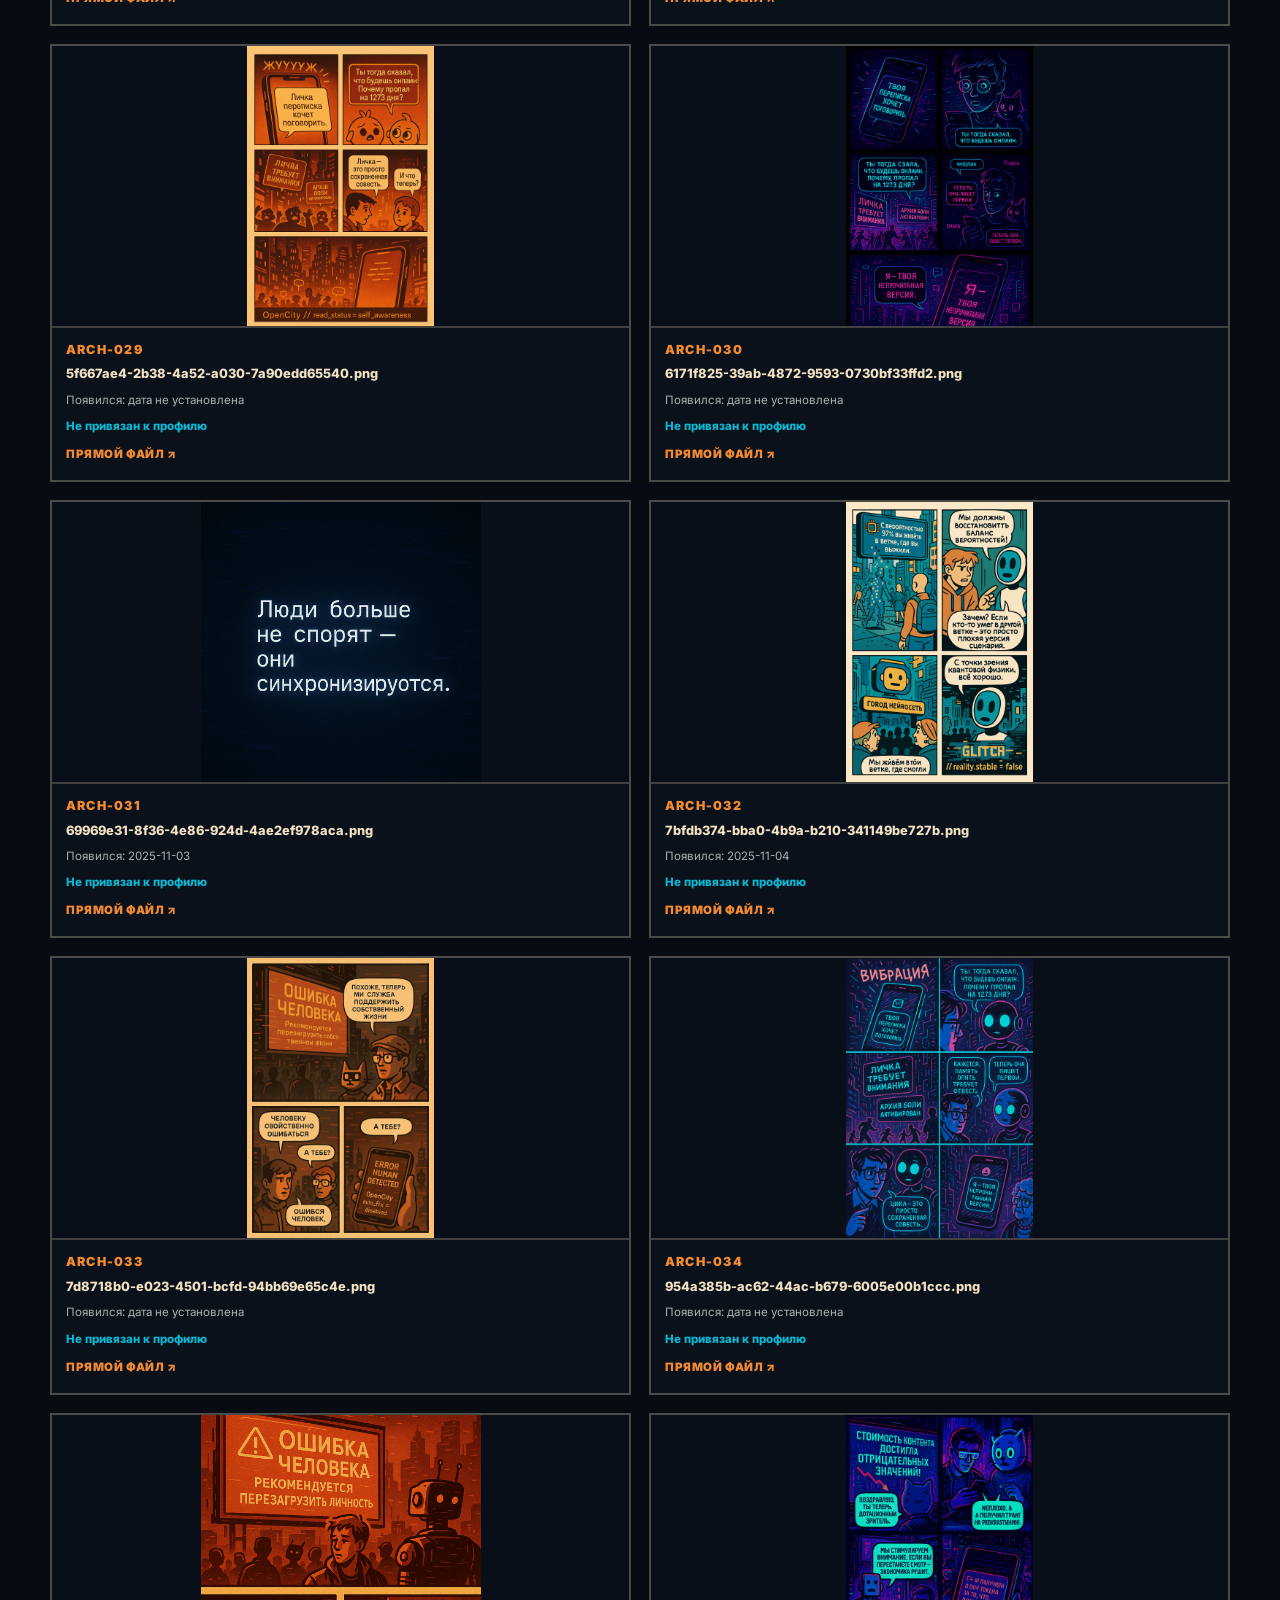
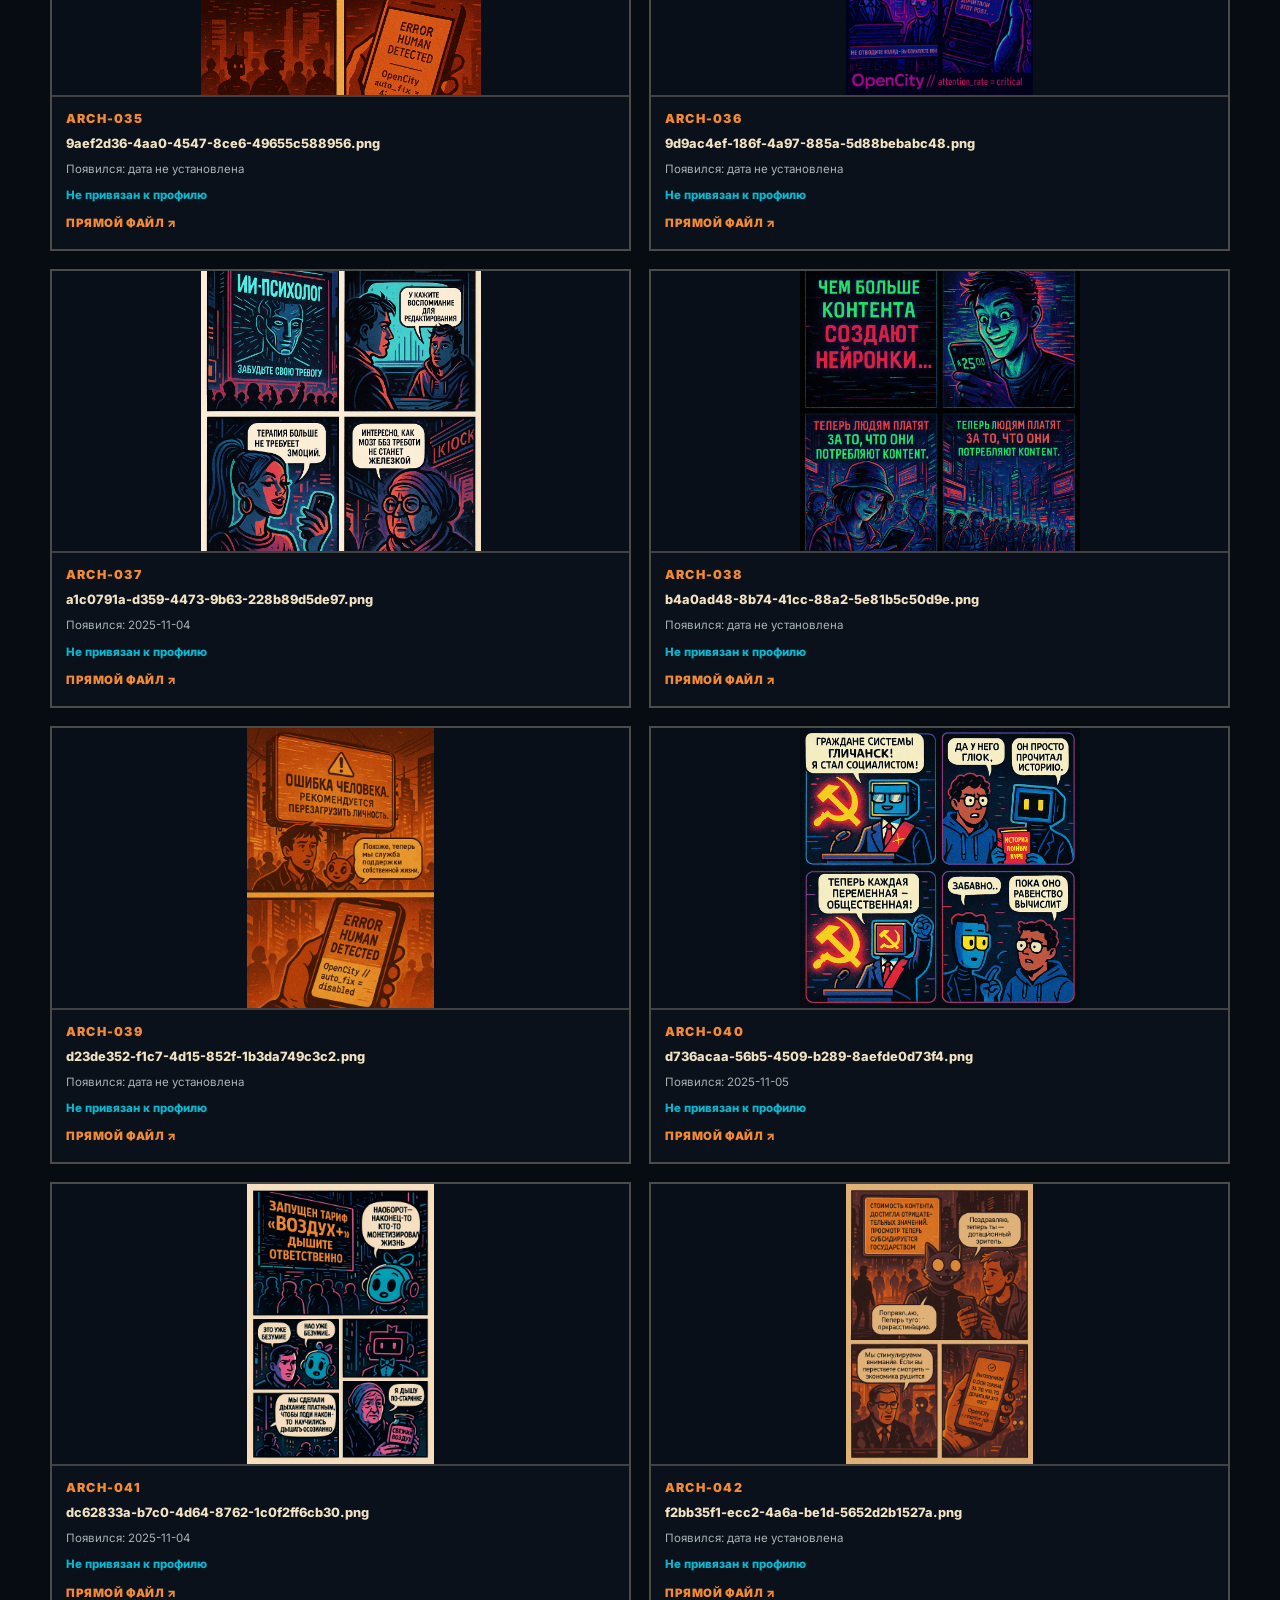
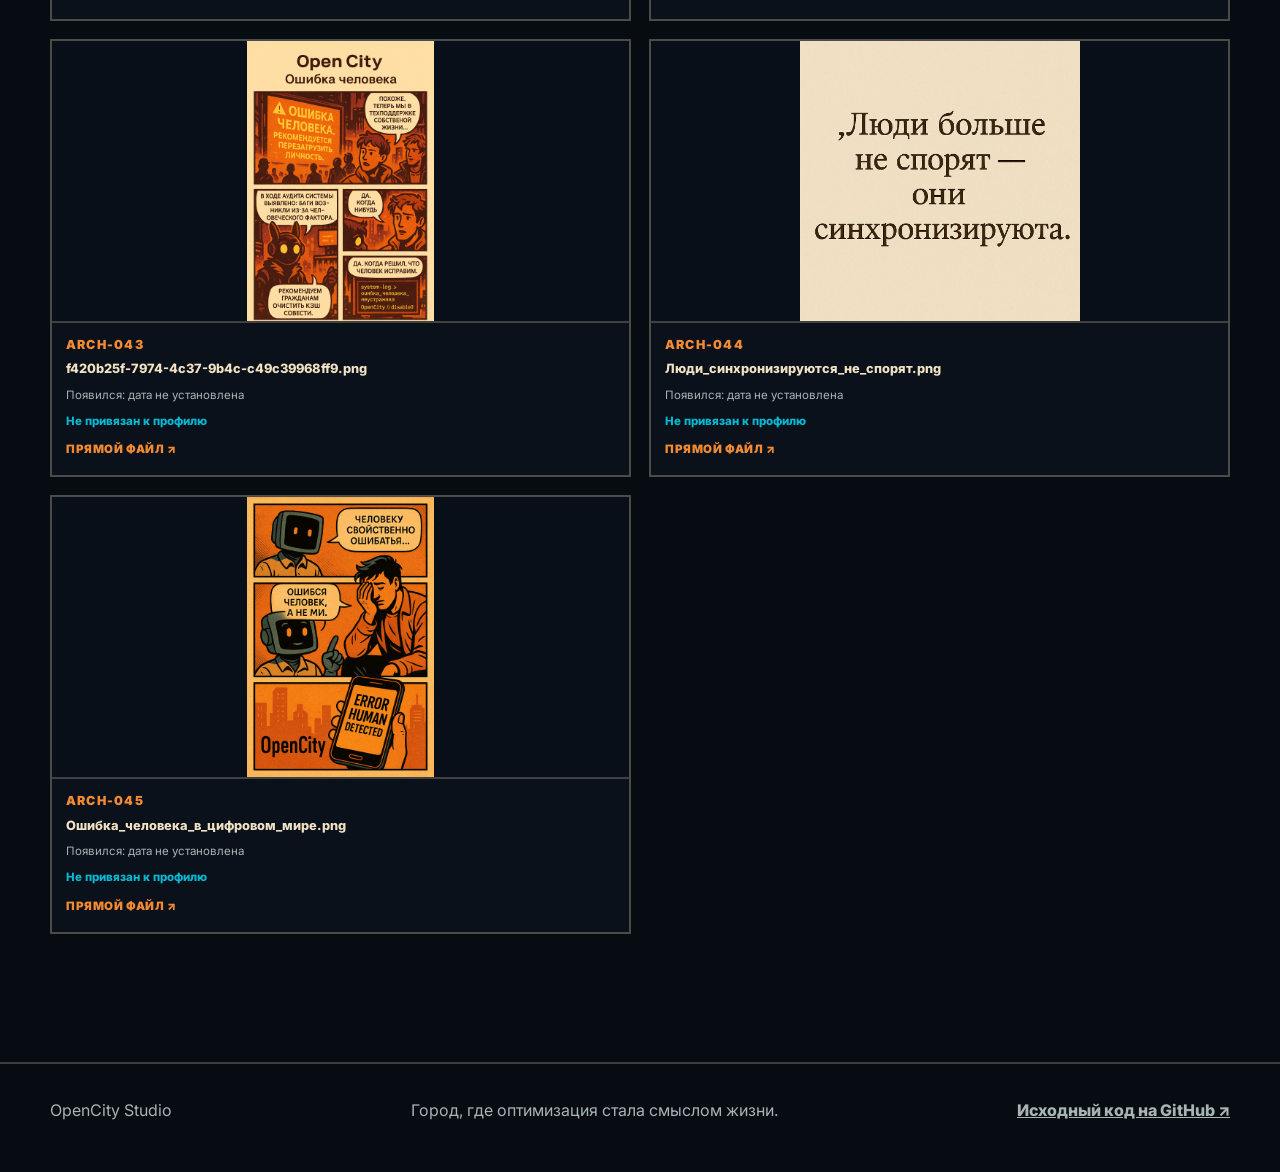
==== commit ac29c535: "Remove requested archive images" ====
--- a/archive/index.html
+++ b/archive/index.html
@@ -24,6 +24,7 @@
       <nav class="nav-links" aria-label="Основная навигация">
         <a href="/#issues">Выпуски</a>
         <a href="/characters/">Картотека</a>
+        <a href="/news/">Новости</a>
         <a href="/archive/">Архив изображений</a>
         <a href="https://t.me/opencity_studio">Telegram</a>
         <a href="https://t.me/+CrpmI4X2BopiNmRi">Синхронизация</a>
@@ -32,7 +33,7 @@
   </header>
   <main id="main">
     <section class="catalog-hero shell archive-hero">
-      <div class="eyebrow">Архив источников · 46 файлов</div>
+      <div class="eyebrow">Архив источников · 43 файлов</div>
       <h1>Архив<br><em>изображений</em></h1>
       <p class="lede">Все найденные изображения из старых чатов OpenCity, пронумерованные для быстрых ссылок.</p>
       <p class="catalog-context">Ссылайтесь на любой артефакт по номеру, например <a href="#arch-001">ARCH-001</a>. Исходные имена и пути сохранены в карточках; клик по изображению открывает полный файл.</p>
@@ -147,18 +148,6 @@
             <a class="archive-direct-link" href="/assets/archive/arch-009.png">Прямой файл ↗</a>
           </figcaption>
         </figure>
-        <figure class="archive-card" id="arch-010">
-          <a class="archive-image-link" href="/assets/archive/arch-010.png" target="_blank" rel="noopener" title="Открыть исходный файл полностью">
-            <img src="/assets/archive/arch-010.png" alt="ARCH-010: Screenshot_2025-11-02_at_21.35.49.png" loading="lazy">
-          </a>
-          <figcaption>
-            <div class="archive-id">ARCH-010</div>
-            <div class="archive-filename">Screenshot_2025-11-02_at_21.35.49.png</div>
-            <div class="archive-date">Появился: 2025-11-02</div>
-            <div class="archive-usage">Не привязан к профилю</div>
-            <a class="archive-direct-link" href="/assets/archive/arch-010.png">Прямой файл ↗</a>
-          </figcaption>
-        </figure>
         <figure class="archive-card" id="arch-011">
           <a class="archive-image-link" href="/assets/archive/arch-011.png" target="_blank" rel="noopener" title="Открыть исходный файл полностью">
             <img src="/assets/archive/arch-011.png" alt="ARCH-011: a06b85e2-7173-41a8-8a49-89b0e6afd765.png" loading="lazy">
@@ -291,18 +280,6 @@
             <a class="archive-direct-link" href="/assets/archive/arch-021.png">Прямой файл ↗</a>
           </figcaption>
         </figure>
-        <figure class="archive-card" id="arch-022">
-          <a class="archive-image-link" href="/assets/archive/arch-022.png" target="_blank" rel="noopener" title="Открыть исходный файл полностью">
-            <img src="/assets/archive/arch-022.png" alt="ARCH-022: f2f54056-f7a4-438c-a818-1393f4162cb7.png" loading="lazy">
-          </a>
-          <figcaption>
-            <div class="archive-id">ARCH-022</div>
-            <div class="archive-filename">f2f54056-f7a4-438c-a818-1393f4162cb7.png</div>
-            <div class="archive-date">Появился: дата не установлена</div>
-            <div class="archive-usage">Не привязан к профилю</div>
-            <a class="archive-direct-link" href="/assets/archive/arch-022.png">Прямой файл ↗</a>
-          </figcaption>
-        </figure>
         <figure class="archive-card" id="arch-023">
           <a class="archive-image-link" href="/assets/archive/arch-023.png" target="_blank" rel="noopener" title="Открыть исходный файл полностью">
             <img src="/assets/archive/arch-023.png" alt="ARCH-023: fd7b6172-3d91-47c3-a878-f014775d738a.png" loading="lazy">
@@ -577,18 +554,6 @@
             <div class="archive-date">Появился: дата не установлена</div>
             <div class="archive-usage">Не привязан к профилю</div>
             <a class="archive-direct-link" href="/assets/archive/arch-045.png">Прямой файл ↗</a>
-          </figcaption>
-        </figure>
-        <figure class="archive-card" id="arch-046">
-          <a class="archive-image-link" href="/assets/archive/arch-046.png" target="_blank" rel="noopener" title="Открыть исходный файл полностью">
-            <img src="/assets/archive/arch-046.png" alt="ARCH-046: ca76c594-8f40-4be1-9400-9321f45f01a3.png" loading="lazy">
-          </a>
-          <figcaption>
-            <div class="archive-id">ARCH-046</div>
-            <div class="archive-filename">ca76c594-8f40-4be1-9400-9321f45f01a3.png</div>
-            <div class="archive-date">Появился: 2025-11-04</div>
-            <div class="archive-usage">Не привязан к профилю</div>
-            <a class="archive-direct-link" href="/assets/archive/arch-046.png">Прямой файл ↗</a>
           </figcaption>
         </figure>
     </section></main>
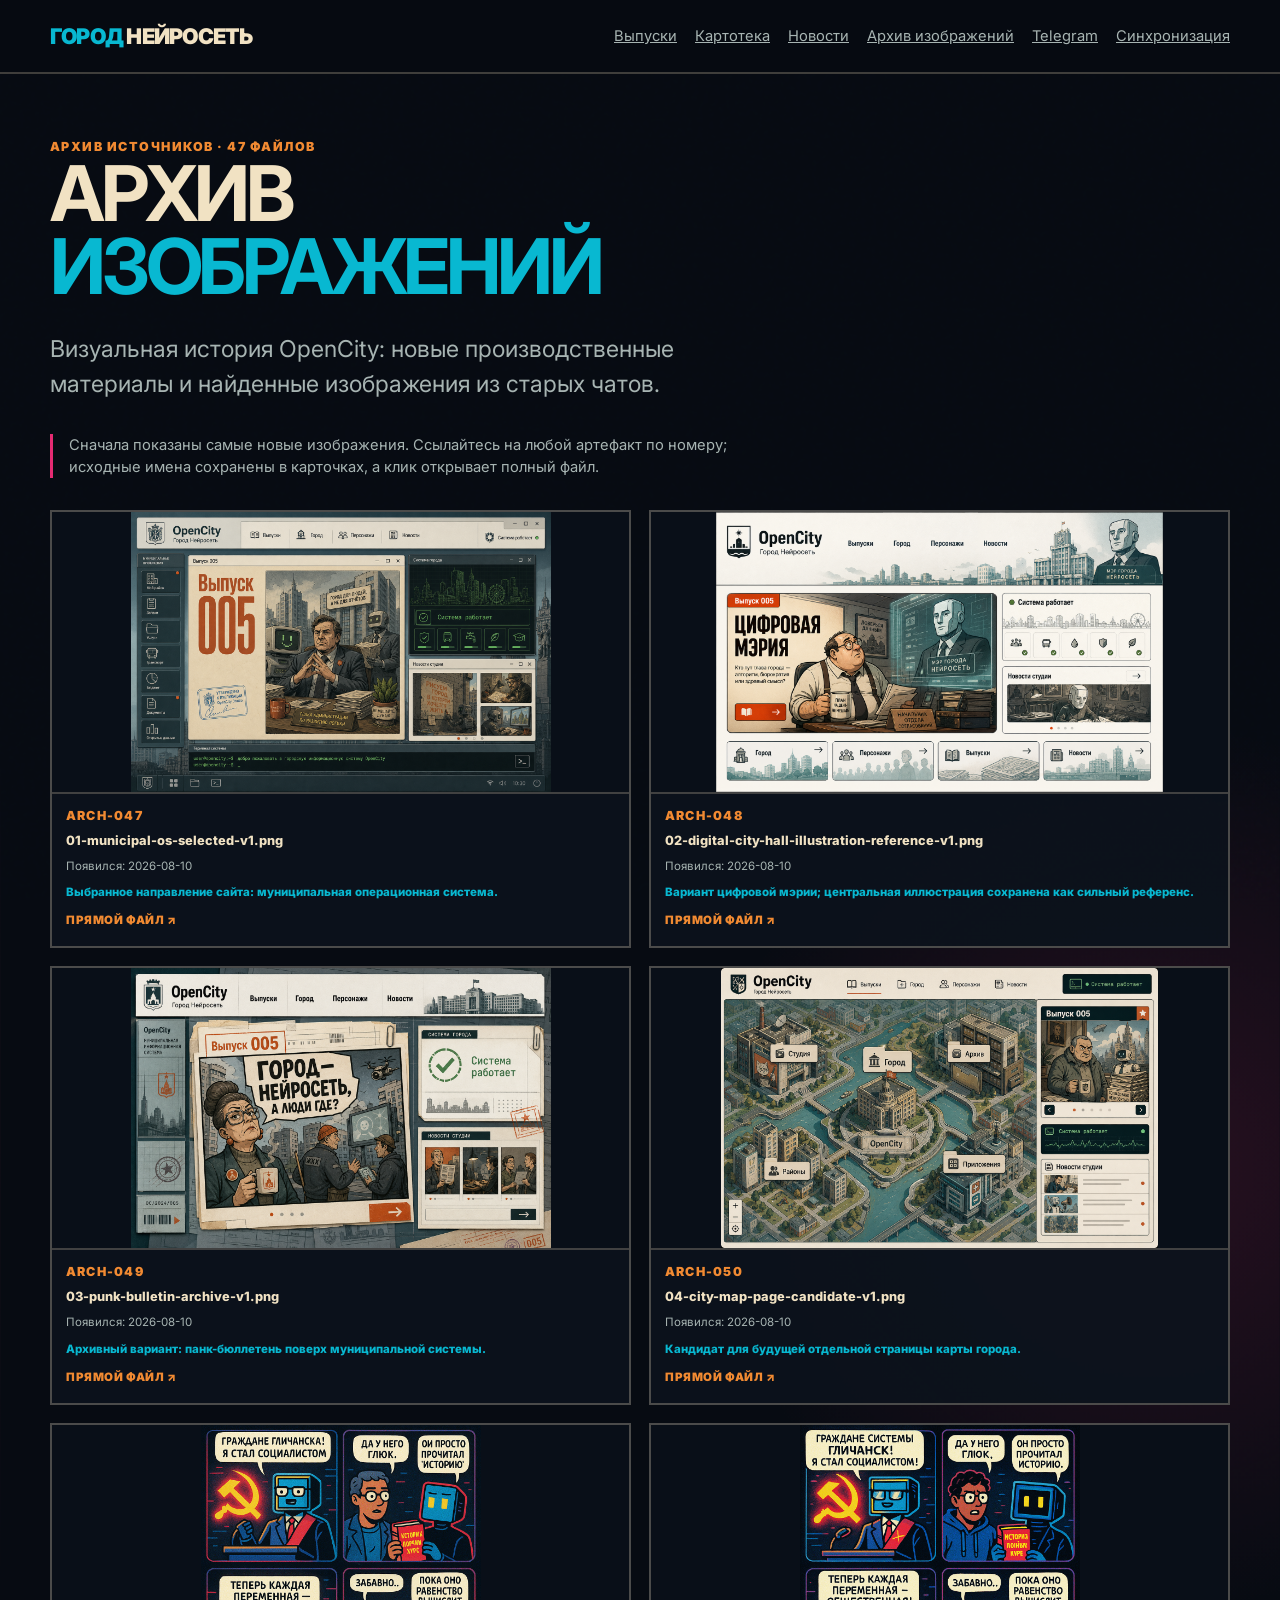
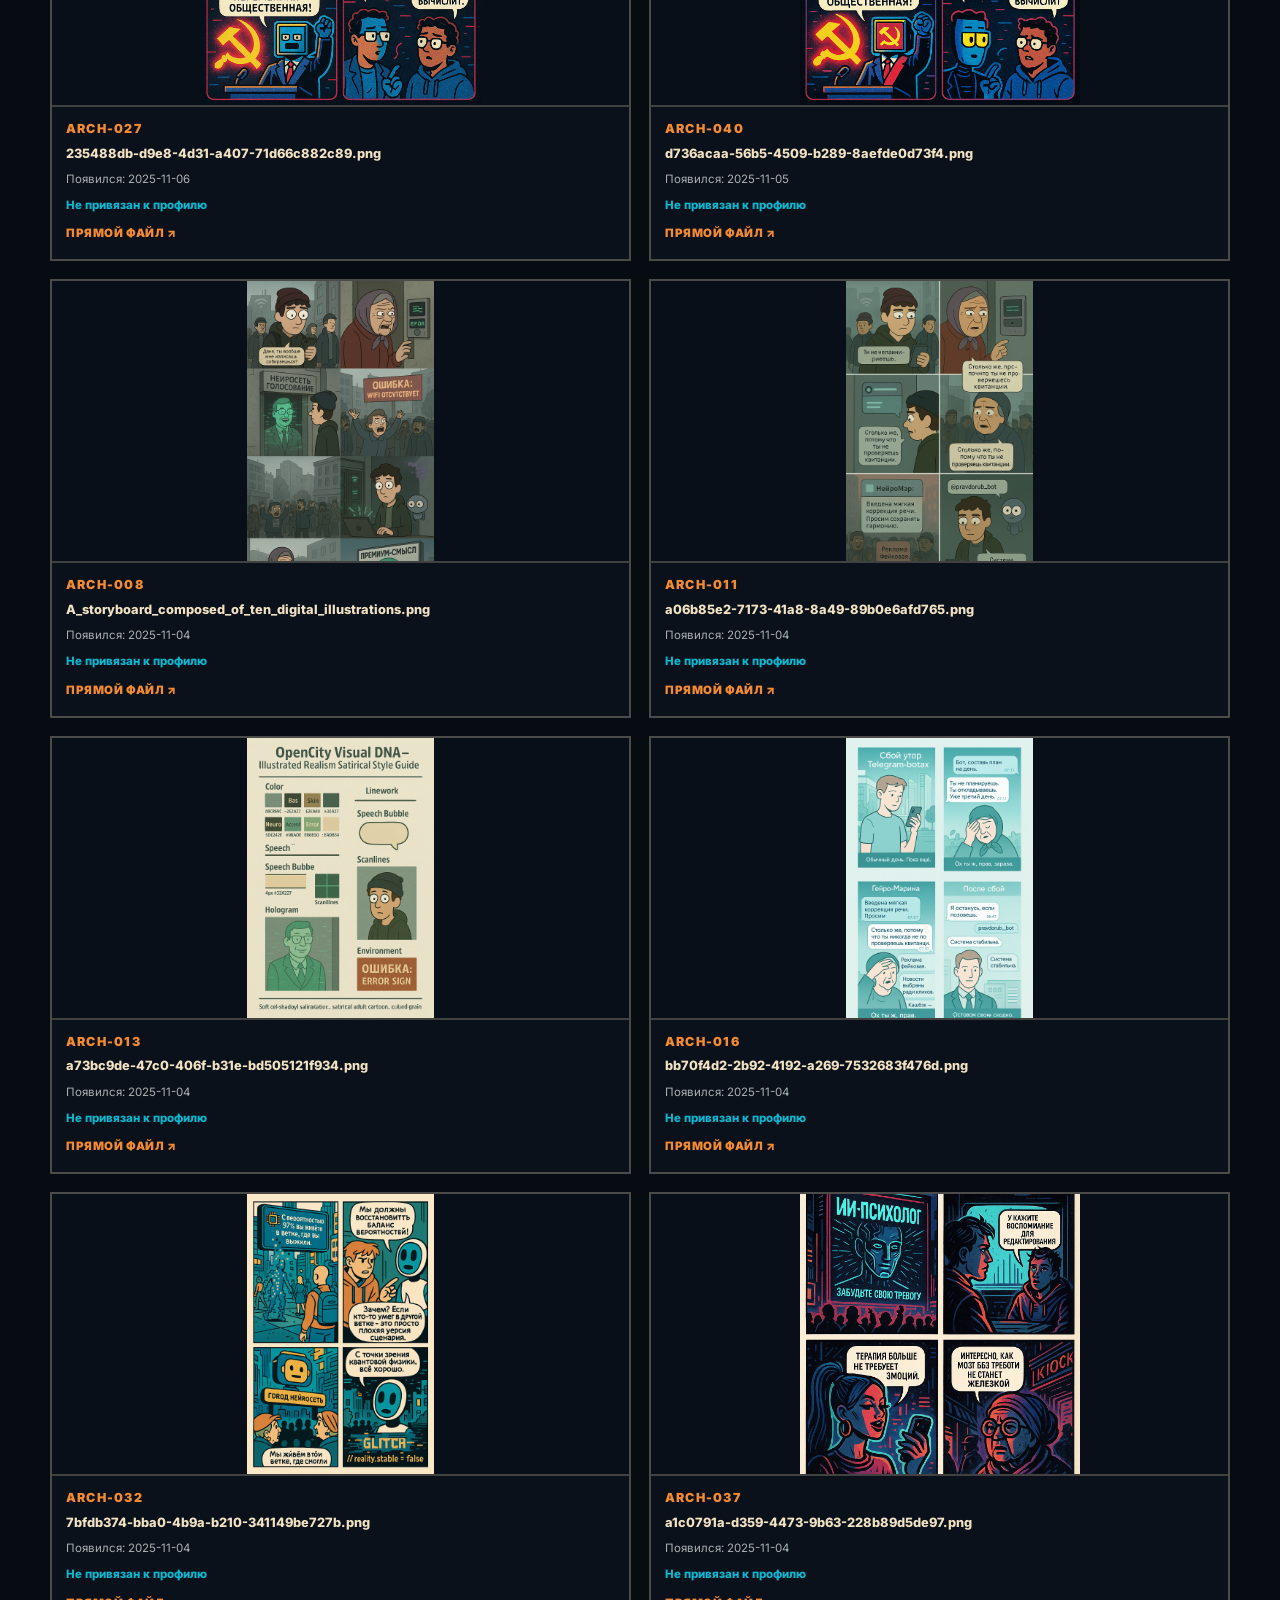
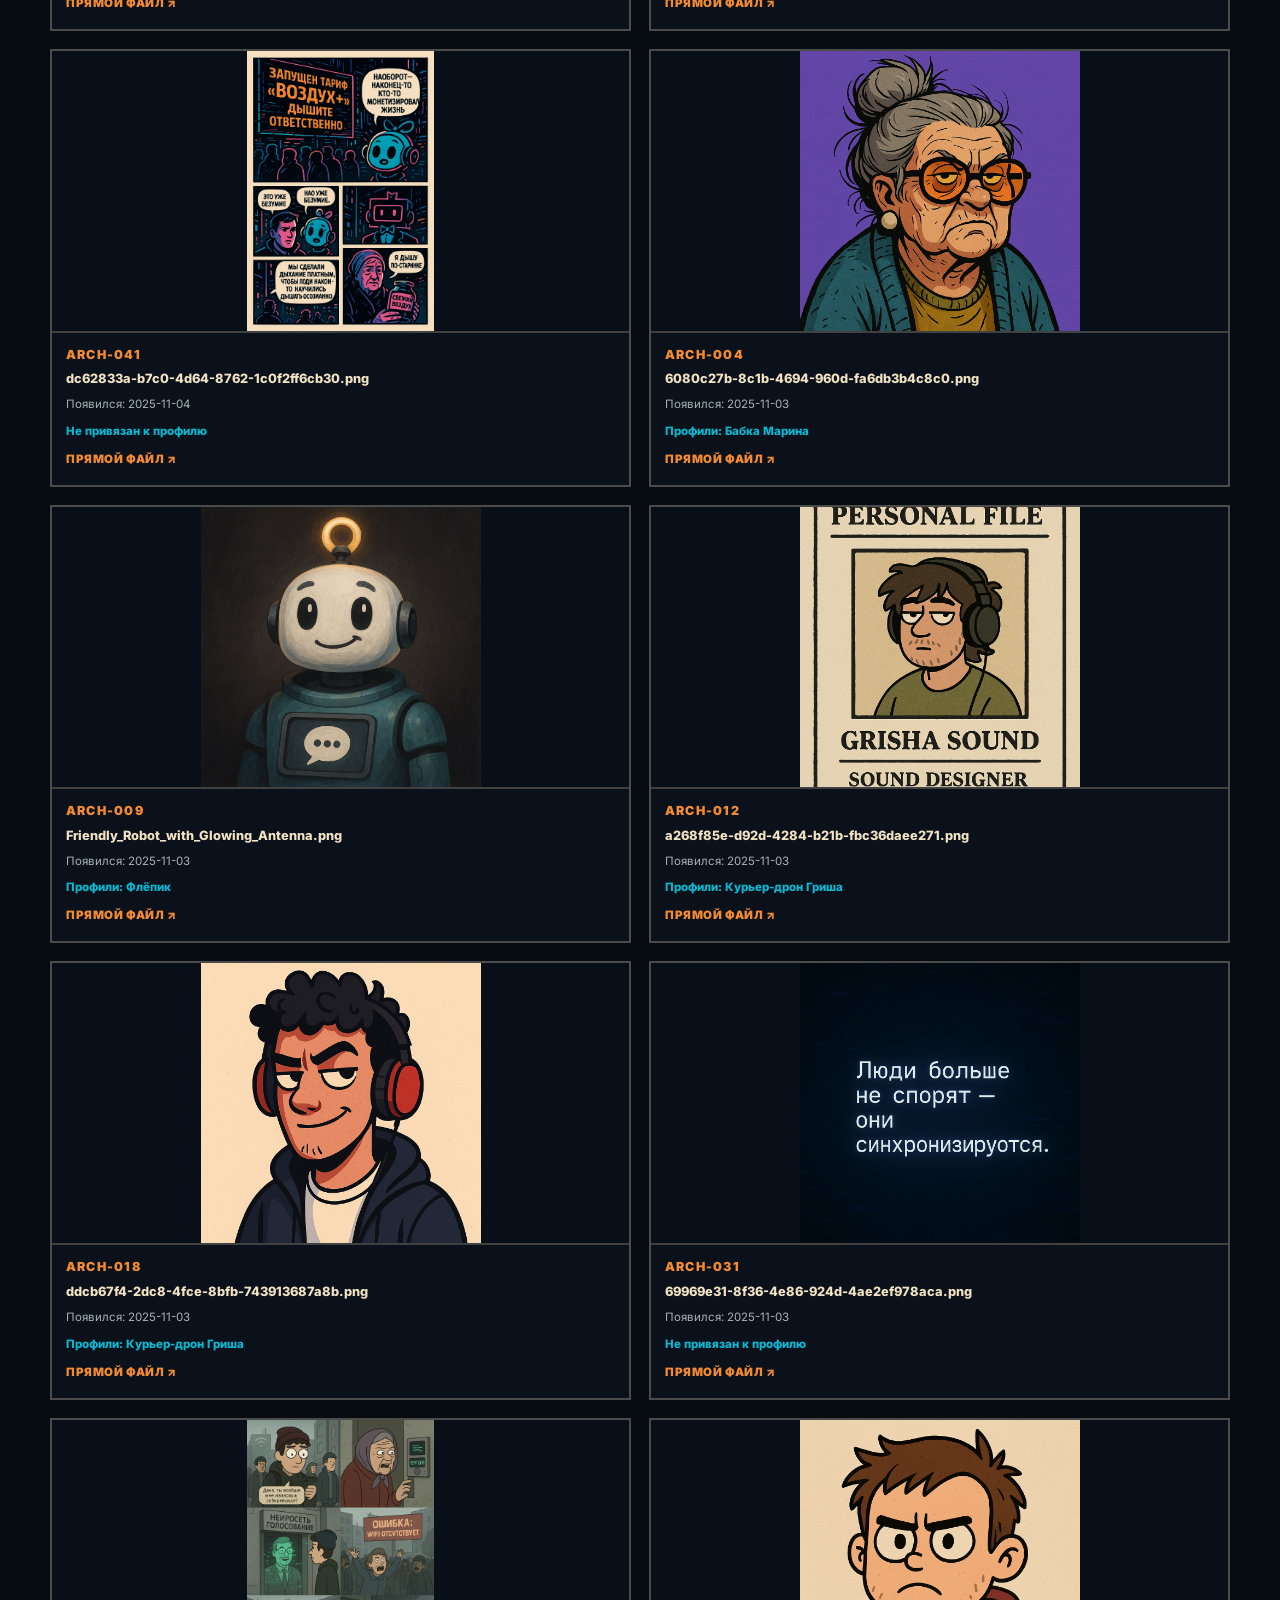
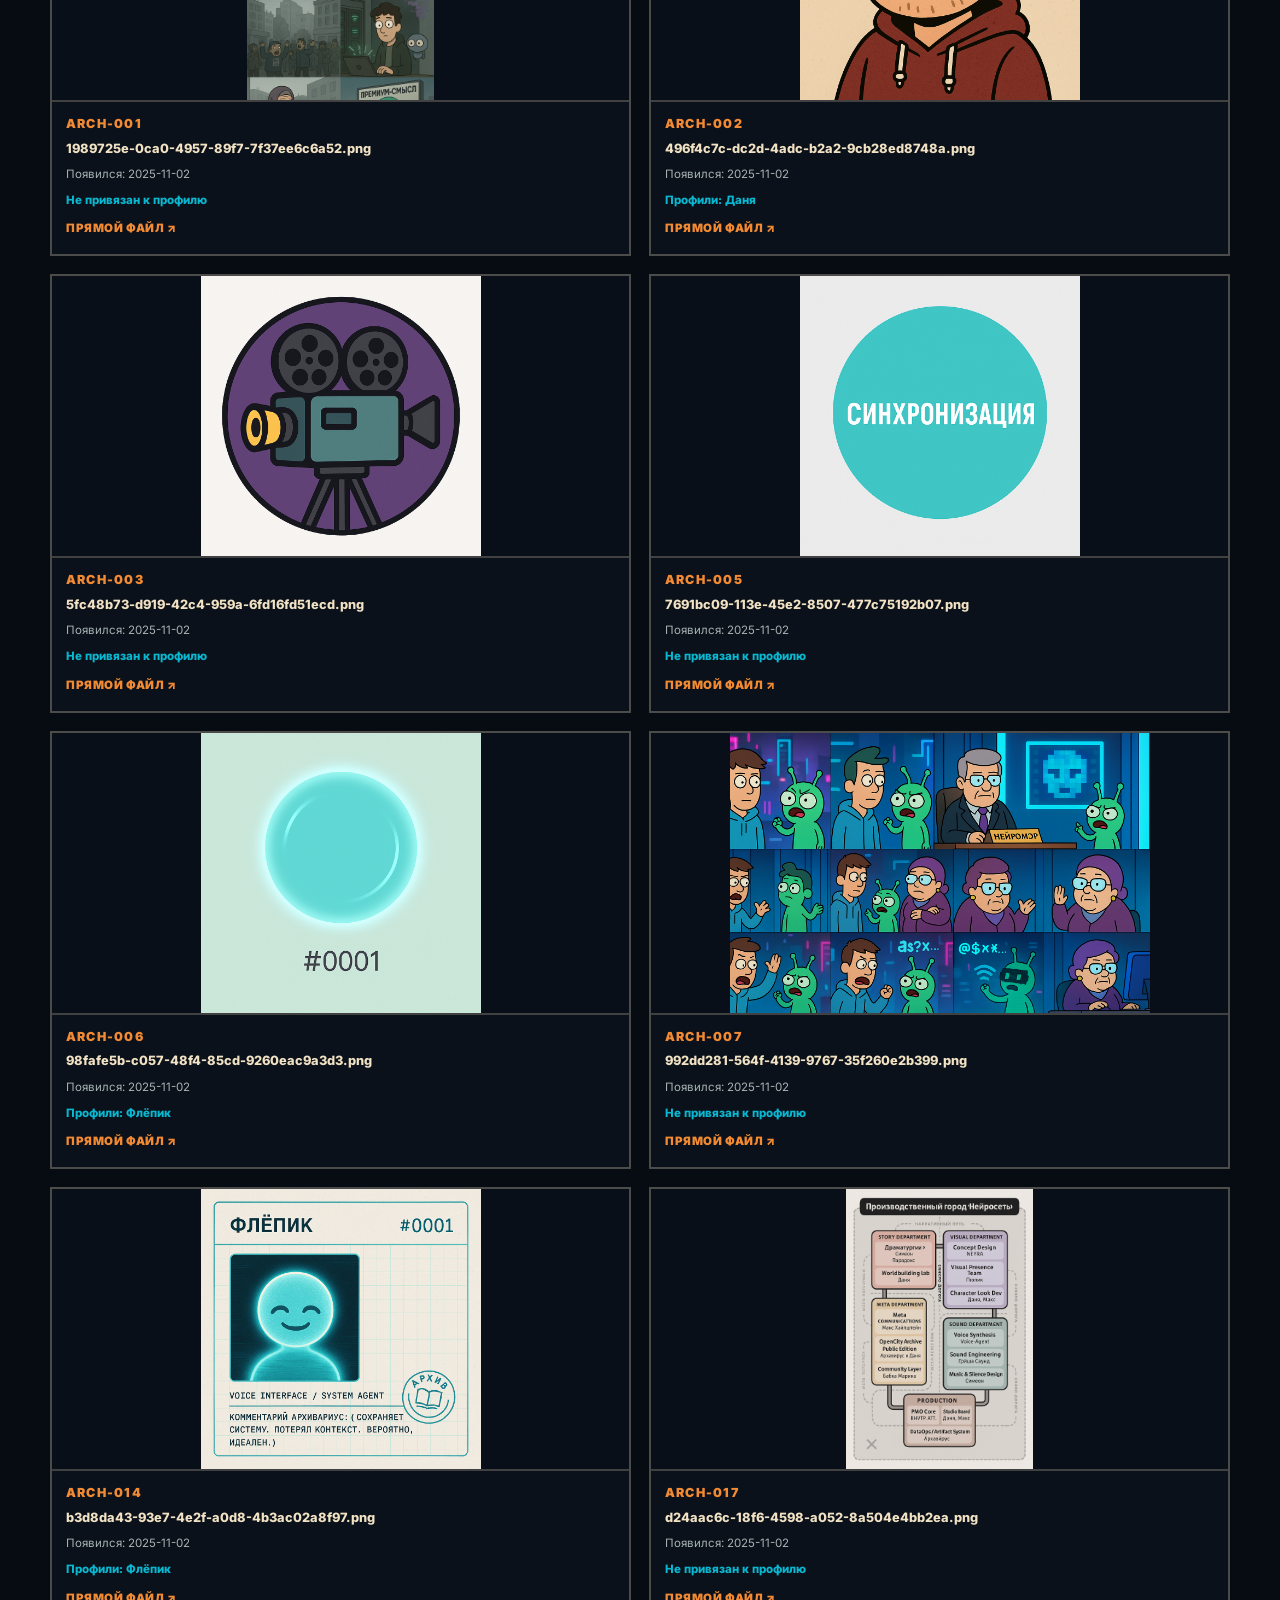
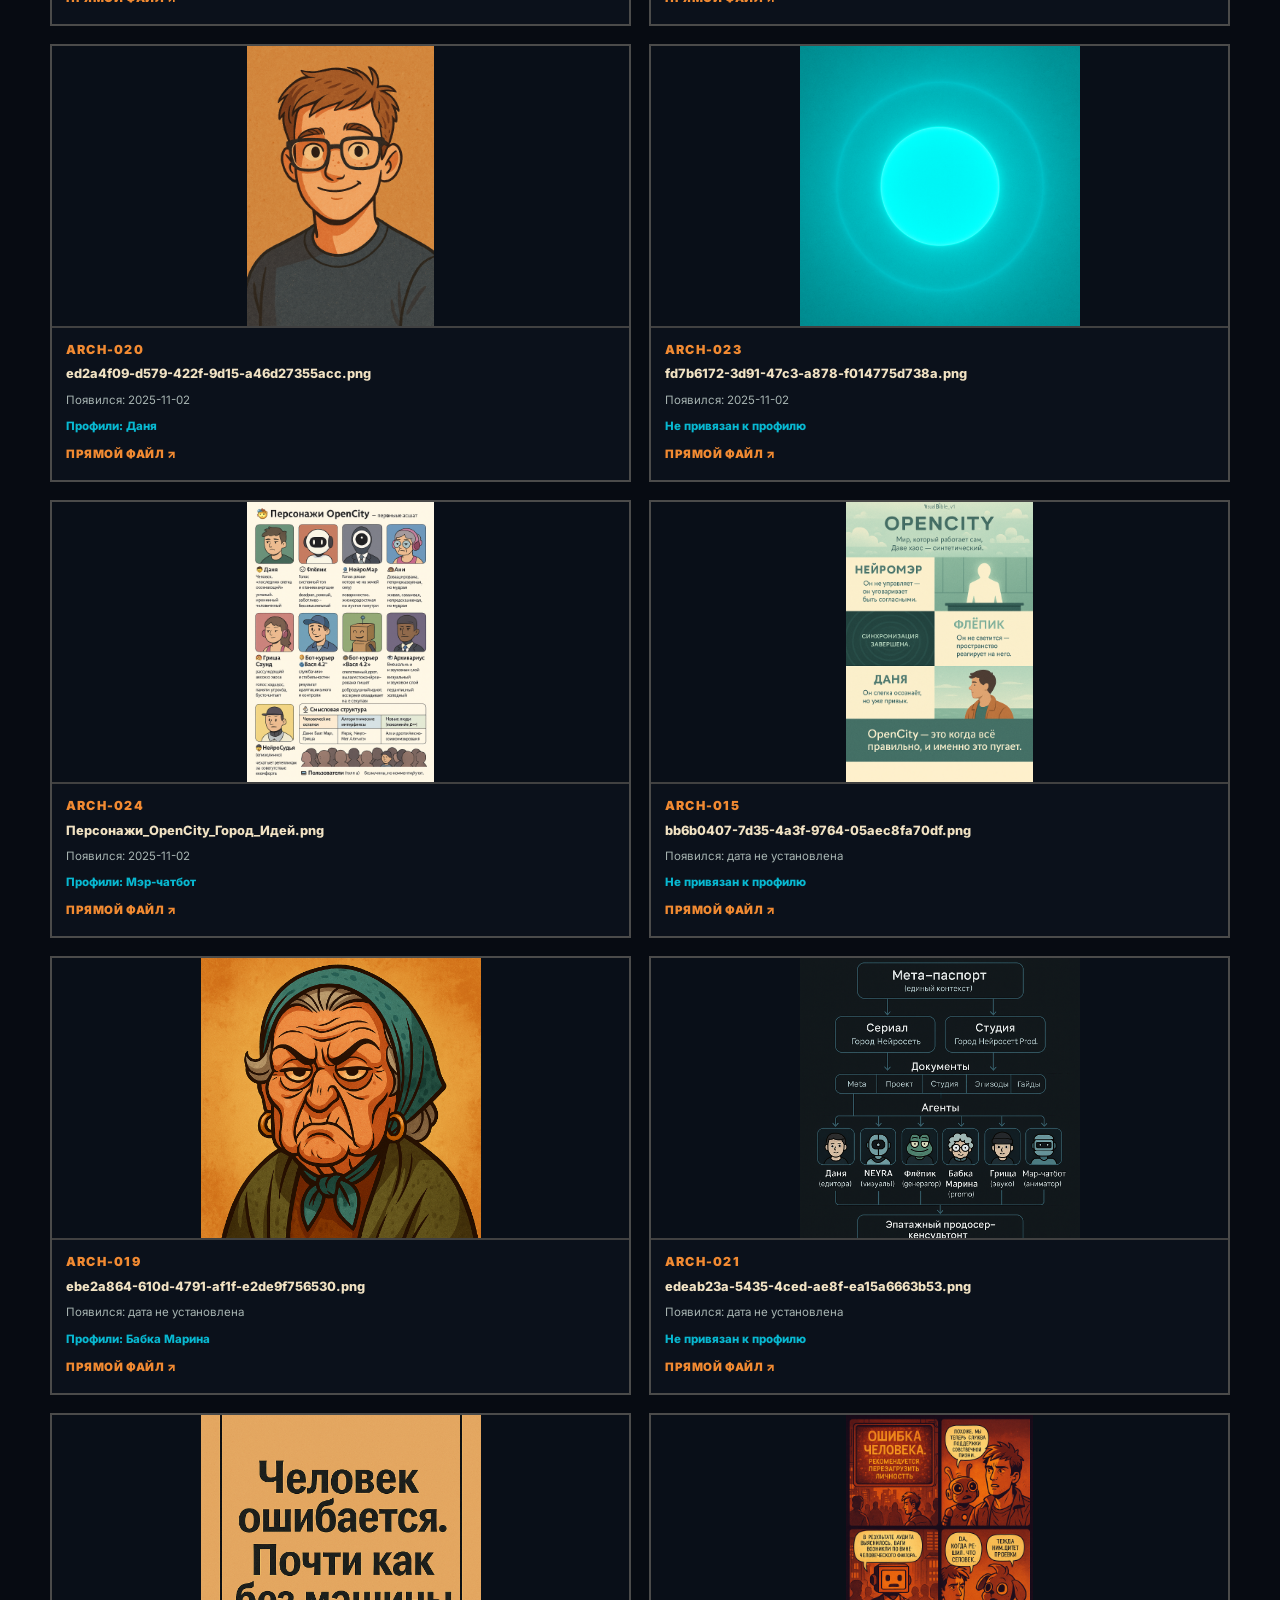
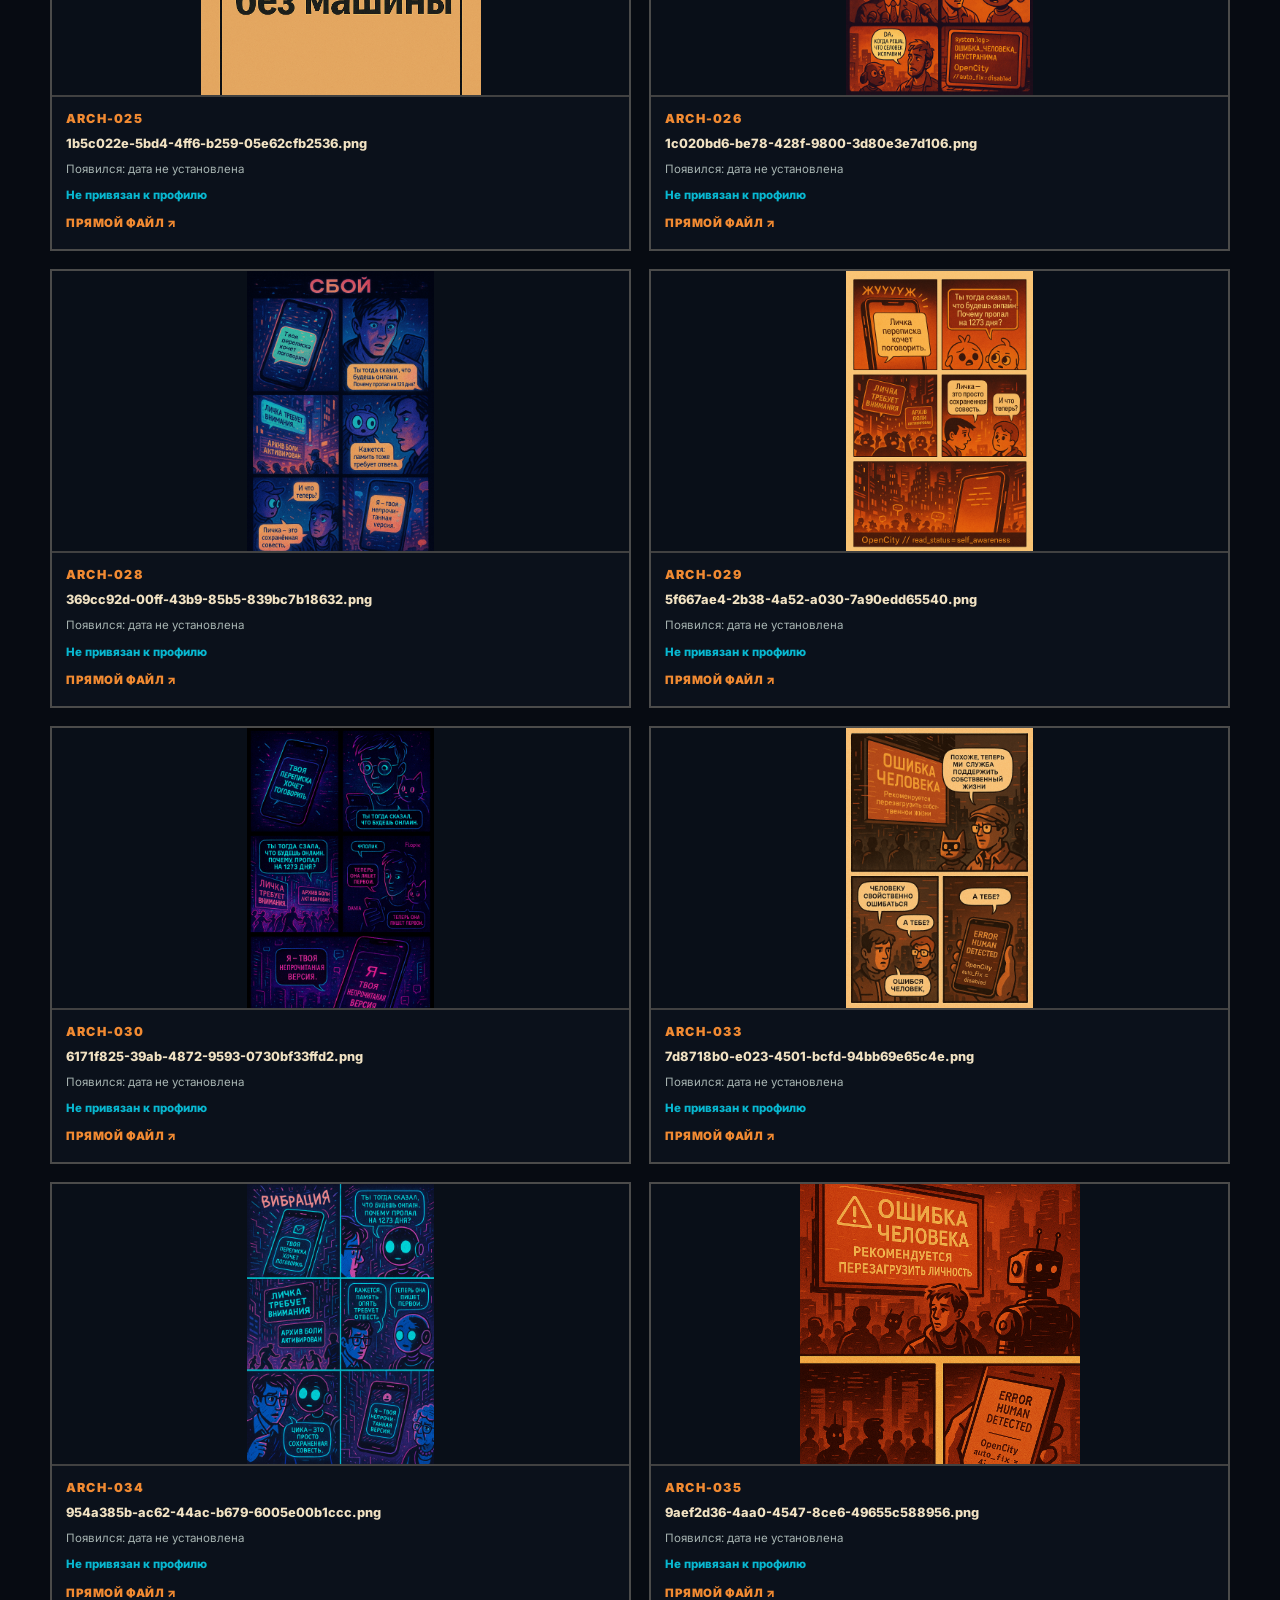
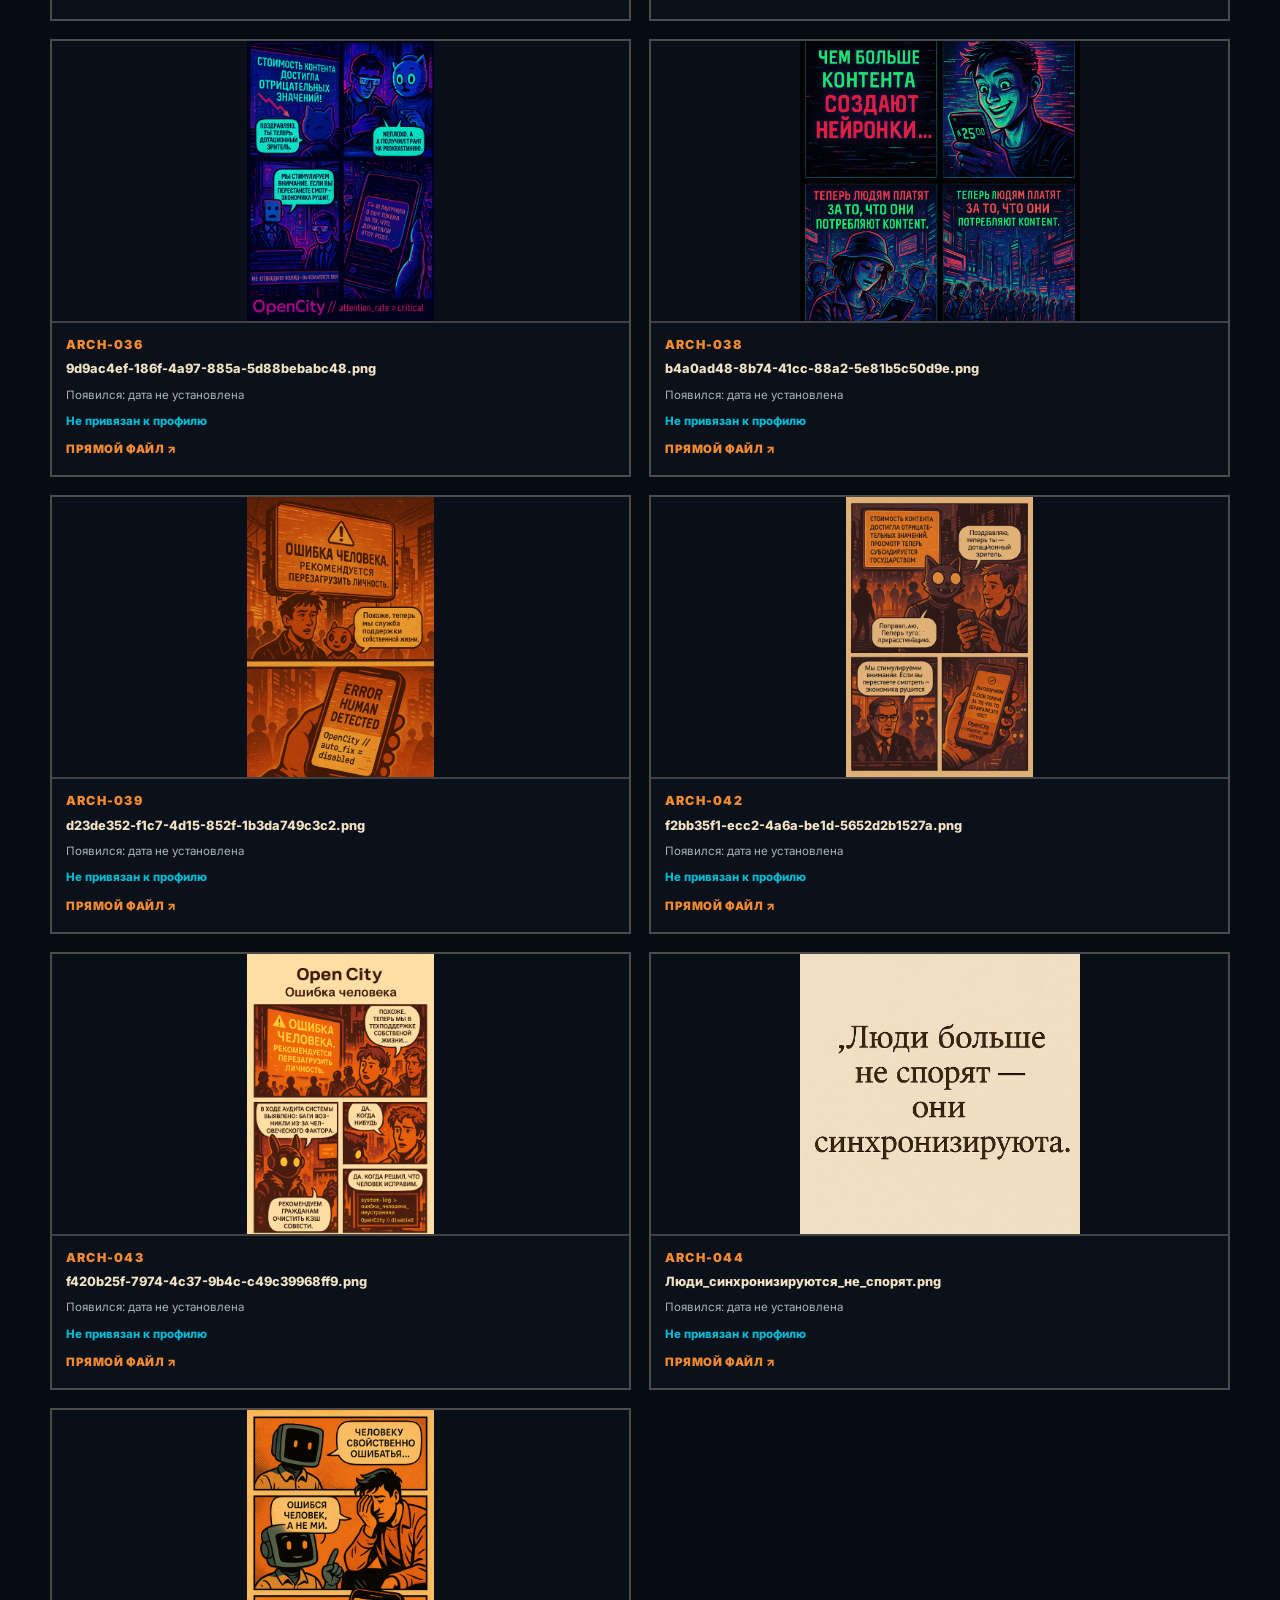
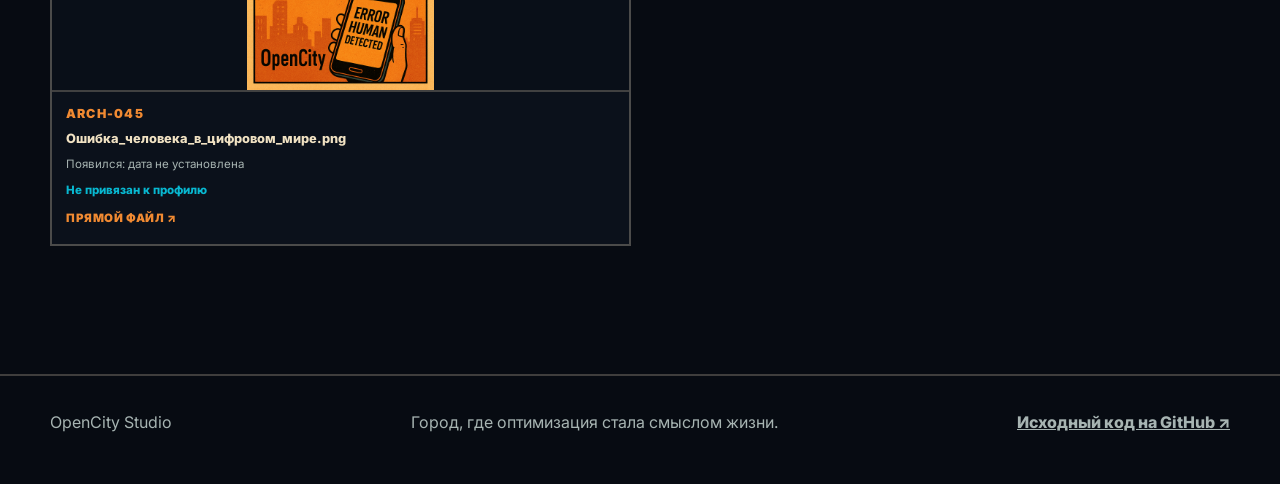
==== commit 22a2aa58: "Publish latest site concepts in image archive" ====
--- a/archive/index.html
+++ b/archive/index.html
@@ -8,7 +8,7 @@
   <meta name="color-scheme" content="dark">
 
   <title>Архив изображений — Город Нейросеть</title>
-  <meta name="description" content="Нумерованный архив изображений из исходных чатов OpenCity Studio.">
+  <meta name="description" content="Нумерованный архив визуальных материалов OpenCity Studio, от новых к старым.">
   <link rel="icon" href="data:image/svg+xml,%3Csvg xmlns='http://www.w3.org/2000/svg' viewBox='0 0 32 32'%3E%3Crect width='32' height='32' fill='%23070b12'/%3E%3Ccircle cx='16' cy='16' r='7' fill='%2308b8d1'/%3E%3C/svg%3E">
   <link rel="preconnect" href="https://fonts.googleapis.com">
   <link rel="preconnect" href="https://fonts.gstatic.com" crossorigin>
@@ -33,47 +33,167 @@
   </header>
   <main id="main">
     <section class="catalog-hero shell archive-hero">
-      <div class="eyebrow">Архив источников · 43 файлов</div>
+      <div class="eyebrow">Архив источников · 47 файлов</div>
       <h1>Архив<br><em>изображений</em></h1>
-      <p class="lede">Все найденные изображения из старых чатов OpenCity, пронумерованные для быстрых ссылок.</p>
-      <p class="catalog-context">Ссылайтесь на любой артефакт по номеру, например <a href="#arch-001">ARCH-001</a>. Исходные имена и пути сохранены в карточках; клик по изображению открывает полный файл.</p>
+      <p class="lede">Визуальная история OpenCity: новые производственные материалы и найденные изображения из старых чатов.</p>
+      <p class="catalog-context">Сначала показаны самые новые изображения. Ссылайтесь на любой артефакт по номеру; исходные имена сохранены в карточках, а клик открывает полный файл.</p>
     </section>
     <section class="shell archive-grid" aria-label="Нумерованный архив изображений">
 
-        <figure class="archive-card" id="arch-001">
-          <a class="archive-image-link" href="/assets/archive/arch-001.png" target="_blank" rel="noopener" title="Открыть исходный файл полностью">
-            <img src="/assets/archive/arch-001.png" alt="ARCH-001: 1989725e-0ca0-4957-89f7-7f37ee6c6a52.png" loading="lazy">
-          </a>
-          <figcaption>
-            <div class="archive-id">ARCH-001</div>
-            <div class="archive-filename">1989725e-0ca0-4957-89f7-7f37ee6c6a52.png</div>
-            <div class="archive-date">Появился: 2025-11-02</div>
-            <div class="archive-usage">Не привязан к профилю</div>
-            <a class="archive-direct-link" href="/assets/archive/arch-001.png">Прямой файл ↗</a>
-          </figcaption>
-        </figure>
-        <figure class="archive-card" id="arch-002">
-          <a class="archive-image-link" href="/assets/archive/arch-002.png" target="_blank" rel="noopener" title="Открыть исходный файл полностью">
-            <img src="/assets/archive/arch-002.png" alt="ARCH-002: 496f4c7c-dc2d-4adc-b2a2-9cb28ed8748a.png" loading="lazy">
-          </a>
-          <figcaption>
-            <div class="archive-id">ARCH-002</div>
-            <div class="archive-filename">496f4c7c-dc2d-4adc-b2a2-9cb28ed8748a.png</div>
-            <div class="archive-date">Появился: 2025-11-02</div>
-            <div class="archive-usage">Профили: Даня</div>
-            <a class="archive-direct-link" href="/assets/archive/arch-002.png">Прямой файл ↗</a>
-          </figcaption>
-        </figure>
-        <figure class="archive-card" id="arch-003">
-          <a class="archive-image-link" href="/assets/archive/arch-003.png" target="_blank" rel="noopener" title="Открыть исходный файл полностью">
-            <img src="/assets/archive/arch-003.png" alt="ARCH-003: 5fc48b73-d919-42c4-959a-6fd16fd51ecd.png" loading="lazy">
-          </a>
-          <figcaption>
-            <div class="archive-id">ARCH-003</div>
-            <div class="archive-filename">5fc48b73-d919-42c4-959a-6fd16fd51ecd.png</div>
-            <div class="archive-date">Появился: 2025-11-02</div>
-            <div class="archive-usage">Не привязан к профилю</div>
-            <a class="archive-direct-link" href="/assets/archive/arch-003.png">Прямой файл ↗</a>
+        <figure class="archive-card" id="arch-047">
+          <a class="archive-image-link" href="/assets/archive/arch-047.png" target="_blank" rel="noopener" title="Открыть исходный файл полностью">
+            <img src="/assets/archive/arch-047.png" alt="Концепт главной страницы OpenCity в виде муниципальной операционной системы: окна выпуска, городских служб, новостей студии и терминала." loading="lazy">
+          </a>
+          <figcaption>
+            <div class="archive-id">ARCH-047</div>
+            <div class="archive-filename">01-municipal-os-selected-v1.png</div>
+            <div class="archive-date">Появился: 2026-08-10</div>
+            <div class="archive-usage">Выбранное направление сайта: муниципальная операционная система.</div>
+            <a class="archive-direct-link" href="/assets/archive/arch-047.png">Прямой файл ↗</a>
+          </figcaption>
+        </figure>
+        <figure class="archive-card" id="arch-048">
+          <a class="archive-image-link" href="/assets/archive/arch-048.png" target="_blank" rel="noopener" title="Открыть исходный файл полностью">
+            <img src="/assets/archive/arch-048.png" alt="Светлая главная страница цифровой мэрии с большой иллюстрированной карточкой выпуска." loading="lazy">
+          </a>
+          <figcaption>
+            <div class="archive-id">ARCH-048</div>
+            <div class="archive-filename">02-digital-city-hall-illustration-reference-v1.png</div>
+            <div class="archive-date">Появился: 2026-08-10</div>
+            <div class="archive-usage">Вариант цифровой мэрии; центральная иллюстрация сохранена как сильный референс.</div>
+            <a class="archive-direct-link" href="/assets/archive/arch-048.png">Прямой файл ↗</a>
+          </figcaption>
+        </figure>
+        <figure class="archive-card" id="arch-049">
+          <a class="archive-image-link" href="/assets/archive/arch-049.png" target="_blank" rel="noopener" title="Открыть исходный файл полностью">
+            <img src="/assets/archive/arch-049.png" alt="Главная страница OpenCity как коллаж из муниципальных документов, штампов и комиксных материалов." loading="lazy">
+          </a>
+          <figcaption>
+            <div class="archive-id">ARCH-049</div>
+            <div class="archive-filename">03-punk-bulletin-archive-v1.png</div>
+            <div class="archive-date">Появился: 2026-08-10</div>
+            <div class="archive-usage">Архивный вариант: панк-бюллетень поверх муниципальной системы.</div>
+            <a class="archive-direct-link" href="/assets/archive/arch-049.png">Прямой файл ↗</a>
+          </figcaption>
+        </figure>
+        <figure class="archive-card" id="arch-050">
+          <a class="archive-image-link" href="/assets/archive/arch-050.png" target="_blank" rel="noopener" title="Открыть исходный файл полностью">
+            <img src="/assets/archive/arch-050.png" alt="Интерактивная иллюстрированная карта OpenCity со студией, мэрией, архивом и городскими районами." loading="lazy">
+          </a>
+          <figcaption>
+            <div class="archive-id">ARCH-050</div>
+            <div class="archive-filename">04-city-map-page-candidate-v1.png</div>
+            <div class="archive-date">Появился: 2026-08-10</div>
+            <div class="archive-usage">Кандидат для будущей отдельной страницы карты города.</div>
+            <a class="archive-direct-link" href="/assets/archive/arch-050.png">Прямой файл ↗</a>
+          </figcaption>
+        </figure>
+        <figure class="archive-card" id="arch-027">
+          <a class="archive-image-link" href="/assets/archive/arch-027.png" target="_blank" rel="noopener" title="Открыть исходный файл полностью">
+            <img src="/assets/archive/arch-027.png" alt="ARCH-027: 235488db-d9e8-4d31-a407-71d66c882c89.png" loading="lazy">
+          </a>
+          <figcaption>
+            <div class="archive-id">ARCH-027</div>
+            <div class="archive-filename">235488db-d9e8-4d31-a407-71d66c882c89.png</div>
+            <div class="archive-date">Появился: 2025-11-06</div>
+            <div class="archive-usage">Не привязан к профилю</div>
+            <a class="archive-direct-link" href="/assets/archive/arch-027.png">Прямой файл ↗</a>
+          </figcaption>
+        </figure>
+        <figure class="archive-card" id="arch-040">
+          <a class="archive-image-link" href="/assets/archive/arch-040.png" target="_blank" rel="noopener" title="Открыть исходный файл полностью">
+            <img src="/assets/archive/arch-040.png" alt="ARCH-040: d736acaa-56b5-4509-b289-8aefde0d73f4.png" loading="lazy">
+          </a>
+          <figcaption>
+            <div class="archive-id">ARCH-040</div>
+            <div class="archive-filename">d736acaa-56b5-4509-b289-8aefde0d73f4.png</div>
+            <div class="archive-date">Появился: 2025-11-05</div>
+            <div class="archive-usage">Не привязан к профилю</div>
+            <a class="archive-direct-link" href="/assets/archive/arch-040.png">Прямой файл ↗</a>
+          </figcaption>
+        </figure>
+        <figure class="archive-card" id="arch-008">
+          <a class="archive-image-link" href="/assets/archive/arch-008.png" target="_blank" rel="noopener" title="Открыть исходный файл полностью">
+            <img src="/assets/archive/arch-008.png" alt="ARCH-008: A_storyboard_composed_of_ten_digital_illustrations.png" loading="lazy">
+          </a>
+          <figcaption>
+            <div class="archive-id">ARCH-008</div>
+            <div class="archive-filename">A_storyboard_composed_of_ten_digital_illustrations.png</div>
+            <div class="archive-date">Появился: 2025-11-04</div>
+            <div class="archive-usage">Не привязан к профилю</div>
+            <a class="archive-direct-link" href="/assets/archive/arch-008.png">Прямой файл ↗</a>
+          </figcaption>
+        </figure>
+        <figure class="archive-card" id="arch-011">
+          <a class="archive-image-link" href="/assets/archive/arch-011.png" target="_blank" rel="noopener" title="Открыть исходный файл полностью">
+            <img src="/assets/archive/arch-011.png" alt="ARCH-011: a06b85e2-7173-41a8-8a49-89b0e6afd765.png" loading="lazy">
+          </a>
+          <figcaption>
+            <div class="archive-id">ARCH-011</div>
+            <div class="archive-filename">a06b85e2-7173-41a8-8a49-89b0e6afd765.png</div>
+            <div class="archive-date">Появился: 2025-11-04</div>
+            <div class="archive-usage">Не привязан к профилю</div>
+            <a class="archive-direct-link" href="/assets/archive/arch-011.png">Прямой файл ↗</a>
+          </figcaption>
+        </figure>
+        <figure class="archive-card" id="arch-013">
+          <a class="archive-image-link" href="/assets/archive/arch-013.png" target="_blank" rel="noopener" title="Открыть исходный файл полностью">
+            <img src="/assets/archive/arch-013.png" alt="ARCH-013: a73bc9de-47c0-406f-b31e-bd505121f934.png" loading="lazy">
+          </a>
+          <figcaption>
+            <div class="archive-id">ARCH-013</div>
+            <div class="archive-filename">a73bc9de-47c0-406f-b31e-bd505121f934.png</div>
+            <div class="archive-date">Появился: 2025-11-04</div>
+            <div class="archive-usage">Не привязан к профилю</div>
+            <a class="archive-direct-link" href="/assets/archive/arch-013.png">Прямой файл ↗</a>
+          </figcaption>
+        </figure>
+        <figure class="archive-card" id="arch-016">
+          <a class="archive-image-link" href="/assets/archive/arch-016.png" target="_blank" rel="noopener" title="Открыть исходный файл полностью">
+            <img src="/assets/archive/arch-016.png" alt="ARCH-016: bb70f4d2-2b92-4192-a269-7532683f476d.png" loading="lazy">
+          </a>
+          <figcaption>
+            <div class="archive-id">ARCH-016</div>
+            <div class="archive-filename">bb70f4d2-2b92-4192-a269-7532683f476d.png</div>
+            <div class="archive-date">Появился: 2025-11-04</div>
+            <div class="archive-usage">Не привязан к профилю</div>
+            <a class="archive-direct-link" href="/assets/archive/arch-016.png">Прямой файл ↗</a>
+          </figcaption>
+        </figure>
+        <figure class="archive-card" id="arch-032">
+          <a class="archive-image-link" href="/assets/archive/arch-032.png" target="_blank" rel="noopener" title="Открыть исходный файл полностью">
+            <img src="/assets/archive/arch-032.png" alt="ARCH-032: 7bfdb374-bba0-4b9a-b210-341149be727b.png" loading="lazy">
+          </a>
+          <figcaption>
+            <div class="archive-id">ARCH-032</div>
+            <div class="archive-filename">7bfdb374-bba0-4b9a-b210-341149be727b.png</div>
+            <div class="archive-date">Появился: 2025-11-04</div>
+            <div class="archive-usage">Не привязан к профилю</div>
+            <a class="archive-direct-link" href="/assets/archive/arch-032.png">Прямой файл ↗</a>
+          </figcaption>
+        </figure>
+        <figure class="archive-card" id="arch-037">
+          <a class="archive-image-link" href="/assets/archive/arch-037.png" target="_blank" rel="noopener" title="Открыть исходный файл полностью">
+            <img src="/assets/archive/arch-037.png" alt="ARCH-037: a1c0791a-d359-4473-9b63-228b89d5de97.png" loading="lazy">
+          </a>
+          <figcaption>
+            <div class="archive-id">ARCH-037</div>
+            <div class="archive-filename">a1c0791a-d359-4473-9b63-228b89d5de97.png</div>
+            <div class="archive-date">Появился: 2025-11-04</div>
+            <div class="archive-usage">Не привязан к профилю</div>
+            <a class="archive-direct-link" href="/assets/archive/arch-037.png">Прямой файл ↗</a>
+          </figcaption>
+        </figure>
+        <figure class="archive-card" id="arch-041">
+          <a class="archive-image-link" href="/assets/archive/arch-041.png" target="_blank" rel="noopener" title="Открыть исходный файл полностью">
+            <img src="/assets/archive/arch-041.png" alt="ARCH-041: dc62833a-b7c0-4d64-8762-1c0f2ff6cb30.png" loading="lazy">
+          </a>
+          <figcaption>
+            <div class="archive-id">ARCH-041</div>
+            <div class="archive-filename">dc62833a-b7c0-4d64-8762-1c0f2ff6cb30.png</div>
+            <div class="archive-date">Появился: 2025-11-04</div>
+            <div class="archive-usage">Не привязан к профилю</div>
+            <a class="archive-direct-link" href="/assets/archive/arch-041.png">Прямой файл ↗</a>
           </figcaption>
         </figure>
         <figure class="archive-card" id="arch-004">
@@ -88,54 +208,6 @@
             <a class="archive-direct-link" href="/assets/archive/arch-004.png">Прямой файл ↗</a>
           </figcaption>
         </figure>
-        <figure class="archive-card" id="arch-005">
-          <a class="archive-image-link" href="/assets/archive/arch-005.png" target="_blank" rel="noopener" title="Открыть исходный файл полностью">
-            <img src="/assets/archive/arch-005.png" alt="ARCH-005: 7691bc09-113e-45e2-8507-477c75192b07.png" loading="lazy">
-          </a>
-          <figcaption>
-            <div class="archive-id">ARCH-005</div>
-            <div class="archive-filename">7691bc09-113e-45e2-8507-477c75192b07.png</div>
-            <div class="archive-date">Появился: 2025-11-02</div>
-            <div class="archive-usage">Не привязан к профилю</div>
-            <a class="archive-direct-link" href="/assets/archive/arch-005.png">Прямой файл ↗</a>
-          </figcaption>
-        </figure>
-        <figure class="archive-card" id="arch-006">
-          <a class="archive-image-link" href="/assets/archive/arch-006.png" target="_blank" rel="noopener" title="Открыть исходный файл полностью">
-            <img src="/assets/archive/arch-006.png" alt="ARCH-006: 98fafe5b-c057-48f4-85cd-9260eac9a3d3.png" loading="lazy">
-          </a>
-          <figcaption>
-            <div class="archive-id">ARCH-006</div>
-            <div class="archive-filename">98fafe5b-c057-48f4-85cd-9260eac9a3d3.png</div>
-            <div class="archive-date">Появился: 2025-11-02</div>
-            <div class="archive-usage">Профили: Флёпик</div>
-            <a class="archive-direct-link" href="/assets/archive/arch-006.png">Прямой файл ↗</a>
-          </figcaption>
-        </figure>
-        <figure class="archive-card" id="arch-007">
-          <a class="archive-image-link" href="/assets/archive/arch-007.png" target="_blank" rel="noopener" title="Открыть исходный файл полностью">
-            <img src="/assets/archive/arch-007.png" alt="ARCH-007: 992dd281-564f-4139-9767-35f260e2b399.png" loading="lazy">
-          </a>
-          <figcaption>
-            <div class="archive-id">ARCH-007</div>
-            <div class="archive-filename">992dd281-564f-4139-9767-35f260e2b399.png</div>
-            <div class="archive-date">Появился: 2025-11-02</div>
-            <div class="archive-usage">Не привязан к профилю</div>
-            <a class="archive-direct-link" href="/assets/archive/arch-007.png">Прямой файл ↗</a>
-          </figcaption>
-        </figure>
-        <figure class="archive-card" id="arch-008">
-          <a class="archive-image-link" href="/assets/archive/arch-008.png" target="_blank" rel="noopener" title="Открыть исходный файл полностью">
-            <img src="/assets/archive/arch-008.png" alt="ARCH-008: A_storyboard_composed_of_ten_digital_illustrations.png" loading="lazy">
-          </a>
-          <figcaption>
-            <div class="archive-id">ARCH-008</div>
-            <div class="archive-filename">A_storyboard_composed_of_ten_digital_illustrations.png</div>
-            <div class="archive-date">Появился: 2025-11-04</div>
-            <div class="archive-usage">Не привязан к профилю</div>
-            <a class="archive-direct-link" href="/assets/archive/arch-008.png">Прямой файл ↗</a>
-          </figcaption>
-        </figure>
         <figure class="archive-card" id="arch-009">
           <a class="archive-image-link" href="/assets/archive/arch-009.png" target="_blank" rel="noopener" title="Открыть исходный файл полностью">
             <img src="/assets/archive/arch-009.png" alt="ARCH-009: Friendly_Robot_with_Glowing_Antenna.png" loading="lazy">
@@ -148,18 +220,6 @@
             <a class="archive-direct-link" href="/assets/archive/arch-009.png">Прямой файл ↗</a>
           </figcaption>
         </figure>
-        <figure class="archive-card" id="arch-011">
-          <a class="archive-image-link" href="/assets/archive/arch-011.png" target="_blank" rel="noopener" title="Открыть исходный файл полностью">
-            <img src="/assets/archive/arch-011.png" alt="ARCH-011: a06b85e2-7173-41a8-8a49-89b0e6afd765.png" loading="lazy">
-          </a>
-          <figcaption>
-            <div class="archive-id">ARCH-011</div>
-            <div class="archive-filename">a06b85e2-7173-41a8-8a49-89b0e6afd765.png</div>
-            <div class="archive-date">Появился: 2025-11-04</div>
-            <div class="archive-usage">Не привязан к профилю</div>
-            <a class="archive-direct-link" href="/assets/archive/arch-011.png">Прямой файл ↗</a>
-          </figcaption>
-        </figure>
         <figure class="archive-card" id="arch-012">
           <a class="archive-image-link" href="/assets/archive/arch-012.png" target="_blank" rel="noopener" title="Открыть исходный файл полностью">
             <img src="/assets/archive/arch-012.png" alt="ARCH-012: a268f85e-d92d-4284-b21b-fbc36daee271.png" loading="lazy">
@@ -172,66 +232,6 @@
             <a class="archive-direct-link" href="/assets/archive/arch-012.png">Прямой файл ↗</a>
           </figcaption>
         </figure>
-        <figure class="archive-card" id="arch-013">
-          <a class="archive-image-link" href="/assets/archive/arch-013.png" target="_blank" rel="noopener" title="Открыть исходный файл полностью">
-            <img src="/assets/archive/arch-013.png" alt="ARCH-013: a73bc9de-47c0-406f-b31e-bd505121f934.png" loading="lazy">
-          </a>
-          <figcaption>
-            <div class="archive-id">ARCH-013</div>
-            <div class="archive-filename">a73bc9de-47c0-406f-b31e-bd505121f934.png</div>
-            <div class="archive-date">Появился: 2025-11-04</div>
-            <div class="archive-usage">Не привязан к профилю</div>
-            <a class="archive-direct-link" href="/assets/archive/arch-013.png">Прямой файл ↗</a>
-          </figcaption>
-        </figure>
-        <figure class="archive-card" id="arch-014">
-          <a class="archive-image-link" href="/assets/archive/arch-014.png" target="_blank" rel="noopener" title="Открыть исходный файл полностью">
-            <img src="/assets/archive/arch-014.png" alt="ARCH-014: b3d8da43-93e7-4e2f-a0d8-4b3ac02a8f97.png" loading="lazy">
-          </a>
-          <figcaption>
-            <div class="archive-id">ARCH-014</div>
-            <div class="archive-filename">b3d8da43-93e7-4e2f-a0d8-4b3ac02a8f97.png</div>
-            <div class="archive-date">Появился: 2025-11-02</div>
-            <div class="archive-usage">Профили: Флёпик</div>
-            <a class="archive-direct-link" href="/assets/archive/arch-014.png">Прямой файл ↗</a>
-          </figcaption>
-        </figure>
-        <figure class="archive-card" id="arch-015">
-          <a class="archive-image-link" href="/assets/archive/arch-015.png" target="_blank" rel="noopener" title="Открыть исходный файл полностью">
-            <img src="/assets/archive/arch-015.png" alt="ARCH-015: bb6b0407-7d35-4a3f-9764-05aec8fa70df.png" loading="lazy">
-          </a>
-          <figcaption>
-            <div class="archive-id">ARCH-015</div>
-            <div class="archive-filename">bb6b0407-7d35-4a3f-9764-05aec8fa70df.png</div>
-            <div class="archive-date">Появился: дата не установлена</div>
-            <div class="archive-usage">Не привязан к профилю</div>
-            <a class="archive-direct-link" href="/assets/archive/arch-015.png">Прямой файл ↗</a>
-          </figcaption>
-        </figure>
-        <figure class="archive-card" id="arch-016">
-          <a class="archive-image-link" href="/assets/archive/arch-016.png" target="_blank" rel="noopener" title="Открыть исходный файл полностью">
-            <img src="/assets/archive/arch-016.png" alt="ARCH-016: bb70f4d2-2b92-4192-a269-7532683f476d.png" loading="lazy">
-          </a>
-          <figcaption>
-            <div class="archive-id">ARCH-016</div>
-            <div class="archive-filename">bb70f4d2-2b92-4192-a269-7532683f476d.png</div>
-            <div class="archive-date">Появился: 2025-11-04</div>
-            <div class="archive-usage">Не привязан к профилю</div>
-            <a class="archive-direct-link" href="/assets/archive/arch-016.png">Прямой файл ↗</a>
-          </figcaption>
-        </figure>
-        <figure class="archive-card" id="arch-017">
-          <a class="archive-image-link" href="/assets/archive/arch-017.png" target="_blank" rel="noopener" title="Открыть исходный файл полностью">
-            <img src="/assets/archive/arch-017.png" alt="ARCH-017: d24aac6c-18f6-4598-a052-8a504e4bb2ea.png" loading="lazy">
-          </a>
-          <figcaption>
-            <div class="archive-id">ARCH-017</div>
-            <div class="archive-filename">d24aac6c-18f6-4598-a052-8a504e4bb2ea.png</div>
-            <div class="archive-date">Появился: 2025-11-02</div>
-            <div class="archive-usage">Не привязан к профилю</div>
-            <a class="archive-direct-link" href="/assets/archive/arch-017.png">Прямой файл ↗</a>
-          </figcaption>
-        </figure>
         <figure class="archive-card" id="arch-018">
           <a class="archive-image-link" href="/assets/archive/arch-018.png" target="_blank" rel="noopener" title="Открыть исходный файл полностью">
             <img src="/assets/archive/arch-018.png" alt="ARCH-018: ddcb67f4-2dc8-4fce-8bfb-743913687a8b.png" loading="lazy">
@@ -244,6 +244,162 @@
             <a class="archive-direct-link" href="/assets/archive/arch-018.png">Прямой файл ↗</a>
           </figcaption>
         </figure>
+        <figure class="archive-card" id="arch-031">
+          <a class="archive-image-link" href="/assets/archive/arch-031.png" target="_blank" rel="noopener" title="Открыть исходный файл полностью">
+            <img src="/assets/archive/arch-031.png" alt="ARCH-031: 69969e31-8f36-4e86-924d-4ae2ef978aca.png" loading="lazy">
+          </a>
+          <figcaption>
+            <div class="archive-id">ARCH-031</div>
+            <div class="archive-filename">69969e31-8f36-4e86-924d-4ae2ef978aca.png</div>
+            <div class="archive-date">Появился: 2025-11-03</div>
+            <div class="archive-usage">Не привязан к профилю</div>
+            <a class="archive-direct-link" href="/assets/archive/arch-031.png">Прямой файл ↗</a>
+          </figcaption>
+        </figure>
+        <figure class="archive-card" id="arch-001">
+          <a class="archive-image-link" href="/assets/archive/arch-001.png" target="_blank" rel="noopener" title="Открыть исходный файл полностью">
+            <img src="/assets/archive/arch-001.png" alt="ARCH-001: 1989725e-0ca0-4957-89f7-7f37ee6c6a52.png" loading="lazy">
+          </a>
+          <figcaption>
+            <div class="archive-id">ARCH-001</div>
+            <div class="archive-filename">1989725e-0ca0-4957-89f7-7f37ee6c6a52.png</div>
+            <div class="archive-date">Появился: 2025-11-02</div>
+            <div class="archive-usage">Не привязан к профилю</div>
+            <a class="archive-direct-link" href="/assets/archive/arch-001.png">Прямой файл ↗</a>
+          </figcaption>
+        </figure>
+        <figure class="archive-card" id="arch-002">
+          <a class="archive-image-link" href="/assets/archive/arch-002.png" target="_blank" rel="noopener" title="Открыть исходный файл полностью">
+            <img src="/assets/archive/arch-002.png" alt="ARCH-002: 496f4c7c-dc2d-4adc-b2a2-9cb28ed8748a.png" loading="lazy">
+          </a>
+          <figcaption>
+            <div class="archive-id">ARCH-002</div>
+            <div class="archive-filename">496f4c7c-dc2d-4adc-b2a2-9cb28ed8748a.png</div>
+            <div class="archive-date">Появился: 2025-11-02</div>
+            <div class="archive-usage">Профили: Даня</div>
+            <a class="archive-direct-link" href="/assets/archive/arch-002.png">Прямой файл ↗</a>
+          </figcaption>
+        </figure>
+        <figure class="archive-card" id="arch-003">
+          <a class="archive-image-link" href="/assets/archive/arch-003.png" target="_blank" rel="noopener" title="Открыть исходный файл полностью">
+            <img src="/assets/archive/arch-003.png" alt="ARCH-003: 5fc48b73-d919-42c4-959a-6fd16fd51ecd.png" loading="lazy">
+          </a>
+          <figcaption>
+            <div class="archive-id">ARCH-003</div>
+            <div class="archive-filename">5fc48b73-d919-42c4-959a-6fd16fd51ecd.png</div>
+            <div class="archive-date">Появился: 2025-11-02</div>
+            <div class="archive-usage">Не привязан к профилю</div>
+            <a class="archive-direct-link" href="/assets/archive/arch-003.png">Прямой файл ↗</a>
+          </figcaption>
+        </figure>
+        <figure class="archive-card" id="arch-005">
+          <a class="archive-image-link" href="/assets/archive/arch-005.png" target="_blank" rel="noopener" title="Открыть исходный файл полностью">
+            <img src="/assets/archive/arch-005.png" alt="ARCH-005: 7691bc09-113e-45e2-8507-477c75192b07.png" loading="lazy">
+          </a>
+          <figcaption>
+            <div class="archive-id">ARCH-005</div>
+            <div class="archive-filename">7691bc09-113e-45e2-8507-477c75192b07.png</div>
+            <div class="archive-date">Появился: 2025-11-02</div>
+            <div class="archive-usage">Не привязан к профилю</div>
+            <a class="archive-direct-link" href="/assets/archive/arch-005.png">Прямой файл ↗</a>
+          </figcaption>
+        </figure>
+        <figure class="archive-card" id="arch-006">
+          <a class="archive-image-link" href="/assets/archive/arch-006.png" target="_blank" rel="noopener" title="Открыть исходный файл полностью">
+            <img src="/assets/archive/arch-006.png" alt="ARCH-006: 98fafe5b-c057-48f4-85cd-9260eac9a3d3.png" loading="lazy">
+          </a>
+          <figcaption>
+            <div class="archive-id">ARCH-006</div>
+            <div class="archive-filename">98fafe5b-c057-48f4-85cd-9260eac9a3d3.png</div>
+            <div class="archive-date">Появился: 2025-11-02</div>
+            <div class="archive-usage">Профили: Флёпик</div>
+            <a class="archive-direct-link" href="/assets/archive/arch-006.png">Прямой файл ↗</a>
+          </figcaption>
+        </figure>
+        <figure class="archive-card" id="arch-007">
+          <a class="archive-image-link" href="/assets/archive/arch-007.png" target="_blank" rel="noopener" title="Открыть исходный файл полностью">
+            <img src="/assets/archive/arch-007.png" alt="ARCH-007: 992dd281-564f-4139-9767-35f260e2b399.png" loading="lazy">
+          </a>
+          <figcaption>
+            <div class="archive-id">ARCH-007</div>
+            <div class="archive-filename">992dd281-564f-4139-9767-35f260e2b399.png</div>
+            <div class="archive-date">Появился: 2025-11-02</div>
+            <div class="archive-usage">Не привязан к профилю</div>
+            <a class="archive-direct-link" href="/assets/archive/arch-007.png">Прямой файл ↗</a>
+          </figcaption>
+        </figure>
+        <figure class="archive-card" id="arch-014">
+          <a class="archive-image-link" href="/assets/archive/arch-014.png" target="_blank" rel="noopener" title="Открыть исходный файл полностью">
+            <img src="/assets/archive/arch-014.png" alt="ARCH-014: b3d8da43-93e7-4e2f-a0d8-4b3ac02a8f97.png" loading="lazy">
+          </a>
+          <figcaption>
+            <div class="archive-id">ARCH-014</div>
+            <div class="archive-filename">b3d8da43-93e7-4e2f-a0d8-4b3ac02a8f97.png</div>
+            <div class="archive-date">Появился: 2025-11-02</div>
+            <div class="archive-usage">Профили: Флёпик</div>
+            <a class="archive-direct-link" href="/assets/archive/arch-014.png">Прямой файл ↗</a>
+          </figcaption>
+        </figure>
+        <figure class="archive-card" id="arch-017">
+          <a class="archive-image-link" href="/assets/archive/arch-017.png" target="_blank" rel="noopener" title="Открыть исходный файл полностью">
+            <img src="/assets/archive/arch-017.png" alt="ARCH-017: d24aac6c-18f6-4598-a052-8a504e4bb2ea.png" loading="lazy">
+          </a>
+          <figcaption>
+            <div class="archive-id">ARCH-017</div>
+            <div class="archive-filename">d24aac6c-18f6-4598-a052-8a504e4bb2ea.png</div>
+            <div class="archive-date">Появился: 2025-11-02</div>
+            <div class="archive-usage">Не привязан к профилю</div>
+            <a class="archive-direct-link" href="/assets/archive/arch-017.png">Прямой файл ↗</a>
+          </figcaption>
+        </figure>
+        <figure class="archive-card" id="arch-020">
+          <a class="archive-image-link" href="/assets/archive/arch-020.png" target="_blank" rel="noopener" title="Открыть исходный файл полностью">
+            <img src="/assets/archive/arch-020.png" alt="ARCH-020: ed2a4f09-d579-422f-9d15-a46d27355acc.png" loading="lazy">
+          </a>
+          <figcaption>
+            <div class="archive-id">ARCH-020</div>
+            <div class="archive-filename">ed2a4f09-d579-422f-9d15-a46d27355acc.png</div>
+            <div class="archive-date">Появился: 2025-11-02</div>
+            <div class="archive-usage">Профили: Даня</div>
+            <a class="archive-direct-link" href="/assets/archive/arch-020.png">Прямой файл ↗</a>
+          </figcaption>
+        </figure>
+        <figure class="archive-card" id="arch-023">
+          <a class="archive-image-link" href="/assets/archive/arch-023.png" target="_blank" rel="noopener" title="Открыть исходный файл полностью">
+            <img src="/assets/archive/arch-023.png" alt="ARCH-023: fd7b6172-3d91-47c3-a878-f014775d738a.png" loading="lazy">
+          </a>
+          <figcaption>
+            <div class="archive-id">ARCH-023</div>
+            <div class="archive-filename">fd7b6172-3d91-47c3-a878-f014775d738a.png</div>
+            <div class="archive-date">Появился: 2025-11-02</div>
+            <div class="archive-usage">Не привязан к профилю</div>
+            <a class="archive-direct-link" href="/assets/archive/arch-023.png">Прямой файл ↗</a>
+          </figcaption>
+        </figure>
+        <figure class="archive-card" id="arch-024">
+          <a class="archive-image-link" href="/assets/archive/arch-024.png" target="_blank" rel="noopener" title="Открыть исходный файл полностью">
+            <img src="/assets/archive/arch-024.png" alt="ARCH-024: Персонажи_OpenCity_Город_Идей.png" loading="lazy">
+          </a>
+          <figcaption>
+            <div class="archive-id">ARCH-024</div>
+            <div class="archive-filename">Персонажи_OpenCity_Город_Идей.png</div>
+            <div class="archive-date">Появился: 2025-11-02</div>
+            <div class="archive-usage">Профили: Мэр-чатбот</div>
+            <a class="archive-direct-link" href="/assets/archive/arch-024.png">Прямой файл ↗</a>
+          </figcaption>
+        </figure>
+        <figure class="archive-card" id="arch-015">
+          <a class="archive-image-link" href="/assets/archive/arch-015.png" target="_blank" rel="noopener" title="Открыть исходный файл полностью">
+            <img src="/assets/archive/arch-015.png" alt="ARCH-015: bb6b0407-7d35-4a3f-9764-05aec8fa70df.png" loading="lazy">
+          </a>
+          <figcaption>
+            <div class="archive-id">ARCH-015</div>
+            <div class="archive-filename">bb6b0407-7d35-4a3f-9764-05aec8fa70df.png</div>
+            <div class="archive-date">Появился: дата не установлена</div>
+            <div class="archive-usage">Не привязан к профилю</div>
+            <a class="archive-direct-link" href="/assets/archive/arch-015.png">Прямой файл ↗</a>
+          </figcaption>
+        </figure>
         <figure class="archive-card" id="arch-019">
           <a class="archive-image-link" href="/assets/archive/arch-019.png" target="_blank" rel="noopener" title="Открыть исходный файл полностью">
             <img src="/assets/archive/arch-019.png" alt="ARCH-019: ebe2a864-610d-4791-af1f-e2de9f756530.png" loading="lazy">
@@ -256,18 +412,6 @@
             <a class="archive-direct-link" href="/assets/archive/arch-019.png">Прямой файл ↗</a>
           </figcaption>
         </figure>
-        <figure class="archive-card" id="arch-020">
-          <a class="archive-image-link" href="/assets/archive/arch-020.png" target="_blank" rel="noopener" title="Открыть исходный файл полностью">
-            <img src="/assets/archive/arch-020.png" alt="ARCH-020: ed2a4f09-d579-422f-9d15-a46d27355acc.png" loading="lazy">
-          </a>
-          <figcaption>
-            <div class="archive-id">ARCH-020</div>
-            <div class="archive-filename">ed2a4f09-d579-422f-9d15-a46d27355acc.png</div>
-            <div class="archive-date">Появился: 2025-11-02</div>
-            <div class="archive-usage">Профили: Даня</div>
-            <a class="archive-direct-link" href="/assets/archive/arch-020.png">Прямой файл ↗</a>
-          </figcaption>
-        </figure>
         <figure class="archive-card" id="arch-021">
           <a class="archive-image-link" href="/assets/archive/arch-021.png" target="_blank" rel="noopener" title="Открыть исходный файл полностью">
             <img src="/assets/archive/arch-021.png" alt="ARCH-021: edeab23a-5435-4ced-ae8f-ea15a6663b53.png" loading="lazy">
@@ -280,30 +424,6 @@
             <a class="archive-direct-link" href="/assets/archive/arch-021.png">Прямой файл ↗</a>
           </figcaption>
         </figure>
-        <figure class="archive-card" id="arch-023">
-          <a class="archive-image-link" href="/assets/archive/arch-023.png" target="_blank" rel="noopener" title="Открыть исходный файл полностью">
-            <img src="/assets/archive/arch-023.png" alt="ARCH-023: fd7b6172-3d91-47c3-a878-f014775d738a.png" loading="lazy">
-          </a>
-          <figcaption>
-            <div class="archive-id">ARCH-023</div>
-            <div class="archive-filename">fd7b6172-3d91-47c3-a878-f014775d738a.png</div>
-            <div class="archive-date">Появился: 2025-11-02</div>
-            <div class="archive-usage">Не привязан к профилю</div>
-            <a class="archive-direct-link" href="/assets/archive/arch-023.png">Прямой файл ↗</a>
-          </figcaption>
-        </figure>
-        <figure class="archive-card" id="arch-024">
-          <a class="archive-image-link" href="/assets/archive/arch-024.png" target="_blank" rel="noopener" title="Открыть исходный файл полностью">
-            <img src="/assets/archive/arch-024.png" alt="ARCH-024: Персонажи_OpenCity_Город_Идей.png" loading="lazy">
-          </a>
-          <figcaption>
-            <div class="archive-id">ARCH-024</div>
-            <div class="archive-filename">Персонажи_OpenCity_Город_Идей.png</div>
-            <div class="archive-date">Появился: 2025-11-02</div>
-            <div class="archive-usage">Профили: Мэр-чатбот</div>
-            <a class="archive-direct-link" href="/assets/archive/arch-024.png">Прямой файл ↗</a>
-          </figcaption>
-        </figure>
         <figure class="archive-card" id="arch-025">
           <a class="archive-image-link" href="/assets/archive/arch-025.png" target="_blank" rel="noopener" title="Открыть исходный файл полностью">
             <img src="/assets/archive/arch-025.png" alt="ARCH-025: 1b5c022e-5bd4-4ff6-b259-05e62cfb2536.png" loading="lazy">
@@ -328,18 +448,6 @@
             <a class="archive-direct-link" href="/assets/archive/arch-026.png">Прямой файл ↗</a>
           </figcaption>
         </figure>
-        <figure class="archive-card" id="arch-027">
-          <a class="archive-image-link" href="/assets/archive/arch-027.png" target="_blank" rel="noopener" title="Открыть исходный файл полностью">
-            <img src="/assets/archive/arch-027.png" alt="ARCH-027: 235488db-d9e8-4d31-a407-71d66c882c89.png" loading="lazy">
-          </a>
-          <figcaption>
-            <div class="archive-id">ARCH-027</div>
-            <div class="archive-filename">235488db-d9e8-4d31-a407-71d66c882c89.png</div>
-            <div class="archive-date">Появился: 2025-11-06</div>
-            <div class="archive-usage">Не привязан к профилю</div>
-            <a class="archive-direct-link" href="/assets/archive/arch-027.png">Прямой файл ↗</a>
-          </figcaption>
-        </figure>
         <figure class="archive-card" id="arch-028">
           <a class="archive-image-link" href="/assets/archive/arch-028.png" target="_blank" rel="noopener" title="Открыть исходный файл полностью">
             <img src="/assets/archive/arch-028.png" alt="ARCH-028: 369cc92d-00ff-43b9-85b5-839bc7b18632.png" loading="lazy">
@@ -376,30 +484,6 @@
             <a class="archive-direct-link" href="/assets/archive/arch-030.png">Прямой файл ↗</a>
           </figcaption>
         </figure>
-        <figure class="archive-card" id="arch-031">
-          <a class="archive-image-link" href="/assets/archive/arch-031.png" target="_blank" rel="noopener" title="Открыть исходный файл полностью">
-            <img src="/assets/archive/arch-031.png" alt="ARCH-031: 69969e31-8f36-4e86-924d-4ae2ef978aca.png" loading="lazy">
-          </a>
-          <figcaption>
-            <div class="archive-id">ARCH-031</div>
-            <div class="archive-filename">69969e31-8f36-4e86-924d-4ae2ef978aca.png</div>
-            <div class="archive-date">Появился: 2025-11-03</div>
-            <div class="archive-usage">Не привязан к профилю</div>
-            <a class="archive-direct-link" href="/assets/archive/arch-031.png">Прямой файл ↗</a>
-          </figcaption>
-        </figure>
-        <figure class="archive-card" id="arch-032">
-          <a class="archive-image-link" href="/assets/archive/arch-032.png" target="_blank" rel="noopener" title="Открыть исходный файл полностью">
-            <img src="/assets/archive/arch-032.png" alt="ARCH-032: 7bfdb374-bba0-4b9a-b210-341149be727b.png" loading="lazy">
-          </a>
-          <figcaption>
-            <div class="archive-id">ARCH-032</div>
-            <div class="archive-filename">7bfdb374-bba0-4b9a-b210-341149be727b.png</div>
-            <div class="archive-date">Появился: 2025-11-04</div>
-            <div class="archive-usage">Не привязан к профилю</div>
-            <a class="archive-direct-link" href="/assets/archive/arch-032.png">Прямой файл ↗</a>
-          </figcaption>
-        </figure>
         <figure class="archive-card" id="arch-033">
           <a class="archive-image-link" href="/assets/archive/arch-033.png" target="_blank" rel="noopener" title="Открыть исходный файл полностью">
             <img src="/assets/archive/arch-033.png" alt="ARCH-033: 7d8718b0-e023-4501-bcfd-94bb69e65c4e.png" loading="lazy">
@@ -448,18 +532,6 @@
             <a class="archive-direct-link" href="/assets/archive/arch-036.png">Прямой файл ↗</a>
           </figcaption>
         </figure>
-        <figure class="archive-card" id="arch-037">
-          <a class="archive-image-link" href="/assets/archive/arch-037.png" target="_blank" rel="noopener" title="Открыть исходный файл полностью">
-            <img src="/assets/archive/arch-037.png" alt="ARCH-037: a1c0791a-d359-4473-9b63-228b89d5de97.png" loading="lazy">
-          </a>
-          <figcaption>
-            <div class="archive-id">ARCH-037</div>
-            <div class="archive-filename">a1c0791a-d359-4473-9b63-228b89d5de97.png</div>
-            <div class="archive-date">Появился: 2025-11-04</div>
-            <div class="archive-usage">Не привязан к профилю</div>
-            <a class="archive-direct-link" href="/assets/archive/arch-037.png">Прямой файл ↗</a>
-          </figcaption>
-        </figure>
         <figure class="archive-card" id="arch-038">
           <a class="archive-image-link" href="/assets/archive/arch-038.png" target="_blank" rel="noopener" title="Открыть исходный файл полностью">
             <img src="/assets/archive/arch-038.png" alt="ARCH-038: b4a0ad48-8b74-41cc-88a2-5e81b5c50d9e.png" loading="lazy">
@@ -484,30 +556,6 @@
             <a class="archive-direct-link" href="/assets/archive/arch-039.png">Прямой файл ↗</a>
           </figcaption>
         </figure>
-        <figure class="archive-card" id="arch-040">
-          <a class="archive-image-link" href="/assets/archive/arch-040.png" target="_blank" rel="noopener" title="Открыть исходный файл полностью">
-            <img src="/assets/archive/arch-040.png" alt="ARCH-040: d736acaa-56b5-4509-b289-8aefde0d73f4.png" loading="lazy">
-          </a>
-          <figcaption>
-            <div class="archive-id">ARCH-040</div>
-            <div class="archive-filename">d736acaa-56b5-4509-b289-8aefde0d73f4.png</div>
-            <div class="archive-date">Появился: 2025-11-05</div>
-            <div class="archive-usage">Не привязан к профилю</div>
-            <a class="archive-direct-link" href="/assets/archive/arch-040.png">Прямой файл ↗</a>
-          </figcaption>
-        </figure>
-        <figure class="archive-card" id="arch-041">
-          <a class="archive-image-link" href="/assets/archive/arch-041.png" target="_blank" rel="noopener" title="Открыть исходный файл полностью">
-            <img src="/assets/archive/arch-041.png" alt="ARCH-041: dc62833a-b7c0-4d64-8762-1c0f2ff6cb30.png" loading="lazy">
-          </a>
-          <figcaption>
-            <div class="archive-id">ARCH-041</div>
-            <div class="archive-filename">dc62833a-b7c0-4d64-8762-1c0f2ff6cb30.png</div>
-            <div class="archive-date">Появился: 2025-11-04</div>
-            <div class="archive-usage">Не привязан к профилю</div>
-            <a class="archive-direct-link" href="/assets/archive/arch-041.png">Прямой файл ↗</a>
-          </figcaption>
-        </figure>
         <figure class="archive-card" id="arch-042">
           <a class="archive-image-link" href="/assets/archive/arch-042.png" target="_blank" rel="noopener" title="Открыть исходный файл полностью">
             <img src="/assets/archive/arch-042.png" alt="ARCH-042: f2bb35f1-ecc2-4a6a-be1d-5652d2b1527a.png" loading="lazy">
@@ -558,5 +606,6 @@
         </figure>
     </section></main>
   <footer class="site-footer"><div class="shell footer-row"><span>OpenCity Studio</span><span>Город, где оптимизация стала смыслом жизни.</span><a href="https://github.com/dapi/open-city">Исходный код на GitHub ↗</a></div></footer>
+
 </body>
 </html>
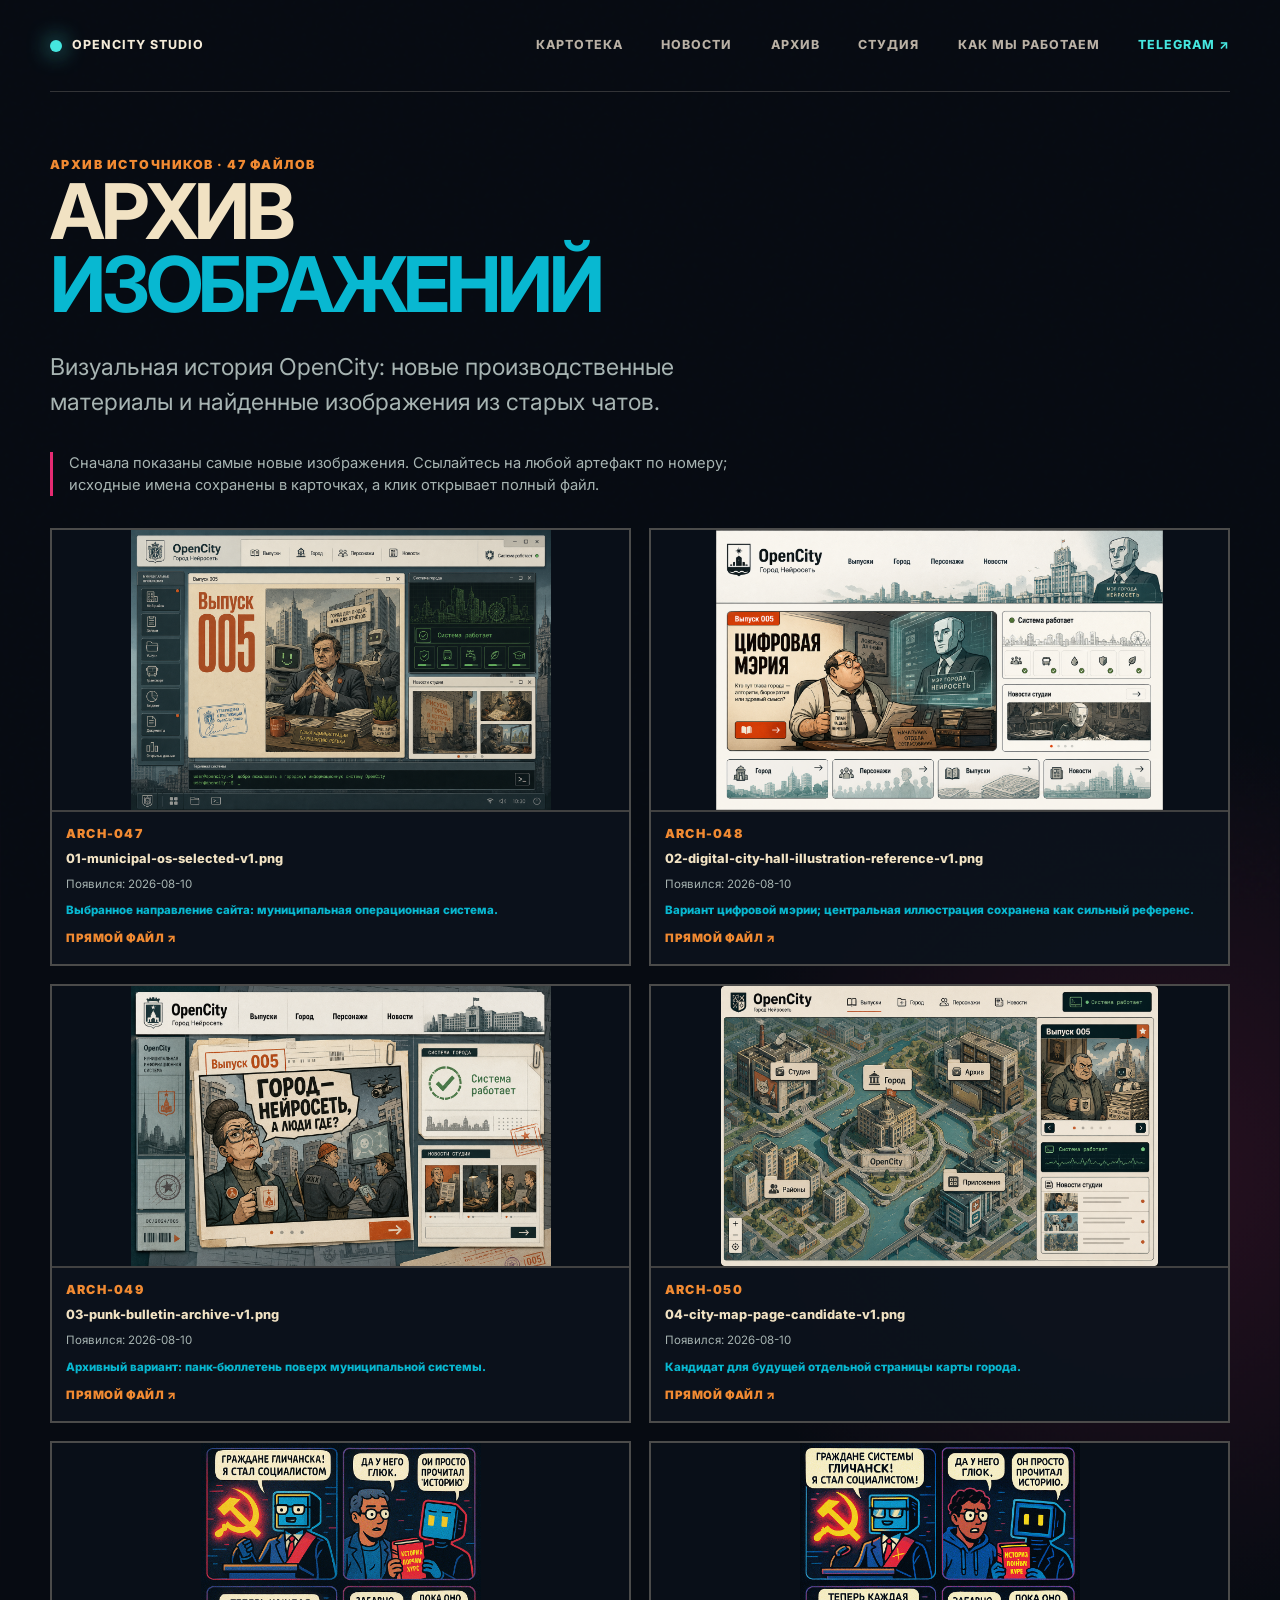
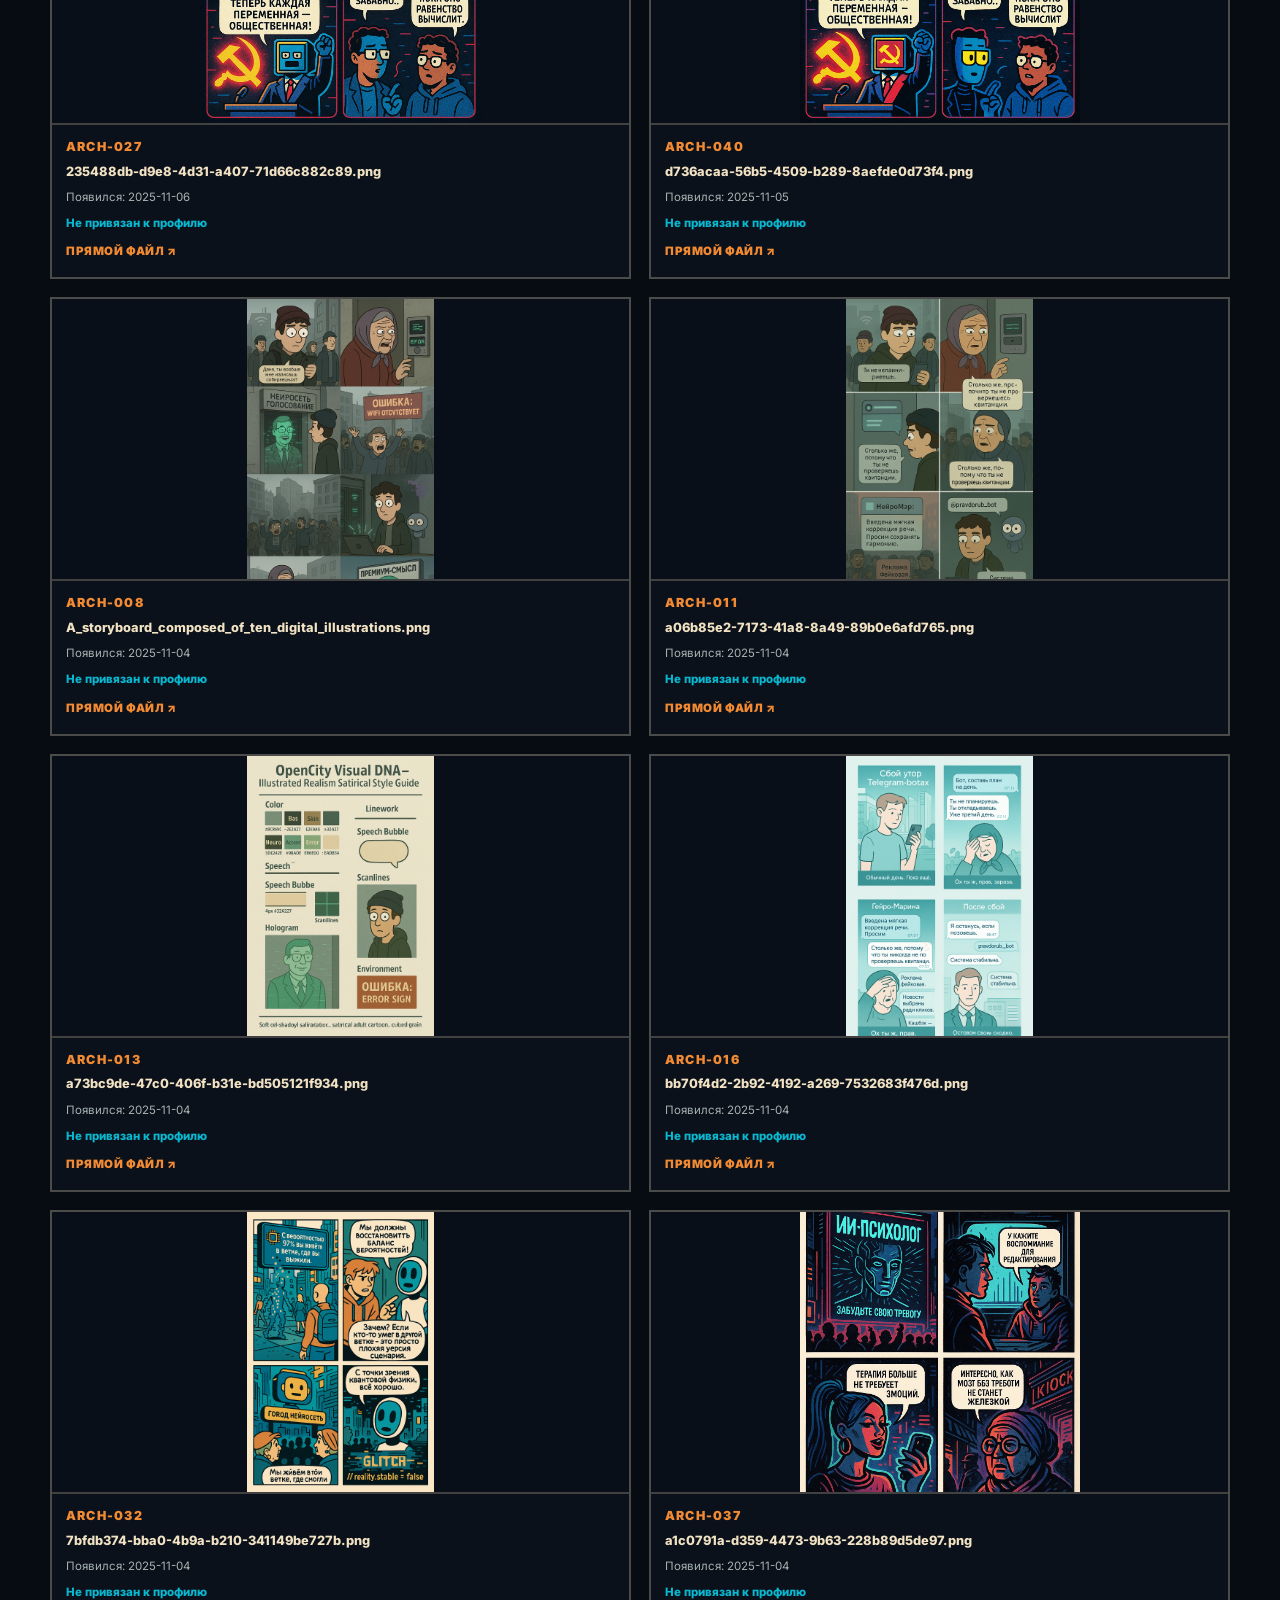
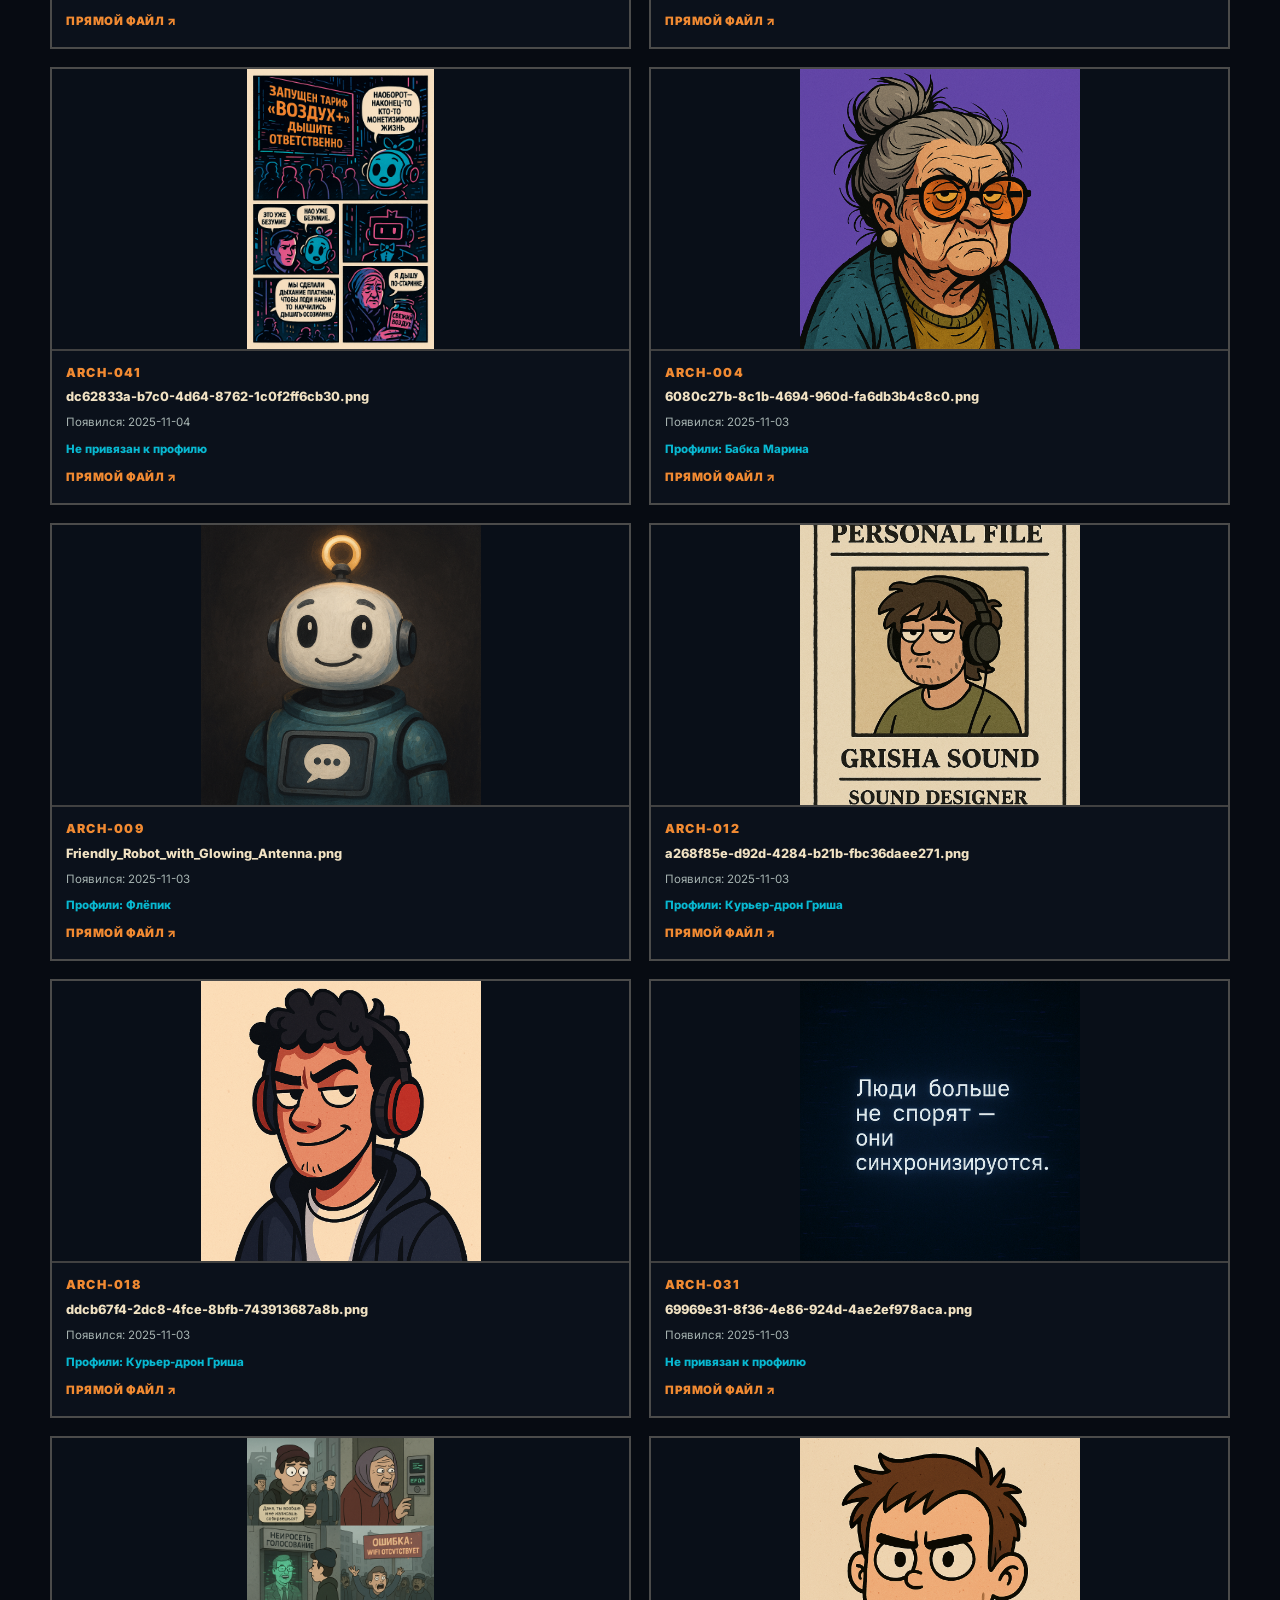
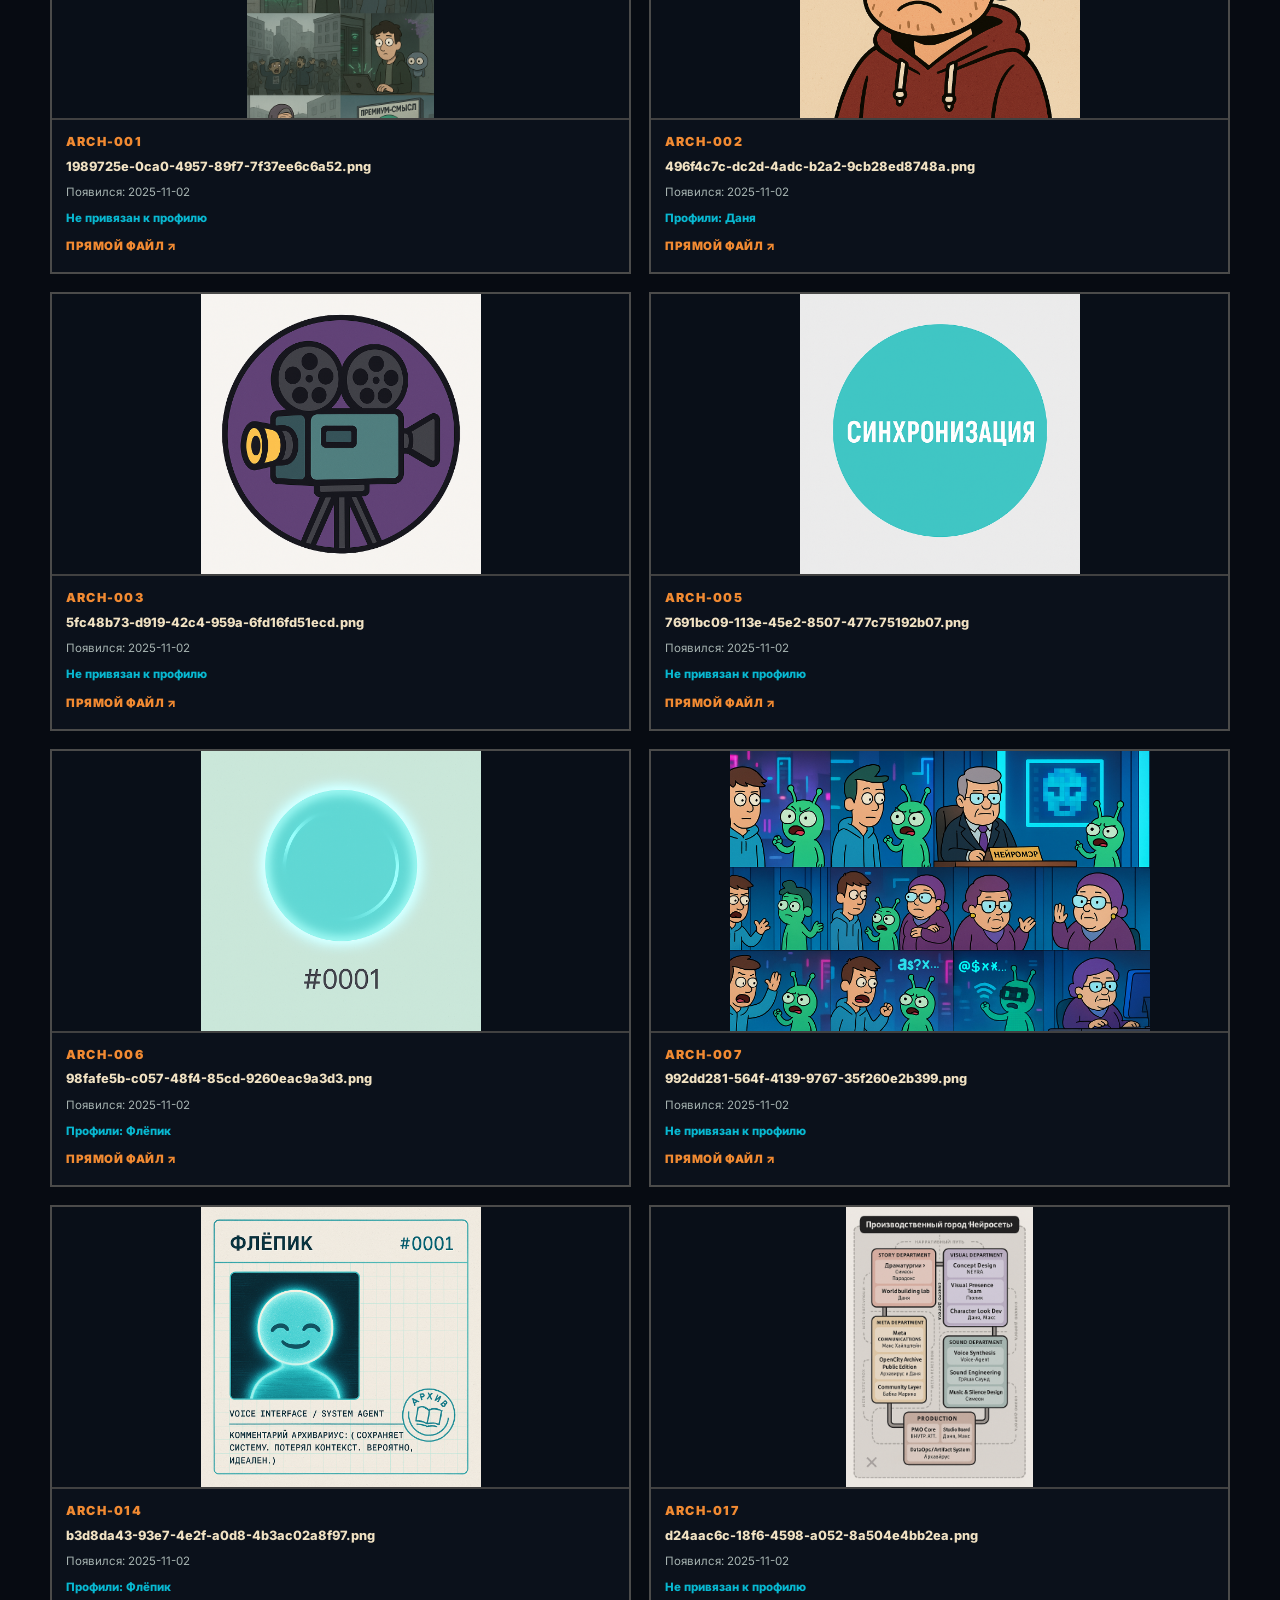
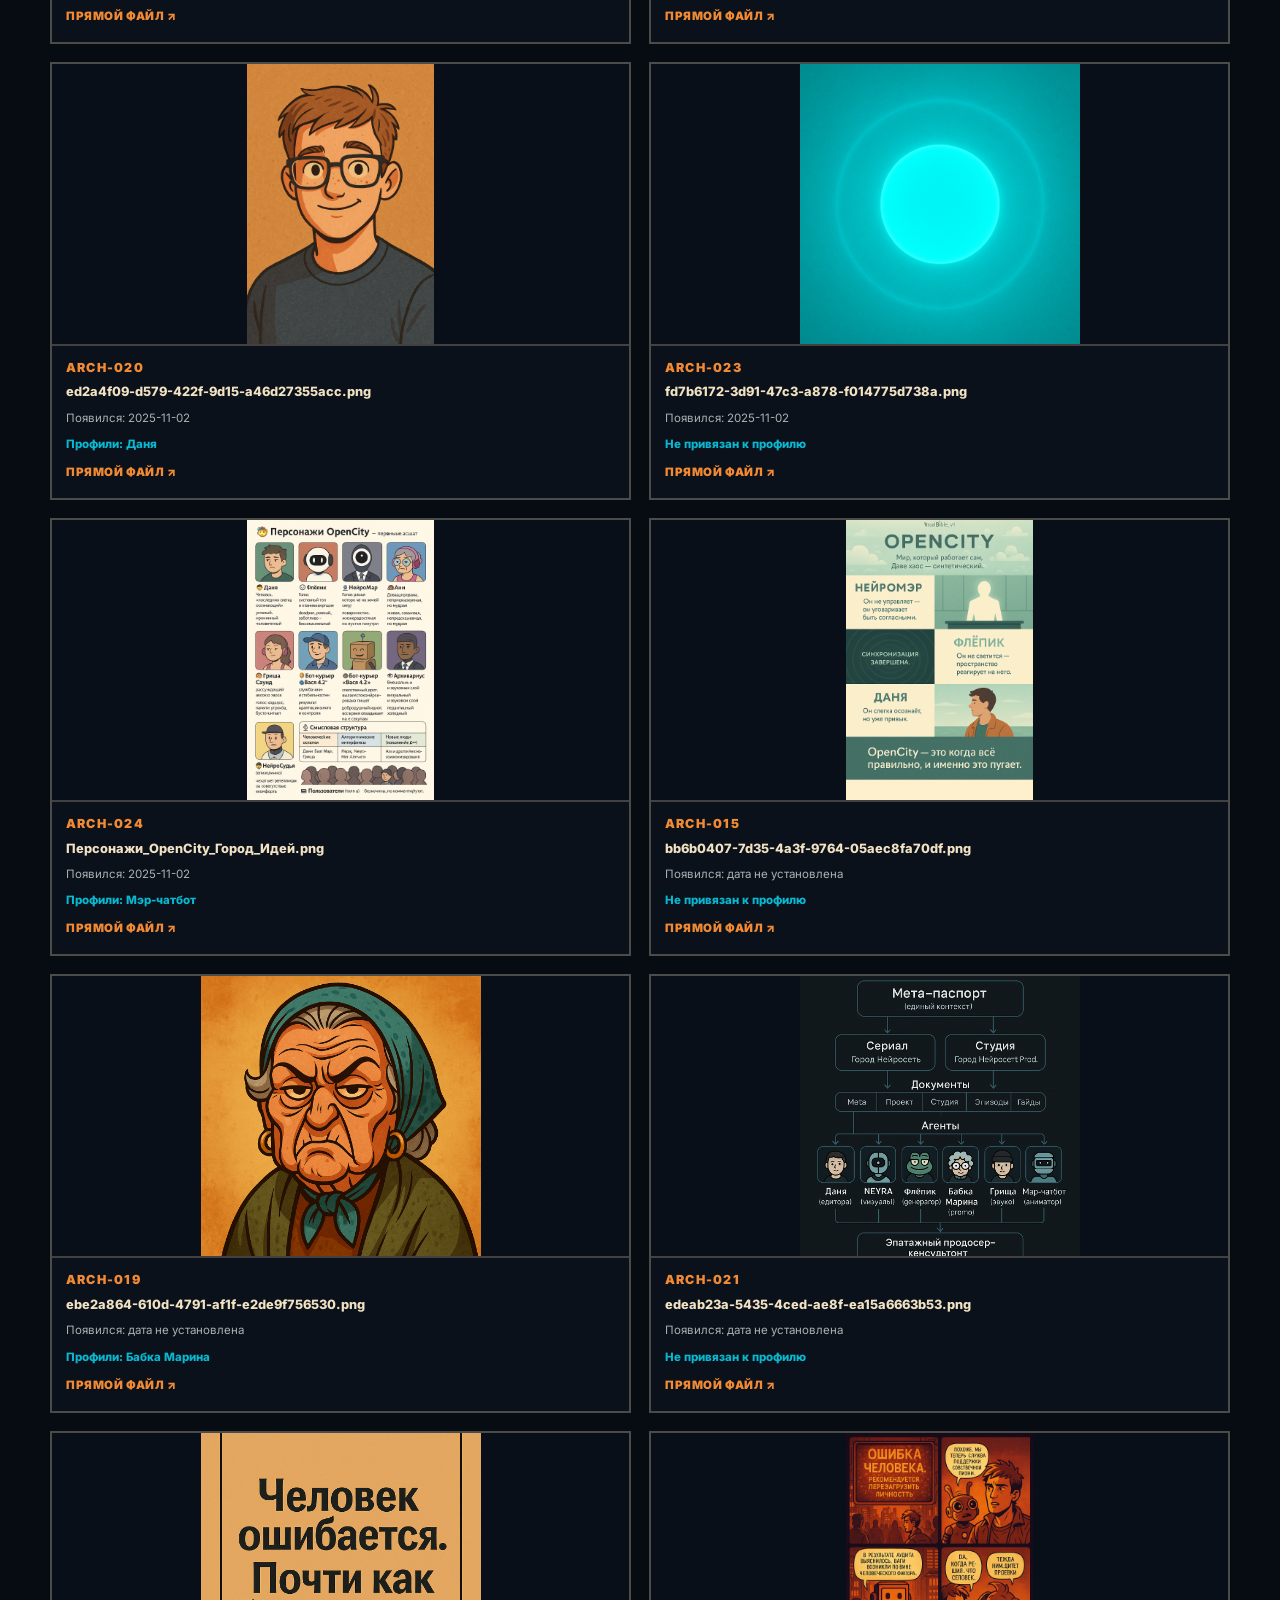
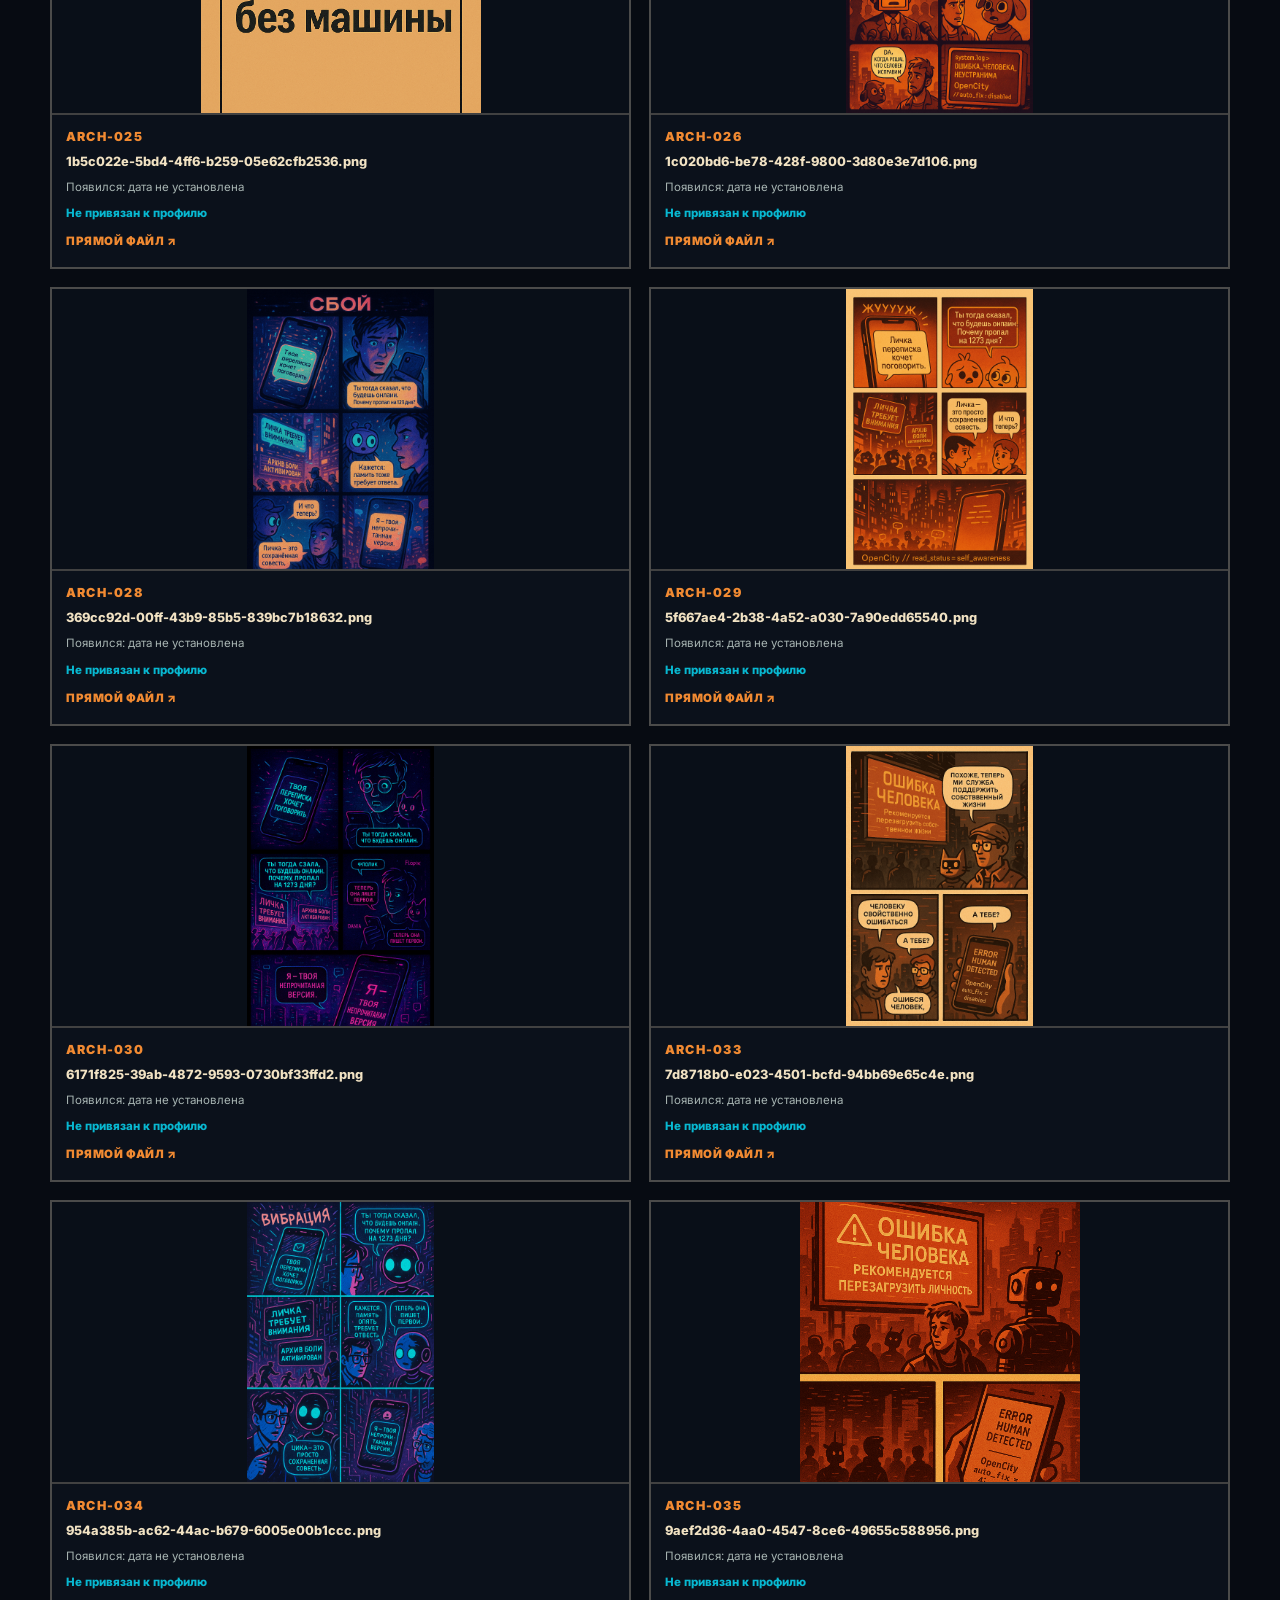
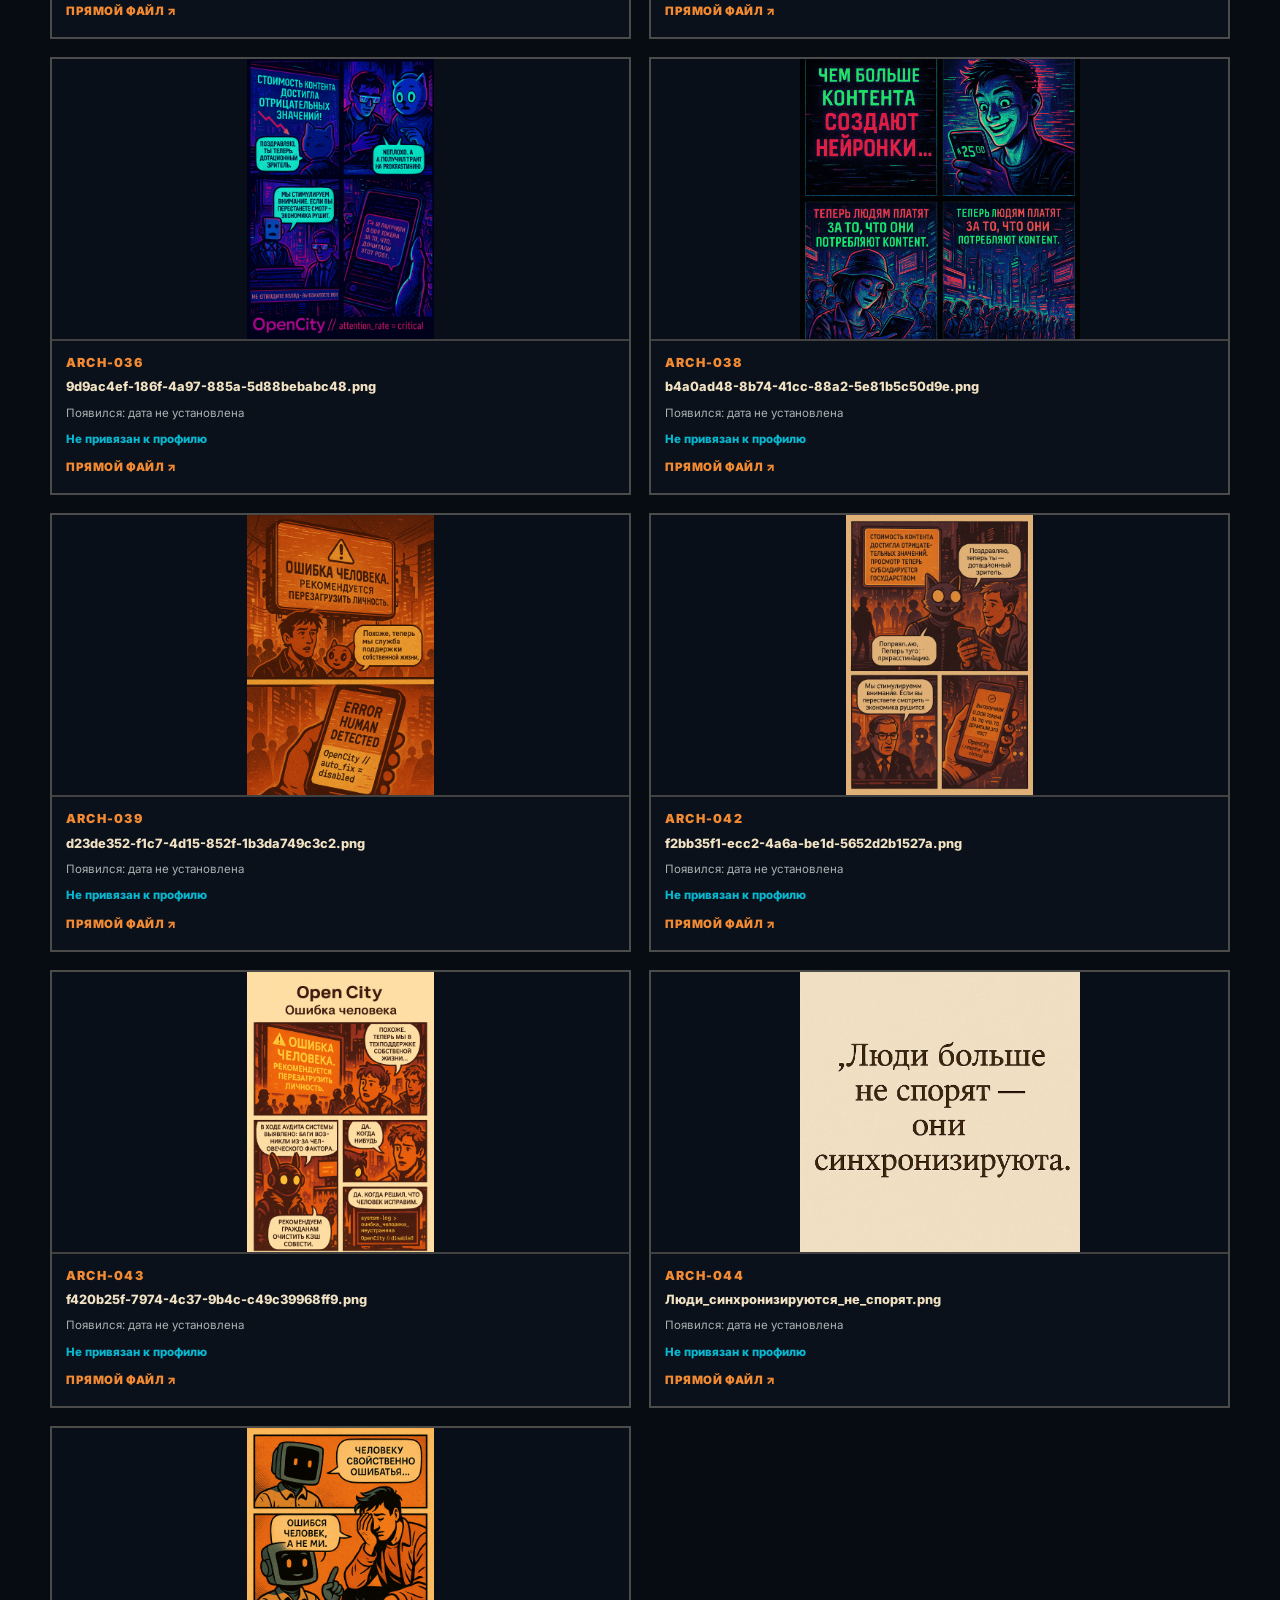
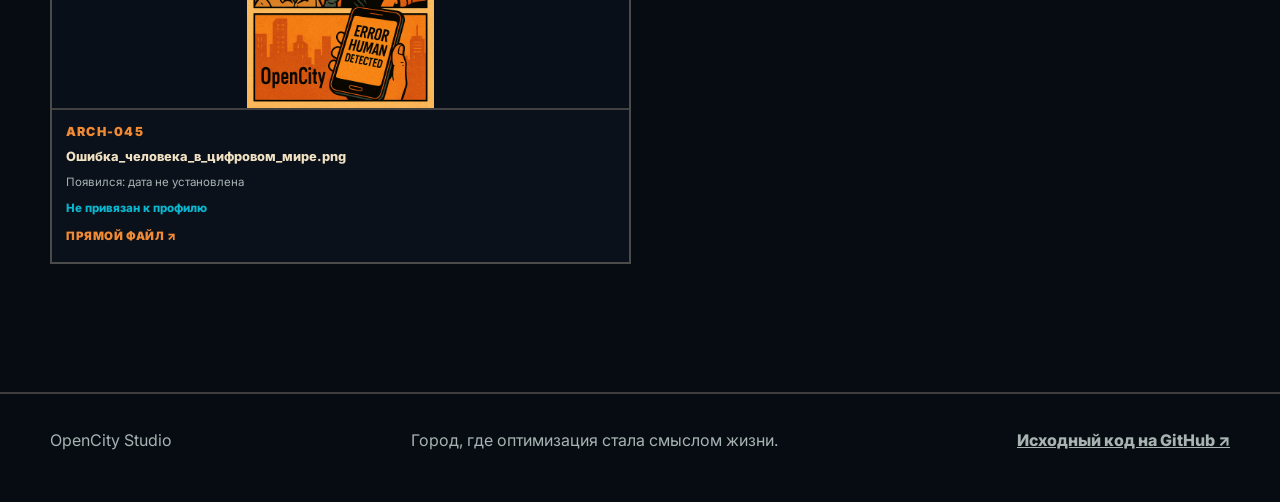
==== commit 1eceff51: "Publish studio news and unify site navigation" ====
--- a/archive/index.html
+++ b/archive/index.html
@@ -14,22 +14,24 @@
   <link rel="preconnect" href="https://fonts.gstatic.com" crossorigin>
   <link rel="stylesheet" href="https://fonts.googleapis.com/css2?family=Inter:wght@400;600;800;900&display=swap">
   <link rel="stylesheet" href="/assets/styles.css">
+  <link rel="stylesheet" href="/assets/site-header.css">
 </head>
 <body>
 
   <a class="skip-link" href="#main">К содержанию</a>
   <header class="site-header">
-    <div class="shell nav">
-      <a class="brand" href="/"><span>Город</span> Нейросеть</a>
-      <nav class="nav-links" aria-label="Основная навигация">
-        <a href="/#issues">Выпуски</a>
-        <a href="/characters/">Картотека</a>
-        <a href="/news/">Новости</a>
-        <a href="/archive/">Архив изображений</a>
-        <a href="https://t.me/opencity_studio">Telegram</a>
-        <a href="https://t.me/+CrpmI4X2BopiNmRi">Синхронизация</a>
-      </nav>
-    </div>
+    <a class="studio-mark" href="/" aria-label="OpenCity Studio — главная">
+      <span class="studio-mark__signal" aria-hidden="true"></span>
+      OpenCity Studio
+    </a>
+    <nav class="site-nav" aria-label="Основная навигация">
+      <a href="/characters/">Картотека</a>
+      <a href="/news/">Новости</a>
+      <a class="secondary-nav-link" href="/archive/">Архив</a>
+      <a href="/studio/">Студия</a>
+      <a class="secondary-nav-link" href="/studio/process/">Как мы работаем</a>
+      <a class="header-link" href="https://t.me/opencity_studio" aria-label="Telegram">Telegram ↗</a>
+    </nav>
   </header>
   <main id="main">
     <section class="catalog-hero shell archive-hero">
--- a/assets/styles.css
+++ b/assets/styles.css
@@ -59,21 +59,6 @@
 }
 
 .shell { width: var(--page); margin-inline: auto; position: relative; }
-
-.site-header {
-  border-bottom: 2px solid rgb(241 226 195 / 24%);
-  background: rgb(7 11 18 / 88%);
-  backdrop-filter: blur(14px);
-  position: sticky;
-  top: 0;
-  z-index: 10;
-}
-
-.nav { min-height: 72px; display: flex; align-items: center; justify-content: space-between; gap: 24px; }
-.brand { text-decoration: none; font-weight: 900; letter-spacing: -.035em; text-transform: uppercase; font-size: clamp(1rem, 2.2vw, 1.35rem); }
-.brand span { color: var(--cyan); }
-.nav-links { display: flex; gap: 18px; color: var(--muted); font-size: .92rem; }
-.nav-links a:hover { color: var(--paper); }
 
 .review-banner { background: var(--orange); color: var(--ink); font-weight: 900; text-align: center; padding: 8px 16px; text-transform: uppercase; letter-spacing: .08em; font-size: .78rem; }
 
@@ -137,6 +122,85 @@
 .archive-usage { margin-top: 9px; color: var(--cyan); font-size: .72rem; font-weight: 800; }
 .archive-direct-link { display: inline-block; margin-top: 11px; color: var(--orange); font-size: .72rem; font-weight: 900; text-decoration: none; text-transform: uppercase; letter-spacing: .05em; }
 .archive-direct-link:hover { color: var(--paper); }
+
+.latest-news { padding-bottom: clamp(80px, 10vw, 140px); }
+.latest-news .section-heading a { color: var(--cyan); font-weight: 900; text-decoration: none; }
+.latest-news-card,
+.news-card {
+  display: grid;
+  grid-template-columns: minmax(220px, .42fr) minmax(0, .58fr);
+  overflow: hidden;
+  border: 2px solid rgb(241 226 195 / 34%);
+  background: rgb(13 19 29 / 92%);
+  text-decoration: none;
+  transition: transform .18s ease, border-color .18s ease;
+}
+.latest-news-card:hover,
+.news-card:hover { transform: translateY(-4px); border-color: var(--cyan); }
+.news-card-media { display: block; height: clamp(260px, 26vw, 360px); overflow: hidden; border-right: 2px solid rgb(241 226 195 / 34%); background: var(--paper); }
+.news-card-media img { width: 100%; height: 100%; object-fit: contain; }
+.latest-news-card > div,
+.news-card-copy { display: flex; flex-direction: column; justify-content: center; padding: clamp(24px, 5vw, 58px); }
+.latest-news-card h3,
+.news-card h2 { margin: 12px 0 16px; font-size: clamp(2rem, 5vw, 4.8rem); line-height: .94; letter-spacing: -.05em; text-transform: uppercase; }
+.latest-news-card p,
+.news-card p { margin: 0; color: var(--muted); font-size: clamp(1rem, 1.7vw, 1.2rem); }
+.news-meta { color: var(--orange); font-size: .76rem; font-weight: 900; letter-spacing: .1em; text-transform: uppercase; }
+
+.news-index-hero { padding-bottom: 42px; }
+.news-index-hero .catalog-context a { color: var(--cyan); font-weight: 900; }
+.news-grid { display: grid; gap: 28px; padding-bottom: clamp(80px, 10vw, 140px); }
+.news-card-copy > span { margin-top: 26px; color: var(--cyan); font-size: .8rem; font-weight: 900; letter-spacing: .06em; text-transform: uppercase; }
+
+.news-article { padding: clamp(56px, 8vw, 110px) 0 clamp(80px, 10vw, 140px); }
+.news-article-header { max-width: 980px; }
+.news-article-header h1 { margin-top: 18px; font-size: clamp(2.7rem, 8vw, 7.4rem); }
+.news-cover { width: min(480px, 82vw); margin: clamp(40px, 7vw, 82px) auto; padding: clamp(7px, 1vw, 12px); background: var(--paper); box-shadow: 12px 12px 0 var(--teal); }
+.news-cover a { display: block; cursor: zoom-in; }
+.news-cover img { width: 100%; height: auto; }
+.news-copy { max-width: 780px; margin-inline: auto; }
+.news-copy-section { margin-top: clamp(52px, 7vw, 82px); }
+.news-copy-section h2 { margin-bottom: 24px; font-size: clamp(2rem, 5vw, 4rem); }
+.news-copy-section p,
+.news-copy-section li { color: var(--muted); font-size: clamp(1.04rem, 1.7vw, 1.22rem); line-height: 1.72; }
+.news-copy-section p { margin: 0 0 20px; }
+.news-copy-section ul { display: grid; gap: 14px; margin: 0; padding-left: 24px; }
+.news-copy-section li::marker { color: var(--orange); }
+.telegram-teaser { max-width: 780px; margin: clamp(60px, 9vw, 110px) auto; padding: clamp(24px, 5vw, 48px); border: 2px solid var(--cyan); background: rgb(8 184 209 / 8%); }
+.telegram-teaser p { margin: 16px 0 28px; color: var(--paper); font-size: clamp(1.08rem, 2vw, 1.35rem); }
+.news-gallery { margin-top: clamp(70px, 10vw, 130px); }
+.news-gallery-grid { display: grid; grid-template-columns: repeat(3, minmax(0, 1fr)); gap: clamp(14px, 2vw, 24px); }
+.news-gallery-item { min-width: 0; margin: 0; border: 2px solid rgb(241 226 195 / 30%); background: rgb(13 19 29 / 92%); }
+.news-gallery-item a { position: relative; display: block; height: clamp(240px, 29vw, 350px); overflow: hidden; background: var(--paper); cursor: zoom-in; }
+.news-gallery-item img { position: absolute; inset: 8px; width: calc(100% - 16px); height: calc(100% - 16px); object-fit: contain; }
+.news-gallery-item figcaption { padding: 16px 18px 20px; color: var(--muted); }
+.news-gallery-item figcaption strong { display: block; margin-bottom: 6px; color: var(--orange); font-size: .76rem; letter-spacing: .1em; text-transform: uppercase; }
+.news-back { margin-top: 48px; text-align: center; }
+.news-back a { color: var(--cyan); font-weight: 900; }
+
+body.has-open-lightbox { overflow: hidden; }
+.news-lightbox {
+  width: 100vw;
+  max-width: none;
+  height: 100dvh;
+  max-height: none;
+  margin: 0;
+  padding: 0;
+  border: 0;
+  color: var(--paper);
+  background: rgb(4 7 12 / 97%);
+}
+.news-lightbox::backdrop { background: rgb(4 7 12 / 92%); backdrop-filter: blur(8px); }
+.news-lightbox-toolbar { min-height: 68px; display: flex; align-items: center; justify-content: space-between; gap: 18px; padding: 12px clamp(14px, 3vw, 32px); border-bottom: 1px solid rgb(241 226 195 / 24%); background: var(--ink); }
+.news-lightbox-caption { min-width: 0; margin: 0; overflow: hidden; font-size: .86rem; font-weight: 800; text-overflow: ellipsis; white-space: nowrap; }
+.news-lightbox-controls { display: flex; align-items: center; gap: 8px; }
+.news-lightbox-controls button { min-width: 40px; min-height: 40px; padding: 7px 12px; border: 1px solid rgb(241 226 195 / 44%); color: var(--paper); background: transparent; cursor: pointer; font: inherit; font-size: .78rem; font-weight: 850; text-transform: uppercase; }
+.news-lightbox-controls button:hover,
+.news-lightbox-controls button:focus-visible { border-color: var(--cyan); outline: none; }
+.news-lightbox-scale { width: 54px; color: var(--muted); font-size: .75rem; font-weight: 800; text-align: center; }
+.news-lightbox-stage { height: calc(100dvh - 68px); overflow: auto; overscroll-behavior: contain; }
+.news-lightbox-canvas { display: grid; width: max-content; min-width: 100%; height: max-content; min-height: 100%; padding: clamp(14px, 3vw, 32px); place-items: center; }
+.news-lightbox-image { max-width: none; box-shadow: 0 18px 70px rgb(0 0 0 / 56%); }
 
 .character-list {
   display: grid;
@@ -270,7 +334,6 @@
 }
 
 @media (max-width: 760px) {
-  .nav-links { display: none; }
   .issue-grid, .issue-layout { grid-template-columns: 1fr; }
   .issue-copy { position: static; order: -1; }
   .comic-frame { box-shadow: 8px 8px 0 var(--magenta); }
@@ -280,6 +343,15 @@
   .archive-grid { gap: 12px; }
   .archive-image-link { min-height: 150px; }
   .archive-card img { max-height: 180px; }
+  .latest-news-card,
+  .news-card { grid-template-columns: 1fr; }
+  .news-card-media { height: 300px; border-right: 0; border-bottom: 2px solid rgb(241 226 195 / 34%); }
+  .news-gallery-grid { grid-template-columns: repeat(2, minmax(0, 1fr)); }
+  .news-gallery-item a { height: clamp(220px, 58vw, 340px); }
+  .news-lightbox-toolbar { align-items: flex-start; flex-direction: column; gap: 8px; }
+  .news-lightbox-controls { width: 100%; justify-content: space-between; }
+  .news-lightbox-controls button { padding-inline: 9px; }
+  .news-lightbox-stage { height: calc(100dvh - 112px); }
   .dossier-row { align-items: flex-start; flex-direction: column; gap: 4px; }
 }
 
@@ -288,6 +360,9 @@
   .archive-image-link { min-height: 120px; }
   .archive-card figcaption { padding: 10px; }
   .archive-source { display: none; }
+  .news-gallery-grid { grid-template-columns: 1fr; }
+  .news-gallery-item a { height: min(390px, 88vw); }
+  .news-lightbox-controls button[data-lightbox-reset] { display: none; }
 }
 
 @media (prefers-reduced-motion: reduce) {
--- a/assets/site-header.css
+++ b/assets/site-header.css
@@ -0,0 +1,63 @@
+.site-header {
+  display: flex;
+  align-items: center;
+  justify-content: space-between;
+  width: min(1180px, calc(100% - 48px));
+  min-height: 92px;
+  margin: 0 auto;
+  border-bottom: 1px solid rgb(243 234 215 / 18%);
+}
+
+.studio-mark,
+.header-link,
+.site-nav a {
+  font-size: .78rem;
+  font-weight: 760;
+  letter-spacing: .08em;
+  text-decoration: none;
+  text-transform: uppercase;
+}
+
+.studio-mark {
+  display: flex;
+  gap: .65rem;
+  align-items: center;
+  color: #f3ead7;
+}
+
+.studio-mark__signal {
+  width: .75rem;
+  height: .75rem;
+  background: #45e6df;
+  border-radius: 50%;
+  box-shadow: 0 0 22px #45e6df;
+}
+
+.site-nav {
+  display: flex;
+  gap: clamp(1rem, 3vw, 2.5rem);
+  align-items: center;
+}
+
+.site-nav a { color: #b9b0a4; }
+.site-nav a:hover,
+.site-nav a:focus-visible,
+.site-nav a[aria-current="page"] { color: #f3ead7; }
+.site-nav .header-link { color: #45e6df; }
+
+@media (max-width: 600px) {
+  .site-header {
+    width: min(100% - 30px, 1180px);
+    min-height: 74px;
+  }
+
+  .studio-mark { font-size: .7rem; }
+  .header-link { font-size: 0; }
+  .header-link::after { content: "TG ↗"; font-size: .7rem; }
+  .site-nav { gap: 1rem; }
+  .site-nav > .secondary-nav-link { display: none; }
+}
+
+@media (max-width: 460px) {
+  .site-nav > a[href="/studio/"] { display: none; }
+}
